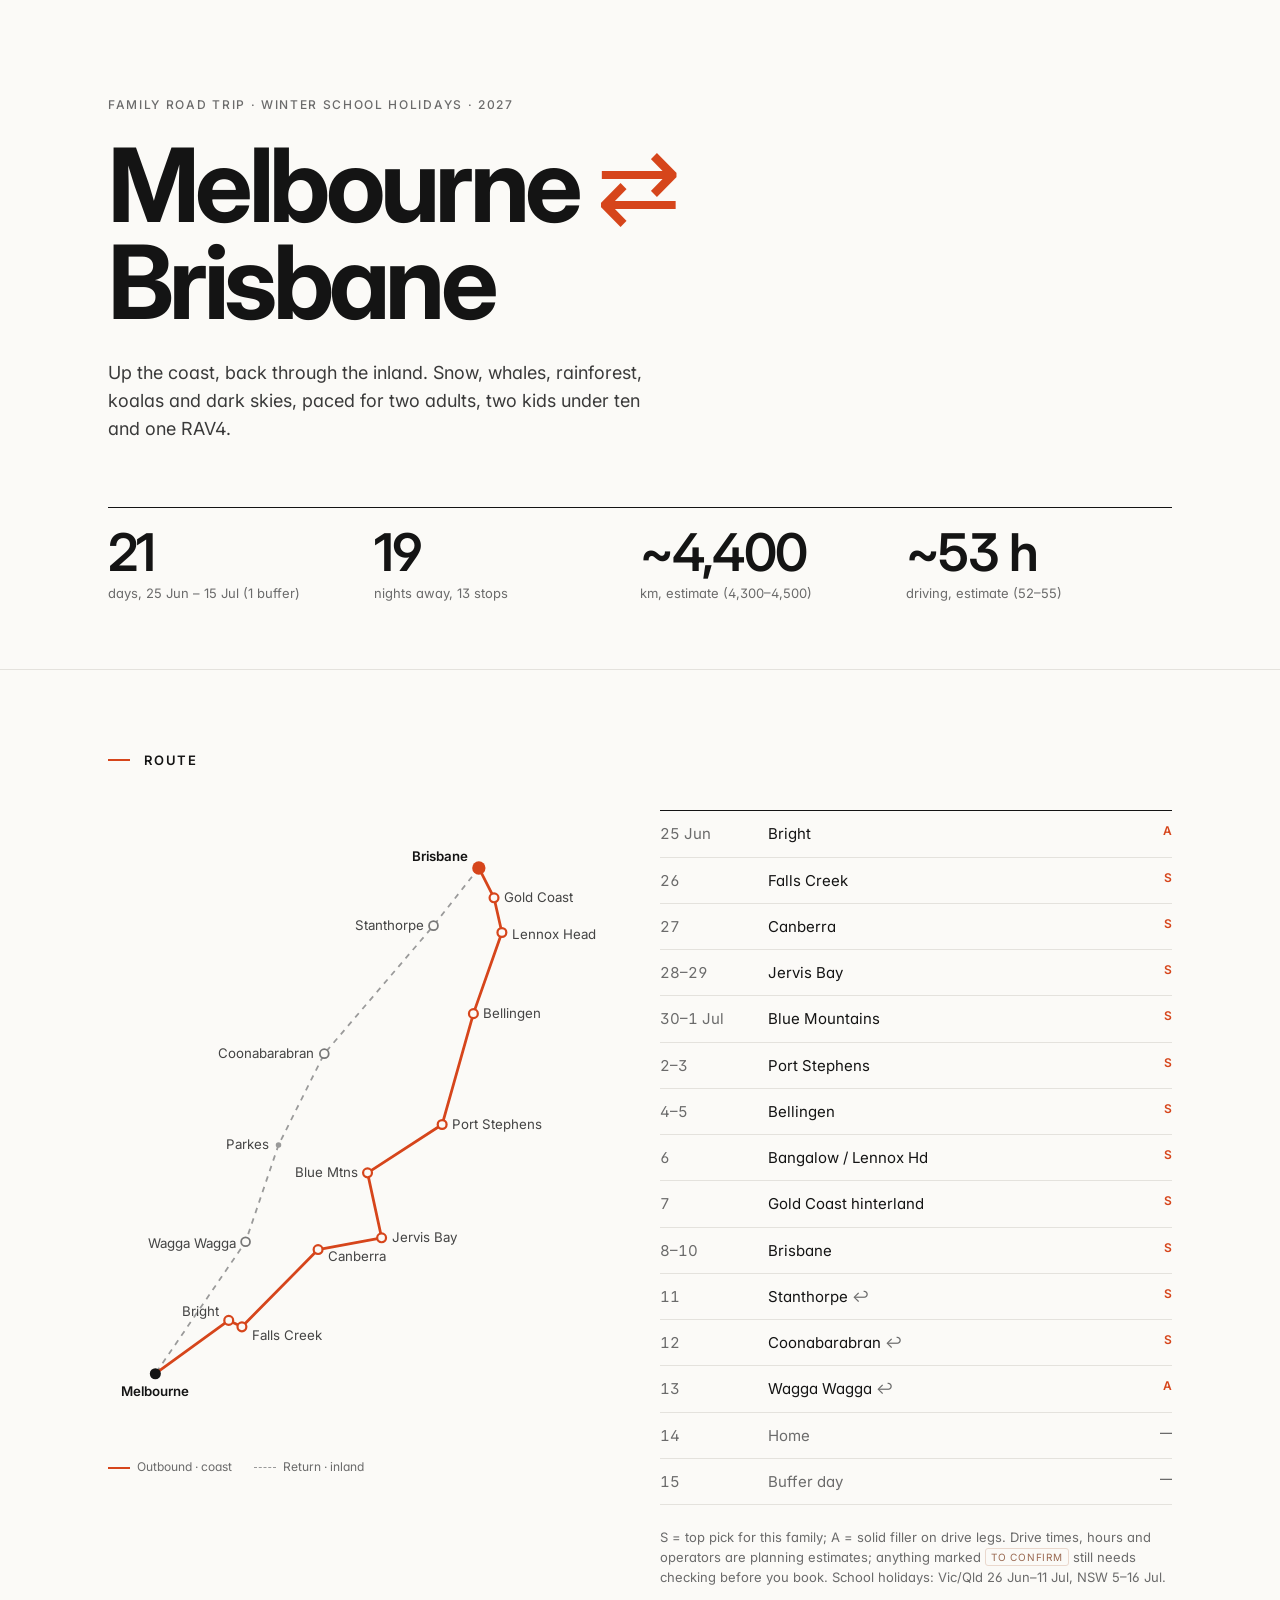
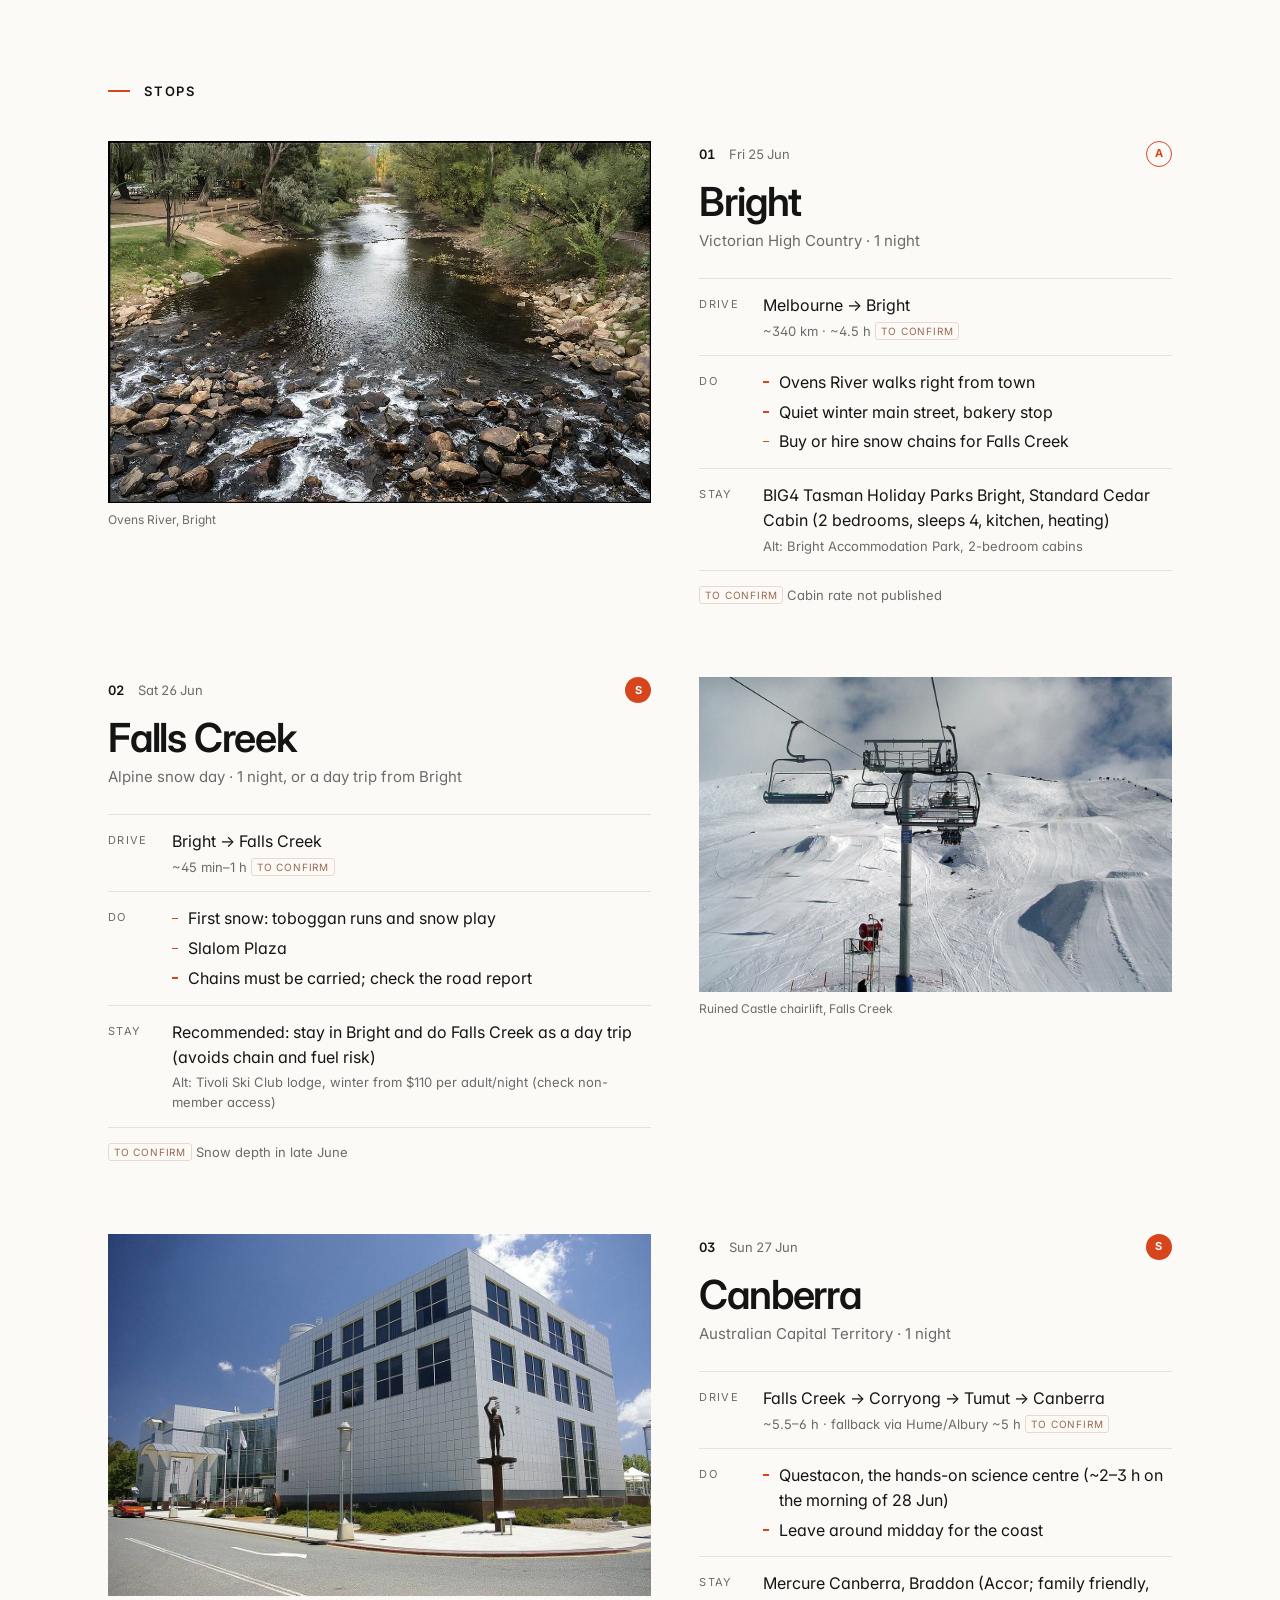
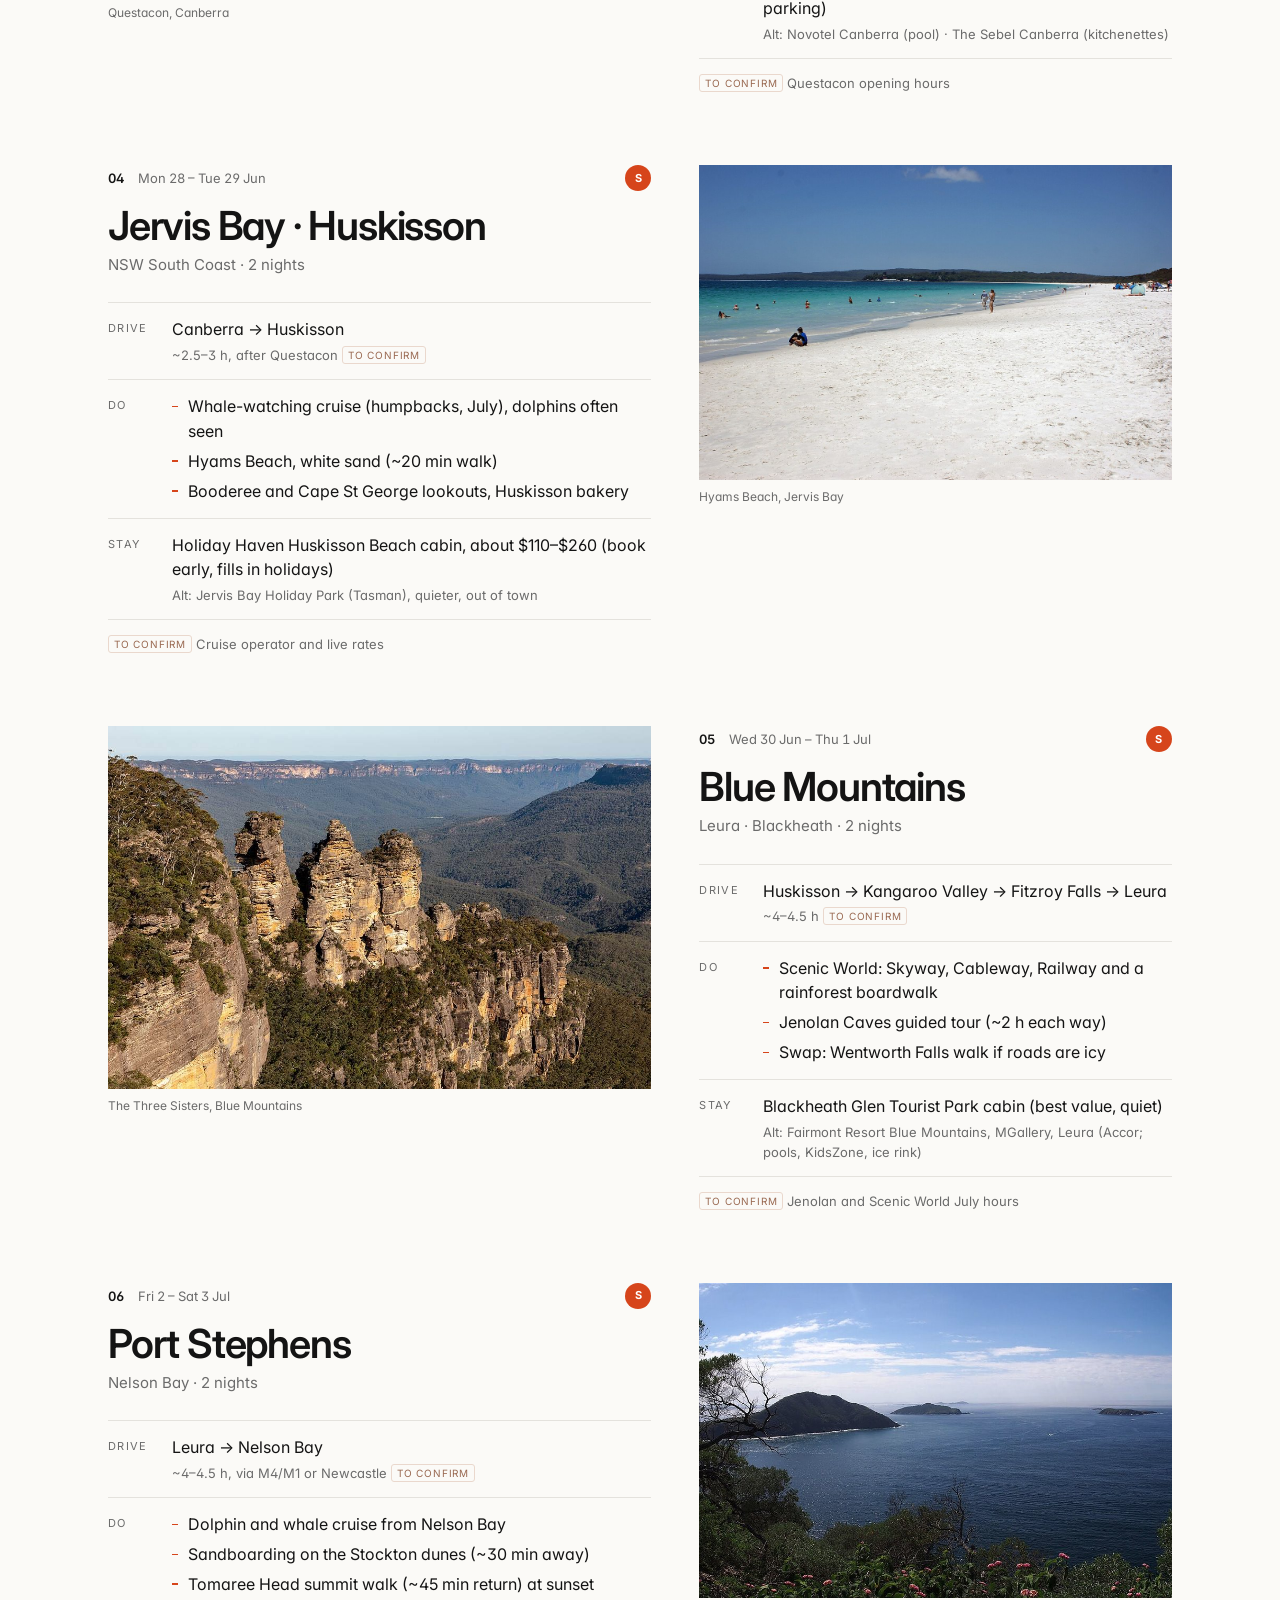
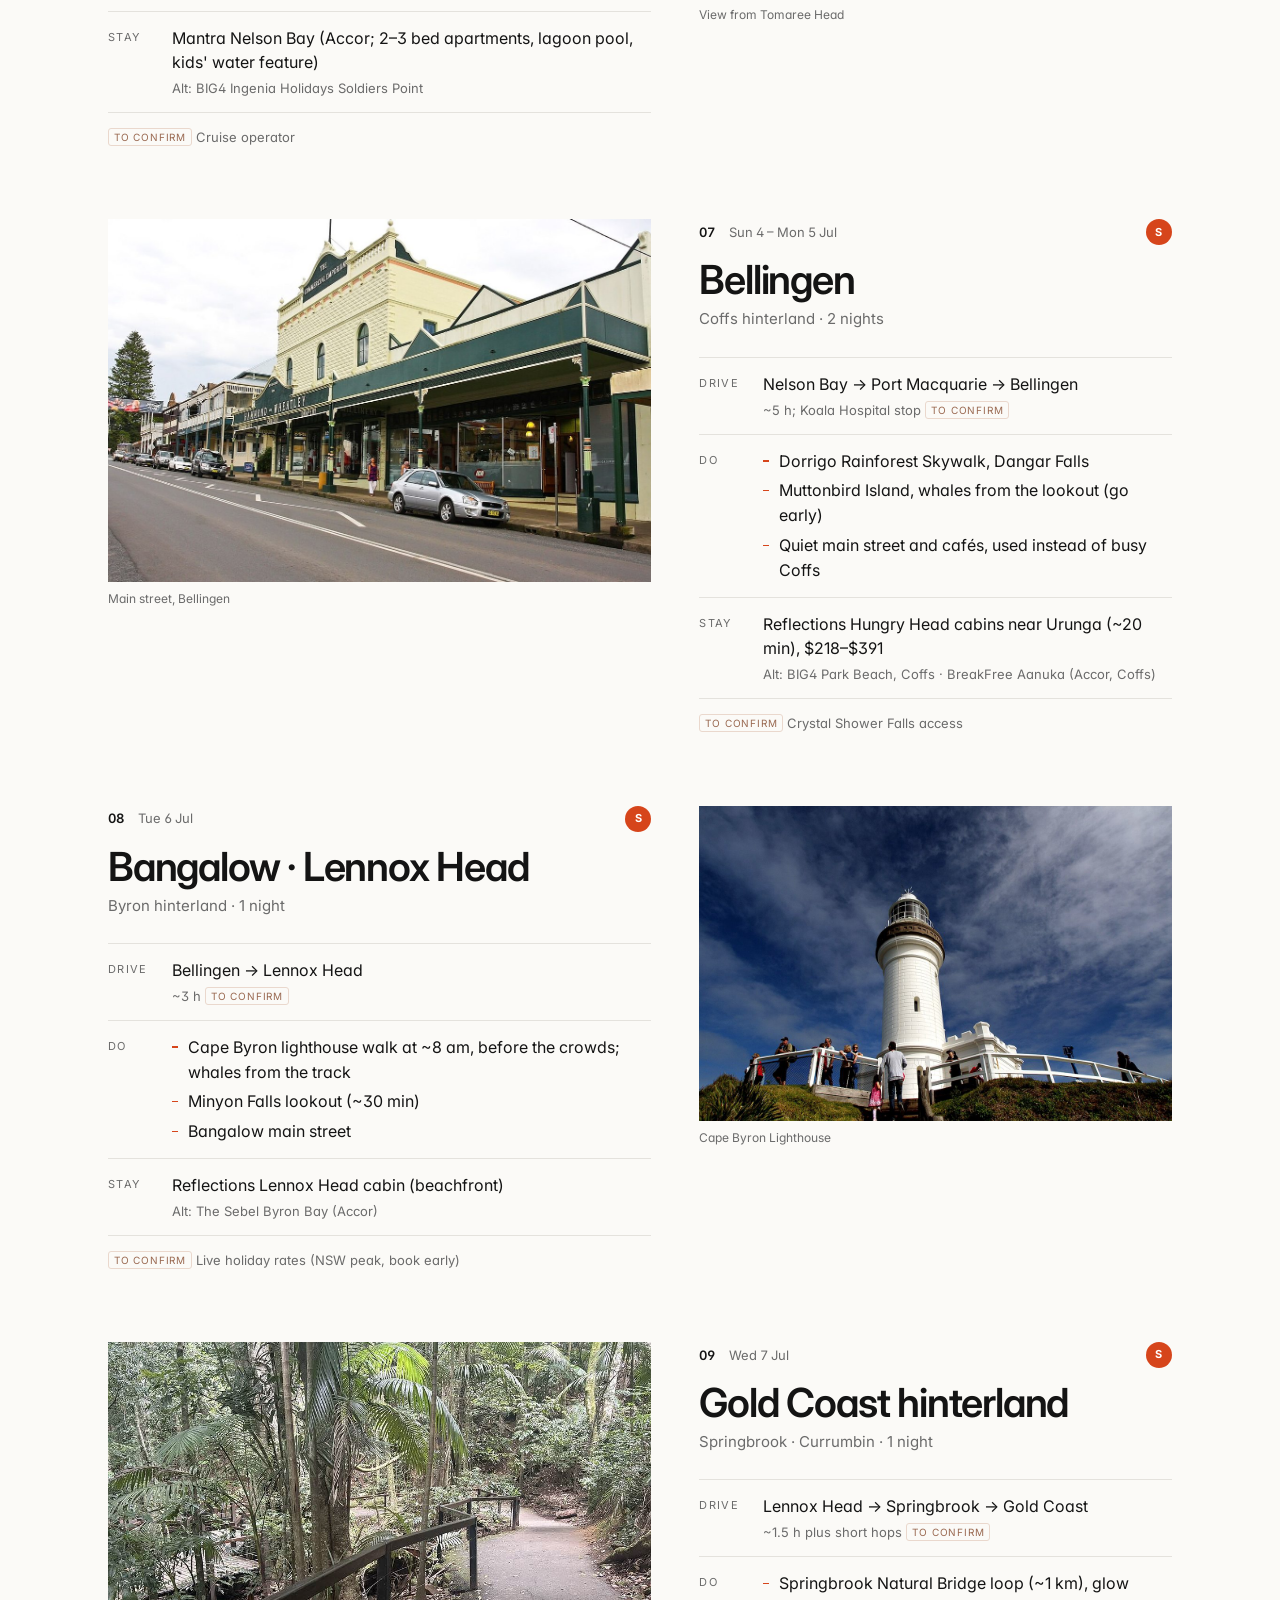
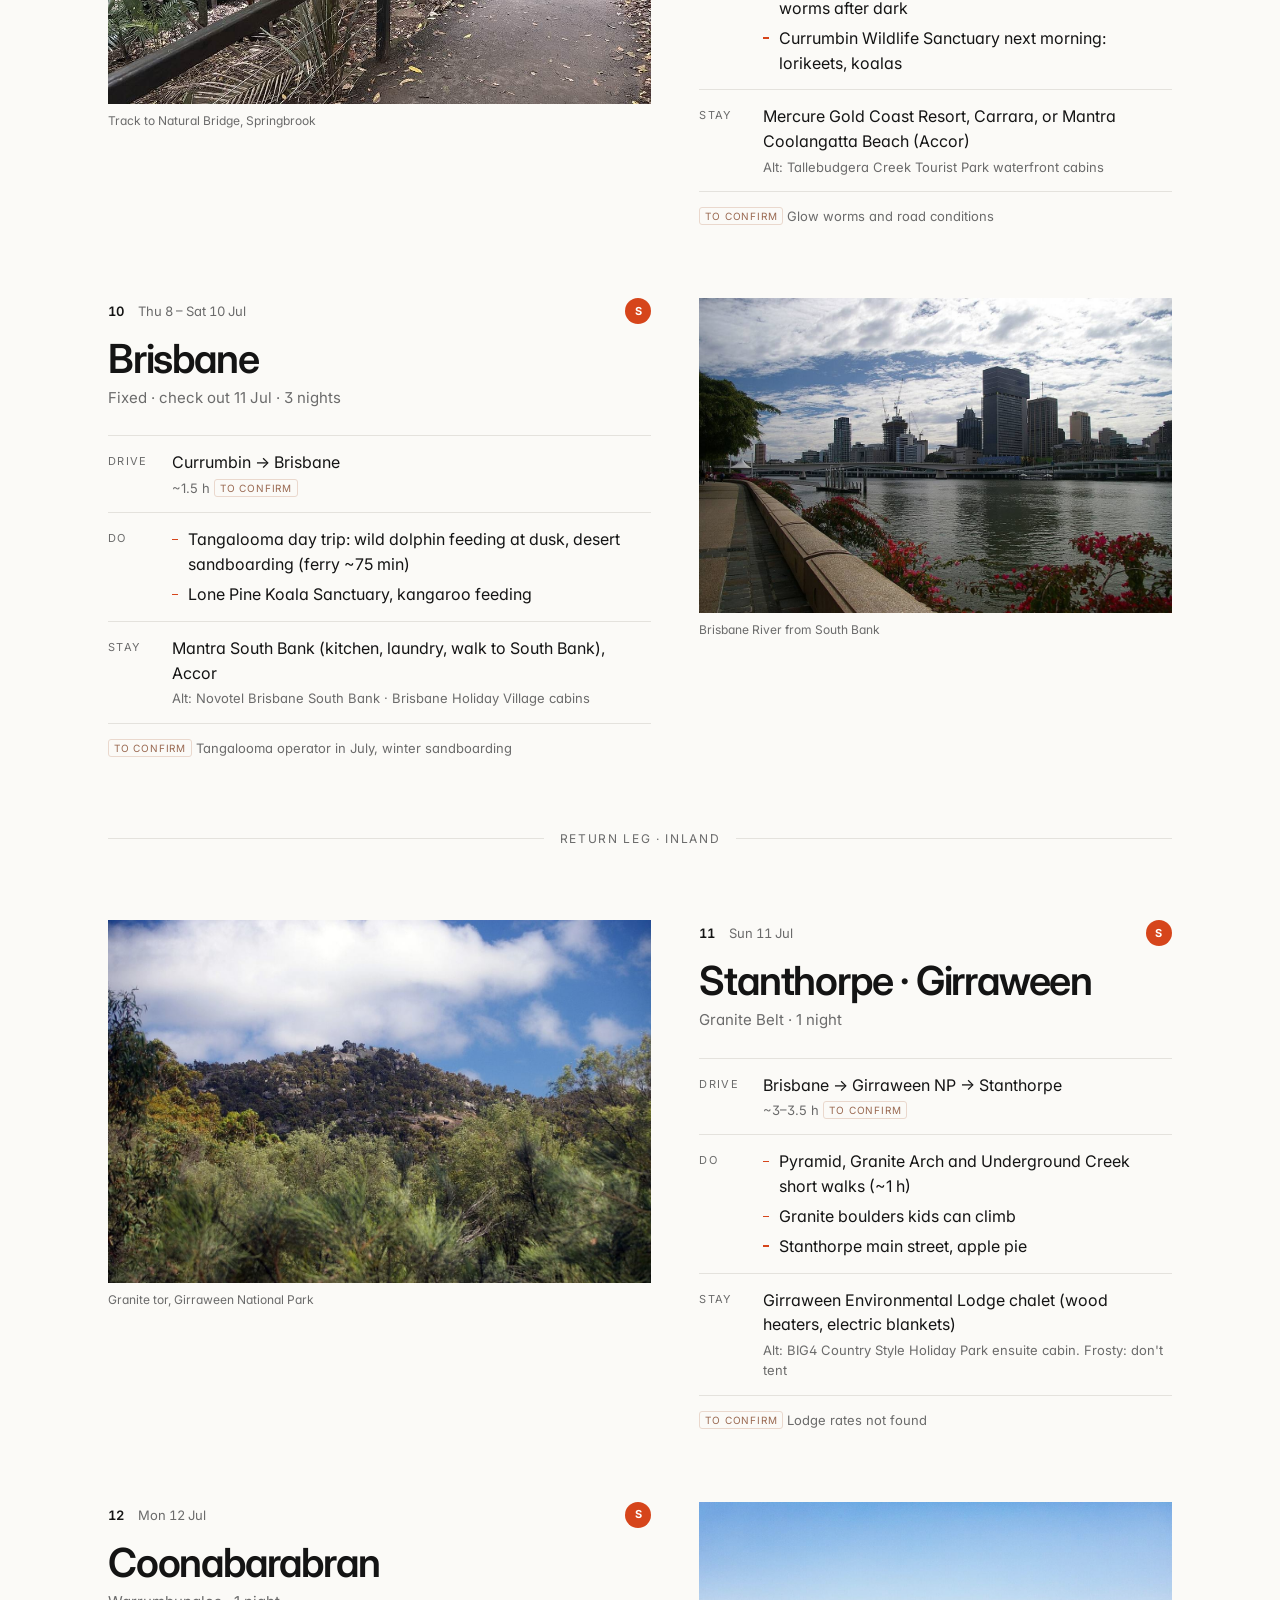
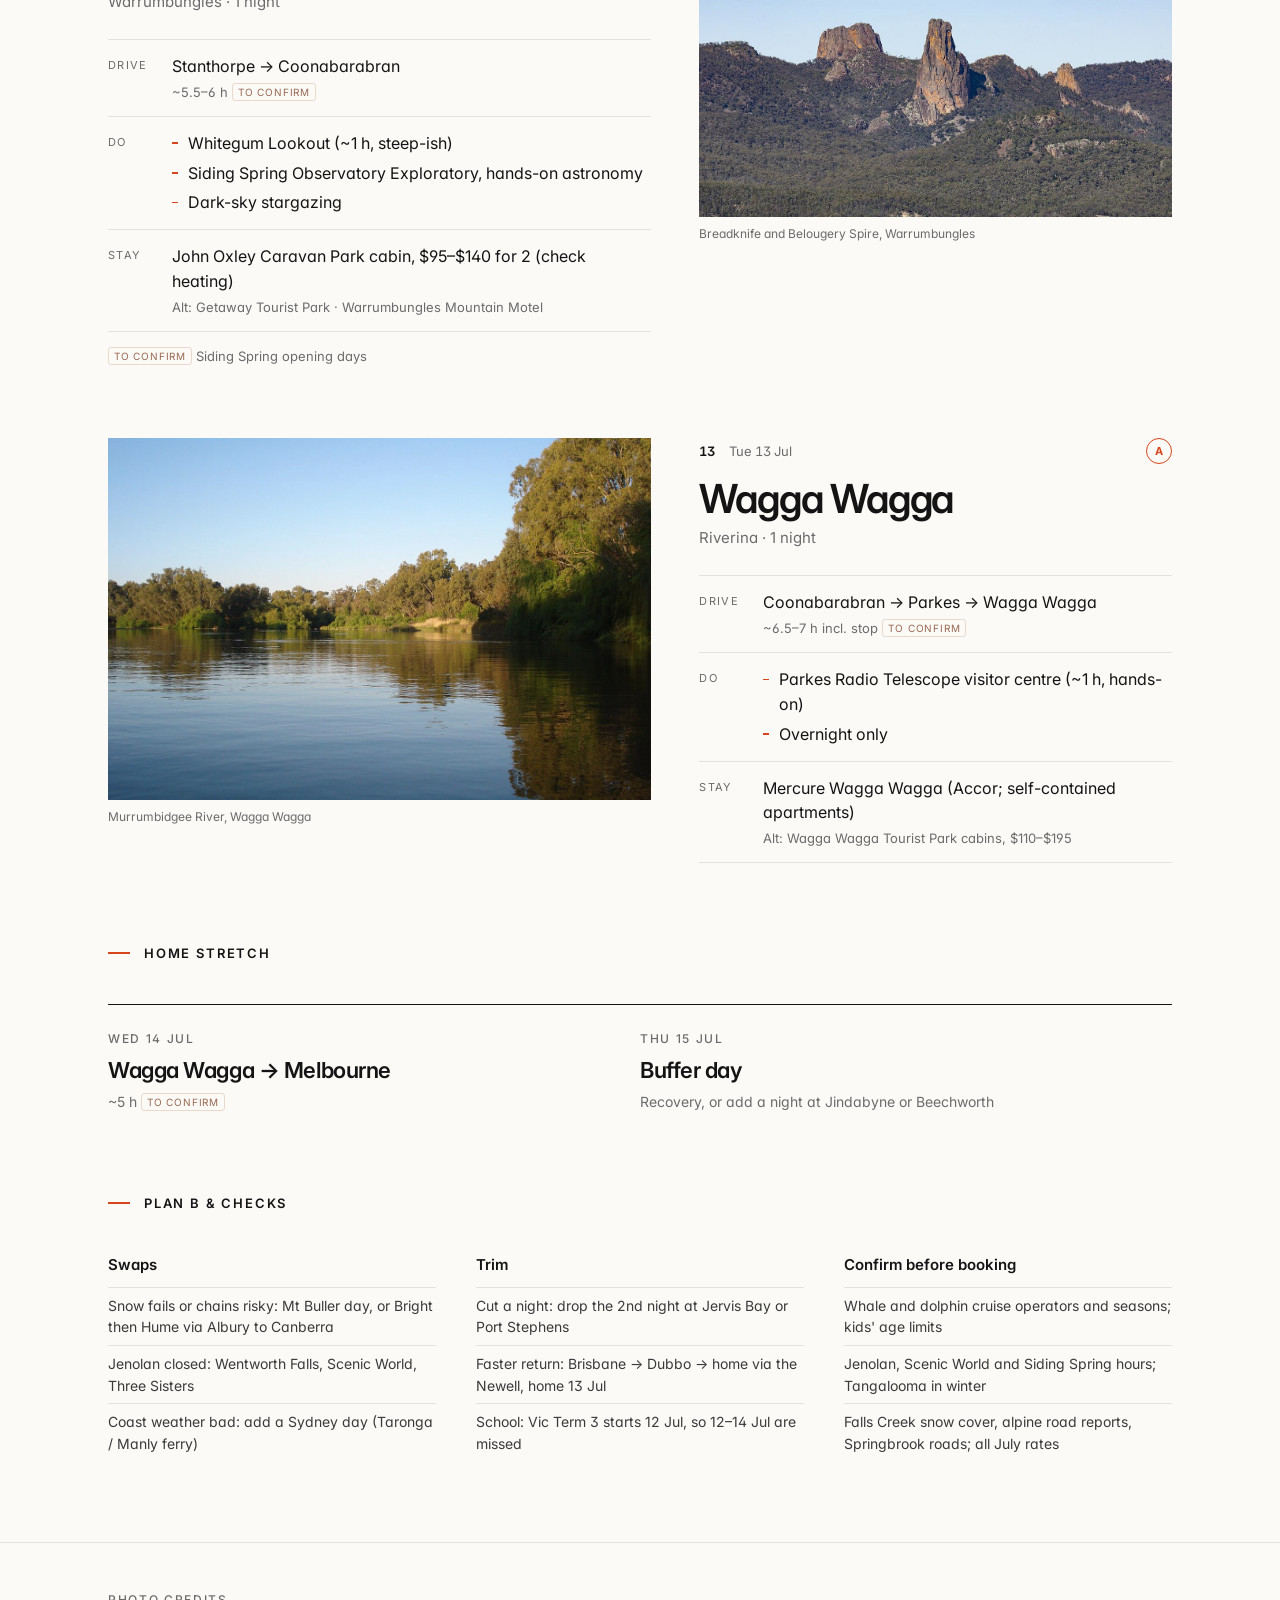
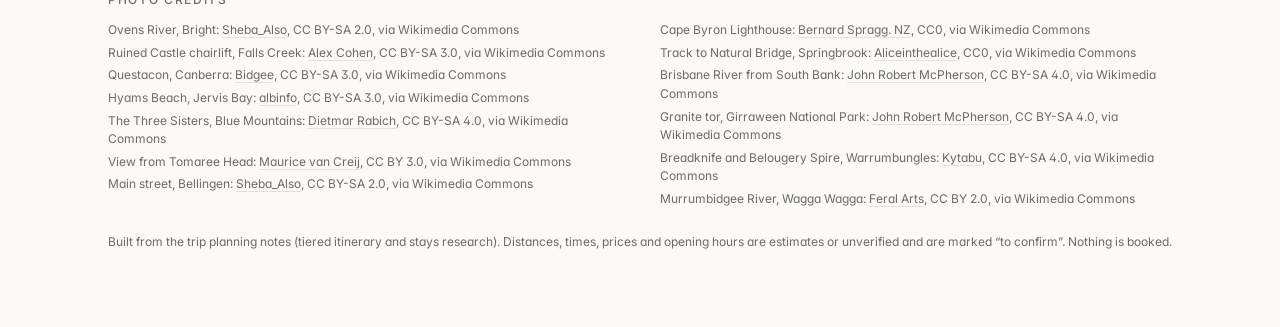
==== index.html @ 805a94ea "Family road trip itinerary page" ====
<!doctype html><html lang="en-AU"><head><meta charset="utf-8"><meta name="viewport" content="width=device-width,initial-scale=1">
<title>Melbourne ⇄ Brisbane · Family Road Trip · Winter 2027</title>
<meta name="description" content="Family road trip itinerary, Melbourne to Brisbane and back, 25 June to 15 July 2027.">
<link rel="preconnect" href="https://fonts.googleapis.com"><link rel="preconnect" href="https://fonts.gstatic.com" crossorigin>
<link href="https://fonts.googleapis.com/css2?family=Inter:wght@400;500;600;700&display=swap" rel="stylesheet">
<style>
:root{--ink:#141414;--mute:#6b6b6b;--line:#e4e2dd;--bg:#fbfaf7;--acc:#d6451b;--max:1120px}
*{box-sizing:border-box}html{-webkit-text-size-adjust:100%}
body{margin:0;background:var(--bg);color:var(--ink);font:16px/1.55 Inter,-apple-system,BlinkMacSystemFont,"Segoe UI",Helvetica,Arial,sans-serif;font-feature-settings:"ss01","cv11";-webkit-font-smoothing:antialiased}
a{color:inherit;text-decoration-color:var(--line);text-underline-offset:3px}a:hover{text-decoration-color:var(--acc)}
.wrap{max-width:var(--max);margin:0 auto;padding:0 28px}
.eyebrow{font-size:12px;letter-spacing:.14em;text-transform:uppercase;color:var(--mute);font-weight:500}
header.hero{padding:96px 0 64px;border-bottom:1px solid var(--line)}
.hero h1{font-size:clamp(44px,8vw,104px);line-height:.95;letter-spacing:-.045em;font-weight:700;margin:22px 0 28px}
.hero h1 .ar{color:var(--acc);font-weight:500}
.hero p.lede{max-width:560px;font-size:18px;color:#3a3a3a;margin:0}
.stats{display:grid;grid-template-columns:repeat(4,1fr);gap:0;margin-top:64px;border-top:1px solid var(--ink)}
.stat{padding:18px 18px 0 0}.stat b{display:block;font-size:clamp(30px,4.4vw,52px);font-weight:600;letter-spacing:-.03em;line-height:1.05}
.stat span{font-size:13px;color:var(--mute)}
section{padding:80px 0}
h2{font-size:13px;letter-spacing:.14em;text-transform:uppercase;font-weight:600;margin:0 0 40px;display:flex;gap:14px;align-items:center}
h2::before{content:"";width:22px;height:2px;background:var(--acc)}
.overview{display:grid;grid-template-columns:minmax(0,1fr) minmax(0,1.05fr);gap:64px;align-items:start}
.map{width:100%;height:auto;max-height:640px}
.r-out{fill:none;stroke:var(--acc);stroke-width:2.5;stroke-linejoin:round;stroke-linecap:round}
.r-ret{fill:none;stroke:#9a9a9a;stroke-width:1.6;stroke-dasharray:5 5;stroke-linejoin:round}
.d-out{fill:var(--bg);stroke:var(--acc);stroke-width:2}.d-ret{fill:var(--bg);stroke:#777;stroke-width:1.6}
.d-home{fill:var(--ink)}.d-bne{fill:var(--acc)}.d-via{fill:#999}
.lbl{font:12px Inter,system-ui,sans-serif;fill:#444}.lbl-b{font-weight:600;fill:var(--ink)}
.legend{display:flex;gap:22px;font-size:12px;color:var(--mute);margin-top:10px}
.legend i{display:inline-block;width:22px;height:0;border-top:2.5px solid var(--acc);vertical-align:middle;margin-right:7px}
.legend i.d{border-top:1.6px dashed #999}
ol.tl{list-style:none;margin:0;padding:0;border-top:1px solid var(--ink)}
ol.tl li{display:grid;grid-template-columns:96px 1fr 28px;gap:12px;padding:11px 0;border-bottom:1px solid var(--line);font-size:15px}
.tdate{color:var(--mute);font-variant-numeric:tabular-nums}.ttier{text-align:right;font-weight:600;font-size:12px;color:var(--acc)}
ol.tl li.ret .tname::after{content:" ↩";color:var(--mute)}ol.tl li.muted{color:var(--mute)}ol.tl li.muted .ttier{color:var(--mute)}
.note{font-size:13px;color:var(--mute);margin-top:22px;max-width:520px}
.stops{display:grid;gap:72px}
.stop{display:grid;grid-template-columns:minmax(0,1.15fr) minmax(0,1fr);gap:48px;align-items:start;break-inside:avoid;page-break-inside:avoid}
.stop:nth-of-type(even) .ph{order:2}
.ph{margin:0}.ph img{display:block;width:100%;aspect-ratio:3/2;object-fit:cover;background:#eee;filter:saturate(.92)}
.ph figcaption{font-size:12px;color:var(--mute);margin-top:8px}
.meta{display:flex;align-items:center;gap:14px;font-size:13px;color:var(--mute);font-variant-numeric:tabular-nums}
.num{font-weight:600;color:var(--ink)}
.tier{margin-left:auto;font-size:11px;font-weight:700;width:26px;height:26px;display:inline-grid;place-items:center;border-radius:50%}
.tS{background:var(--acc);color:#fff}.tA{border:1.5px solid var(--acc);color:var(--acc)}
.stop h3{font-size:clamp(28px,3.4vw,40px);letter-spacing:-.03em;line-height:1.05;margin:14px 0 6px;font-weight:600}
.reg{margin:0 0 26px;color:var(--mute);font-size:15px}
dl{margin:0;display:grid;grid-template-columns:64px 1fr;border-top:1px solid var(--line)}
dt,dd{padding:14px 0;border-bottom:1px solid var(--line);margin:0}
dt{font-size:11px;letter-spacing:.12em;text-transform:uppercase;color:var(--mute);padding-top:17px}
dd ul{margin:0;padding:0;list-style:none}dd li{padding-left:16px;position:relative}dd li+li{margin-top:5px}
dd li::before{content:"";position:absolute;left:0;top:.72em;width:6px;height:1.5px;background:var(--acc)}
.sub{display:block;font-size:13px;color:var(--mute);margin-top:3px}
.tc{display:inline-block;font-size:10px;letter-spacing:.08em;text-transform:uppercase;color:#9a6a52;border:1px solid #ead8cd;border-radius:3px;padding:0 5px;line-height:16px;vertical-align:1px;white-space:nowrap}
.flag{font-size:13px;color:var(--mute);margin:14px 0 0}
.divider{display:flex;align-items:center;gap:16px;font-size:12px;letter-spacing:.14em;text-transform:uppercase;color:var(--mute)}
.divider::before,.divider::after{content:"";flex:1;height:1px;background:var(--line)}
.home{display:grid;grid-template-columns:repeat(2,1fr);gap:0;border-top:1px solid var(--ink)}
.home div{padding:20px 24px 0 0}.home b{display:block;font-size:22px;letter-spacing:-.02em;font-weight:600;margin:4px 0}.home p{margin:0;color:var(--mute);font-size:14px}
.grid3{display:grid;grid-template-columns:repeat(3,1fr);gap:40px}
.grid3 h4{font-size:15px;margin:0 0 10px;font-weight:600}.grid3 ul{margin:0;padding:0 0 0 0;list-style:none;font-size:14px;color:#3a3a3a}.grid3 li{padding:7px 0;border-top:1px solid var(--line)}
footer{border-top:1px solid var(--line);padding:48px 0 64px;font-size:12px;color:var(--mute)}
footer ul{columns:2;column-gap:40px;padding:0;list-style:none;margin:12px 0 24px}footer li{break-inside:avoid;margin-bottom:4px}
@media (max-width:860px){
 .wrap{padding:0 20px}header.hero{padding:64px 0 48px}.stats{grid-template-columns:repeat(2,1fr);margin-top:44px}.stat{padding-bottom:16px}
 section{padding:56px 0}.overview{grid-template-columns:1fr;gap:40px}.map{max-height:520px}
 .stop{grid-template-columns:1fr;gap:22px}.stop:nth-of-type(even) .ph{order:0}.stops{gap:56px}
 .grid3{grid-template-columns:1fr;gap:28px}footer ul{columns:1}.home{grid-template-columns:1fr}
}
@media print{
 :root{--bg:#fff}body{font-size:11pt}header.hero{padding:0 0 24px}section{padding:28px 0}
 .stop{grid-template-columns:38% 1fr;gap:24px}.stop:nth-of-type(even) .ph{order:0}.stops{gap:28px}
 .ph img{filter:none}a{text-decoration:none}.overview{break-inside:avoid}h2{margin-bottom:20px}
 @page{margin:14mm}
}
</style></head><body>
<header class="hero"><div class="wrap">
<div class="eyebrow">Family road trip · Winter school holidays · 2027</div>
<h1>Melbourne <span class="ar">⇄</span><br>Brisbane</h1>
<p class="lede">Up the coast, back through the inland. Snow, whales, rainforest, koalas and dark skies, paced for two adults, two kids under ten and one RAV4.</p>
<div class="stats">
<div class="stat"><b>21</b><span>days, 25 Jun – 15 Jul (1 buffer)</span></div>
<div class="stat"><b>19</b><span>nights away, 13 stops</span></div>
<div class="stat"><b>~4,400</b><span>km, estimate (4,300–4,500)</span></div>
<div class="stat"><b>~53 h</b><span>driving, estimate (52–55)</span></div>
</div></div></header>

<section><div class="wrap">
<h2>Route</h2>
<div class="overview">
<div><svg class="map" viewBox="-10 -14 440 569" role="img" aria-label="Schematic route map: Melbourne up the coast to Brisbane, returning inland"><polyline points="324.5,38.3 283.6,90.3 185.1,205.8 143.8,288.2 114.1,375.5 32.7,494.5" class="r-ret"/><polyline points="32.7,494.5 98.9,446.4 110.8,452.2 179.5,382.5 236.8,371.9 224.1,313.3 291.4,269.7 319.6,169.7 345.3,96.5 338.2,65.2 324.5,38.3" class="r-out"/><circle cx="32.7" cy="494.5" r="5" class="d-home"/><text x="32.7" y="514.5" text-anchor="middle" class="lbl lbl-b">Melbourne</text><circle cx="98.9" cy="446.4" r="4" class="d-out"/><text x="89.9" y="442.4" text-anchor="end" class="lbl">Bright</text><circle cx="110.8" cy="452.2" r="4" class="d-out"/><text x="119.8" y="464.2" text-anchor="start" class="lbl">Falls Creek</text><circle cx="179.5" cy="382.5" r="4" class="d-out"/><text x="188.5" y="392.5" text-anchor="start" class="lbl">Canberra</text><circle cx="236.8" cy="371.9" r="4" class="d-out"/><text x="245.8" y="375.9" text-anchor="start" class="lbl">Jervis Bay</text><circle cx="224.1" cy="313.3" r="4" class="d-out"/><text x="215.1" y="317.3" text-anchor="end" class="lbl">Blue Mtns</text><circle cx="291.4" cy="269.7" r="4" class="d-out"/><text x="300.4" y="273.7" text-anchor="start" class="lbl">Port Stephens</text><circle cx="319.6" cy="169.7" r="4" class="d-out"/><text x="328.6" y="173.7" text-anchor="start" class="lbl">Bellingen</text><circle cx="345.3" cy="96.5" r="4" class="d-out"/><text x="354.3" y="102.5" text-anchor="start" class="lbl">Lennox Head</text><circle cx="338.2" cy="65.2" r="4" class="d-out"/><text x="347.2" y="69.2" text-anchor="start" class="lbl">Gold Coast</text><circle cx="324.5" cy="38.3" r="6" class="d-bne"/><text x="314.5" y="32.3" text-anchor="end" class="lbl lbl-b">Brisbane</text><circle cx="283.6" cy="90.3" r="4" class="d-ret"/><text x="274.6" y="94.3" text-anchor="end" class="lbl">Stanthorpe</text><circle cx="185.1" cy="205.8" r="4" class="d-ret"/><text x="176.1" y="209.8" text-anchor="end" class="lbl">Coonabarabran</text><circle cx="143.8" cy="288.2" r="2.5" class="d-via"/><text x="134.8" y="292.2" text-anchor="end" class="lbl">Parkes</text><circle cx="114.1" cy="375.5" r="4" class="d-ret"/><text x="105.1" y="381.5" text-anchor="end" class="lbl">Wagga Wagga</text></svg><div class="legend"><span><i></i>Outbound · coast</span><span><i class="d"></i>Return · inland</span></div></div>
<div><ol class="tl"><li class=""><span class="tdate">25 Jun</span><span class="tname">Bright</span><span class="ttier">A</span></li><li class=""><span class="tdate">26</span><span class="tname">Falls Creek</span><span class="ttier">S</span></li><li class=""><span class="tdate">27</span><span class="tname">Canberra</span><span class="ttier">S</span></li><li class=""><span class="tdate">28–29</span><span class="tname">Jervis Bay</span><span class="ttier">S</span></li><li class=""><span class="tdate">30–1 Jul</span><span class="tname">Blue Mountains</span><span class="ttier">S</span></li><li class=""><span class="tdate">2–3</span><span class="tname">Port Stephens</span><span class="ttier">S</span></li><li class=""><span class="tdate">4–5</span><span class="tname">Bellingen</span><span class="ttier">S</span></li><li class=""><span class="tdate">6</span><span class="tname">Bangalow / Lennox Hd</span><span class="ttier">S</span></li><li class=""><span class="tdate">7</span><span class="tname">Gold Coast hinterland</span><span class="ttier">S</span></li><li class=""><span class="tdate">8–10</span><span class="tname">Brisbane</span><span class="ttier">S</span></li><li class="ret"><span class="tdate">11</span><span class="tname">Stanthorpe</span><span class="ttier">S</span></li><li class="ret"><span class="tdate">12</span><span class="tname">Coonabarabran</span><span class="ttier">S</span></li><li class="ret"><span class="tdate">13</span><span class="tname">Wagga Wagga</span><span class="ttier">A</span></li><li class=" muted"><span class="tdate">14</span><span class="tname">Home</span><span class="ttier">—</span></li><li class=" muted"><span class="tdate">15</span><span class="tname">Buffer day</span><span class="ttier">—</span></li></ol>
<p class="note">S = top pick for this family; A = solid filler on drive legs. Drive times, hours and operators are planning estimates; anything marked <span class="tc" title="To confirm before booking">to confirm</span> still needs checking before you book. School holidays: Vic/Qld 26 Jun–11 Jul, NSW 5–16 Jul.</p></div>
</div></div></section>

<section style="padding-top:0"><div class="wrap">
<h2>Stops</h2>
<div class="stops"><article class="stop" id="bright">
<figure class="ph"><img src="[data-uri]" alt="Ovens River, Bright" loading="lazy"><figcaption>Ovens River, Bright</figcaption></figure>
<div class="body">
<div class="meta"><span class="num">01</span><span class="date">Fri 25 Jun</span><span class="tier tA" title="A-tier">A</span></div>
<h3>Bright</h3><p class="reg">Victorian High Country · 1 night</p>
<dl><dt>Drive</dt><dd>Melbourne → Bright<span class="sub">~340 km · ~4.5 h <span class="tc" title="To confirm before booking">to confirm</span></span></dd>
<dt>Do</dt><dd><ul><li>Ovens River walks right from town</li><li>Quiet winter main street, bakery stop</li><li>Buy or hire snow chains for Falls Creek</li></ul></dd>
<dt>Stay</dt><dd>BIG4 Tasman Holiday Parks Bright, Standard Cedar Cabin (2 bedrooms, sleeps 4, kitchen, heating)<span class="sub">Alt: Bright Accommodation Park, 2-bedroom cabins</span></dd></dl>
<p class="flag"><span class="tc" title="To confirm before booking">to confirm</span> Cabin rate not published</p></div></article><article class="stop" id="falls">
<figure class="ph"><img src="[data-uri]" alt="Ruined Castle chairlift, Falls Creek" loading="lazy"><figcaption>Ruined Castle chairlift, Falls Creek</figcaption></figure>
<div class="body">
<div class="meta"><span class="num">02</span><span class="date">Sat 26 Jun</span><span class="tier tS" title="S-tier">S</span></div>
<h3>Falls Creek</h3><p class="reg">Alpine snow day · 1 night, or a day trip from Bright</p>
<dl><dt>Drive</dt><dd>Bright → Falls Creek<span class="sub">~45 min–1 h <span class="tc" title="To confirm before booking">to confirm</span></span></dd>
<dt>Do</dt><dd><ul><li>First snow: toboggan runs and snow play</li><li>Slalom Plaza</li><li>Chains must be carried; check the road report</li></ul></dd>
<dt>Stay</dt><dd>Recommended: stay in Bright and do Falls Creek as a day trip (avoids chain and fuel risk)<span class="sub">Alt: Tivoli Ski Club lodge, winter from $110 per adult/night (check non-member access)</span></dd></dl>
<p class="flag"><span class="tc" title="To confirm before booking">to confirm</span> Snow depth in late June</p></div></article><article class="stop" id="canberra">
<figure class="ph"><img src="[data-uri]" alt="Questacon, Canberra" loading="lazy"><figcaption>Questacon, Canberra</figcaption></figure>
<div class="body">
<div class="meta"><span class="num">03</span><span class="date">Sun 27 Jun</span><span class="tier tS" title="S-tier">S</span></div>
<h3>Canberra</h3><p class="reg">Australian Capital Territory · 1 night</p>
<dl><dt>Drive</dt><dd>Falls Creek → Corryong → Tumut → Canberra<span class="sub">~5.5–6 h · fallback via Hume/Albury ~5 h <span class="tc" title="To confirm before booking">to confirm</span></span></dd>
<dt>Do</dt><dd><ul><li>Questacon, the hands-on science centre (~2–3 h on the morning of 28 Jun)</li><li>Leave around midday for the coast</li></ul></dd>
<dt>Stay</dt><dd>Mercure Canberra, Braddon (Accor; family friendly, parking)<span class="sub">Alt: Novotel Canberra (pool) · The Sebel Canberra (kitchenettes)</span></dd></dl>
<p class="flag"><span class="tc" title="To confirm before booking">to confirm</span> Questacon opening hours</p></div></article><article class="stop" id="jervis">
<figure class="ph"><img src="[data-uri]" alt="Hyams Beach, Jervis Bay" loading="lazy"><figcaption>Hyams Beach, Jervis Bay</figcaption></figure>
<div class="body">
<div class="meta"><span class="num">04</span><span class="date">Mon 28 – Tue 29 Jun</span><span class="tier tS" title="S-tier">S</span></div>
<h3>Jervis Bay · Huskisson</h3><p class="reg">NSW South Coast · 2 nights</p>
<dl><dt>Drive</dt><dd>Canberra → Huskisson<span class="sub">~2.5–3 h, after Questacon <span class="tc" title="To confirm before booking">to confirm</span></span></dd>
<dt>Do</dt><dd><ul><li>Whale-watching cruise (humpbacks, July), dolphins often seen</li><li>Hyams Beach, white sand (~20 min walk)</li><li>Booderee and Cape St George lookouts, Huskisson bakery</li></ul></dd>
<dt>Stay</dt><dd>Holiday Haven Huskisson Beach cabin, about $110–$260 (book early, fills in holidays)<span class="sub">Alt: Jervis Bay Holiday Park (Tasman), quieter, out of town</span></dd></dl>
<p class="flag"><span class="tc" title="To confirm before booking">to confirm</span> Cruise operator and live rates</p></div></article><article class="stop" id="bluemtns">
<figure class="ph"><img src="[data-uri]" alt="The Three Sisters, Blue Mountains" loading="lazy"><figcaption>The Three Sisters, Blue Mountains</figcaption></figure>
<div class="body">
<div class="meta"><span class="num">05</span><span class="date">Wed 30 Jun – Thu 1 Jul</span><span class="tier tS" title="S-tier">S</span></div>
<h3>Blue Mountains</h3><p class="reg">Leura · Blackheath · 2 nights</p>
<dl><dt>Drive</dt><dd>Huskisson → Kangaroo Valley → Fitzroy Falls → Leura<span class="sub">~4–4.5 h <span class="tc" title="To confirm before booking">to confirm</span></span></dd>
<dt>Do</dt><dd><ul><li>Scenic World: Skyway, Cableway, Railway and a rainforest boardwalk</li><li>Jenolan Caves guided tour (~2 h each way)</li><li>Swap: Wentworth Falls walk if roads are icy</li></ul></dd>
<dt>Stay</dt><dd>Blackheath Glen Tourist Park cabin (best value, quiet)<span class="sub">Alt: Fairmont Resort Blue Mountains, MGallery, Leura (Accor; pools, KidsZone, ice rink)</span></dd></dl>
<p class="flag"><span class="tc" title="To confirm before booking">to confirm</span> Jenolan and Scenic World July hours</p></div></article><article class="stop" id="portstephens">
<figure class="ph"><img src="[data-uri]" alt="View from Tomaree Head" loading="lazy"><figcaption>View from Tomaree Head</figcaption></figure>
<div class="body">
<div class="meta"><span class="num">06</span><span class="date">Fri 2 – Sat 3 Jul</span><span class="tier tS" title="S-tier">S</span></div>
<h3>Port Stephens</h3><p class="reg">Nelson Bay · 2 nights</p>
<dl><dt>Drive</dt><dd>Leura → Nelson Bay<span class="sub">~4–4.5 h, via M4/M1 or Newcastle <span class="tc" title="To confirm before booking">to confirm</span></span></dd>
<dt>Do</dt><dd><ul><li>Dolphin and whale cruise from Nelson Bay</li><li>Sandboarding on the Stockton dunes (~30 min away)</li><li>Tomaree Head summit walk (~45 min return) at sunset</li></ul></dd>
<dt>Stay</dt><dd>Mantra Nelson Bay (Accor; 2–3 bed apartments, lagoon pool, kids&#x27; water feature)<span class="sub">Alt: BIG4 Ingenia Holidays Soldiers Point</span></dd></dl>
<p class="flag"><span class="tc" title="To confirm before booking">to confirm</span> Cruise operator</p></div></article><article class="stop" id="bellingen">
<figure class="ph"><img src="[data-uri]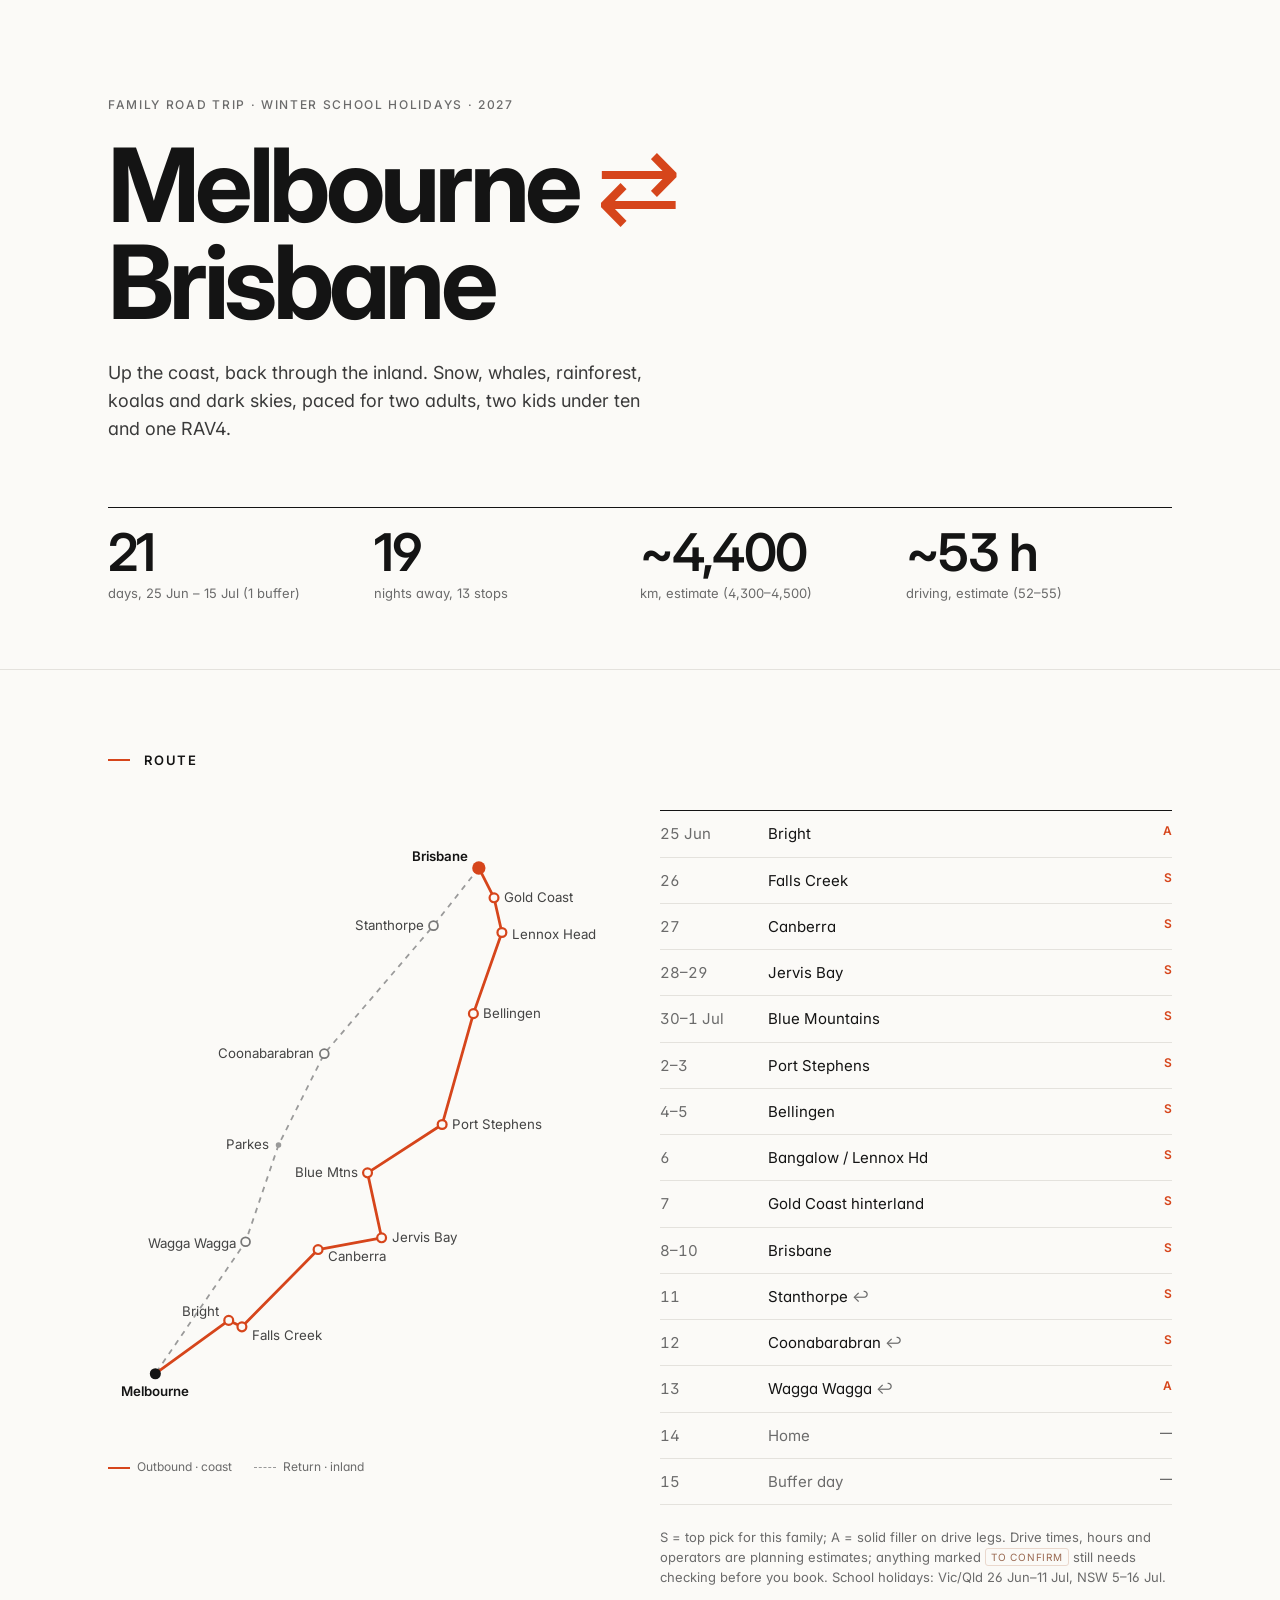
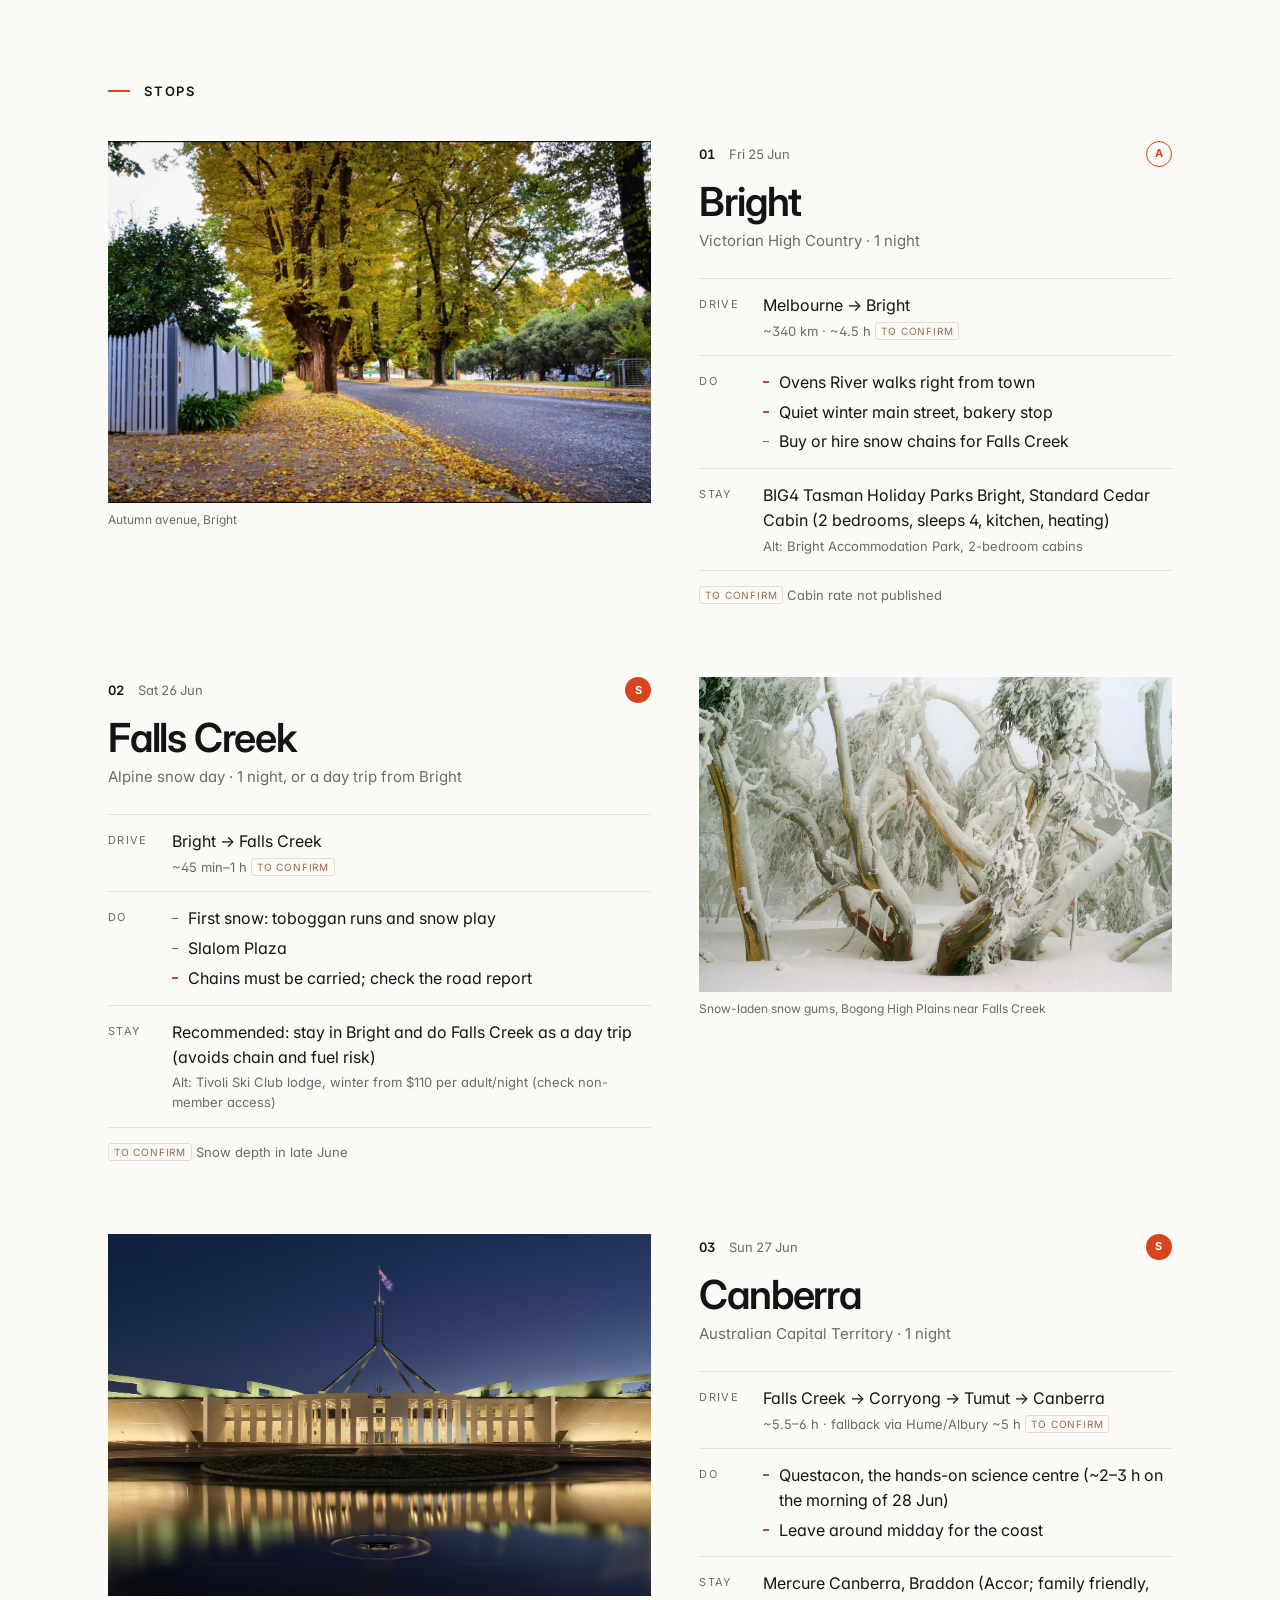
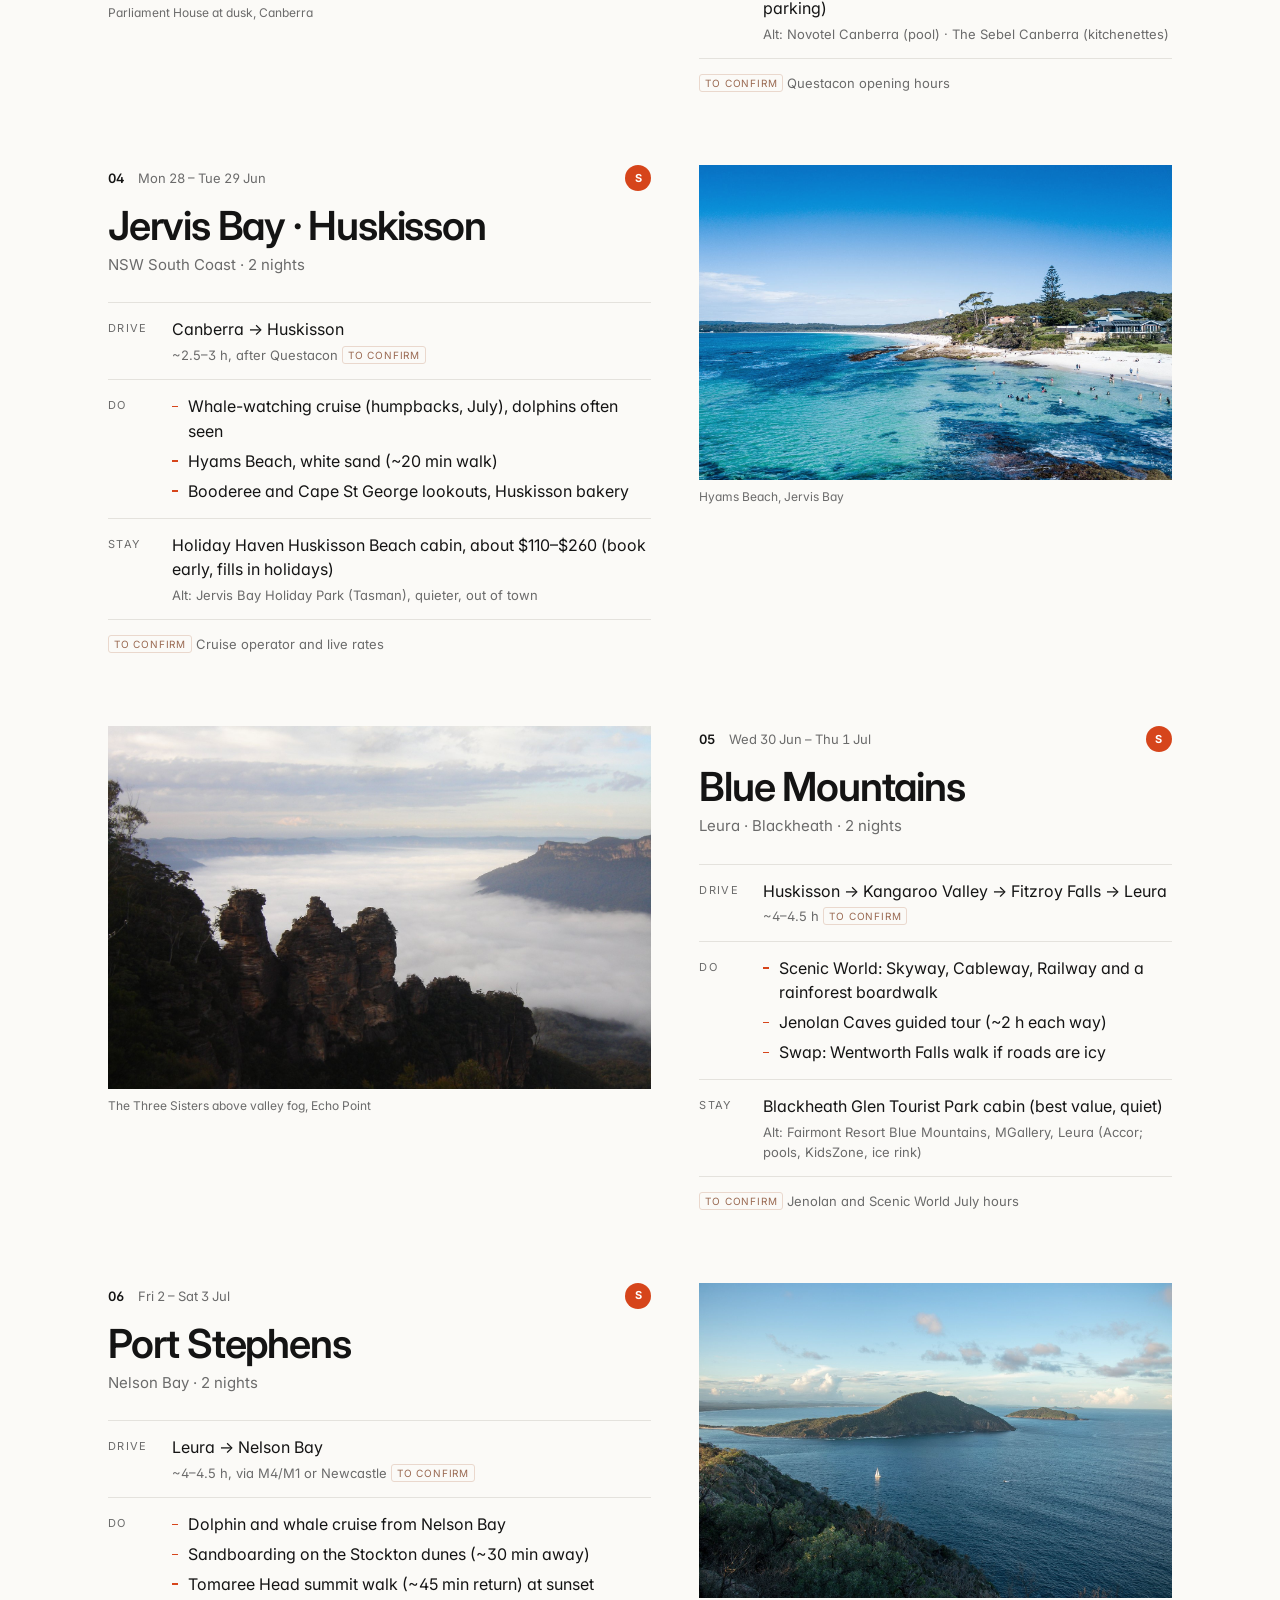
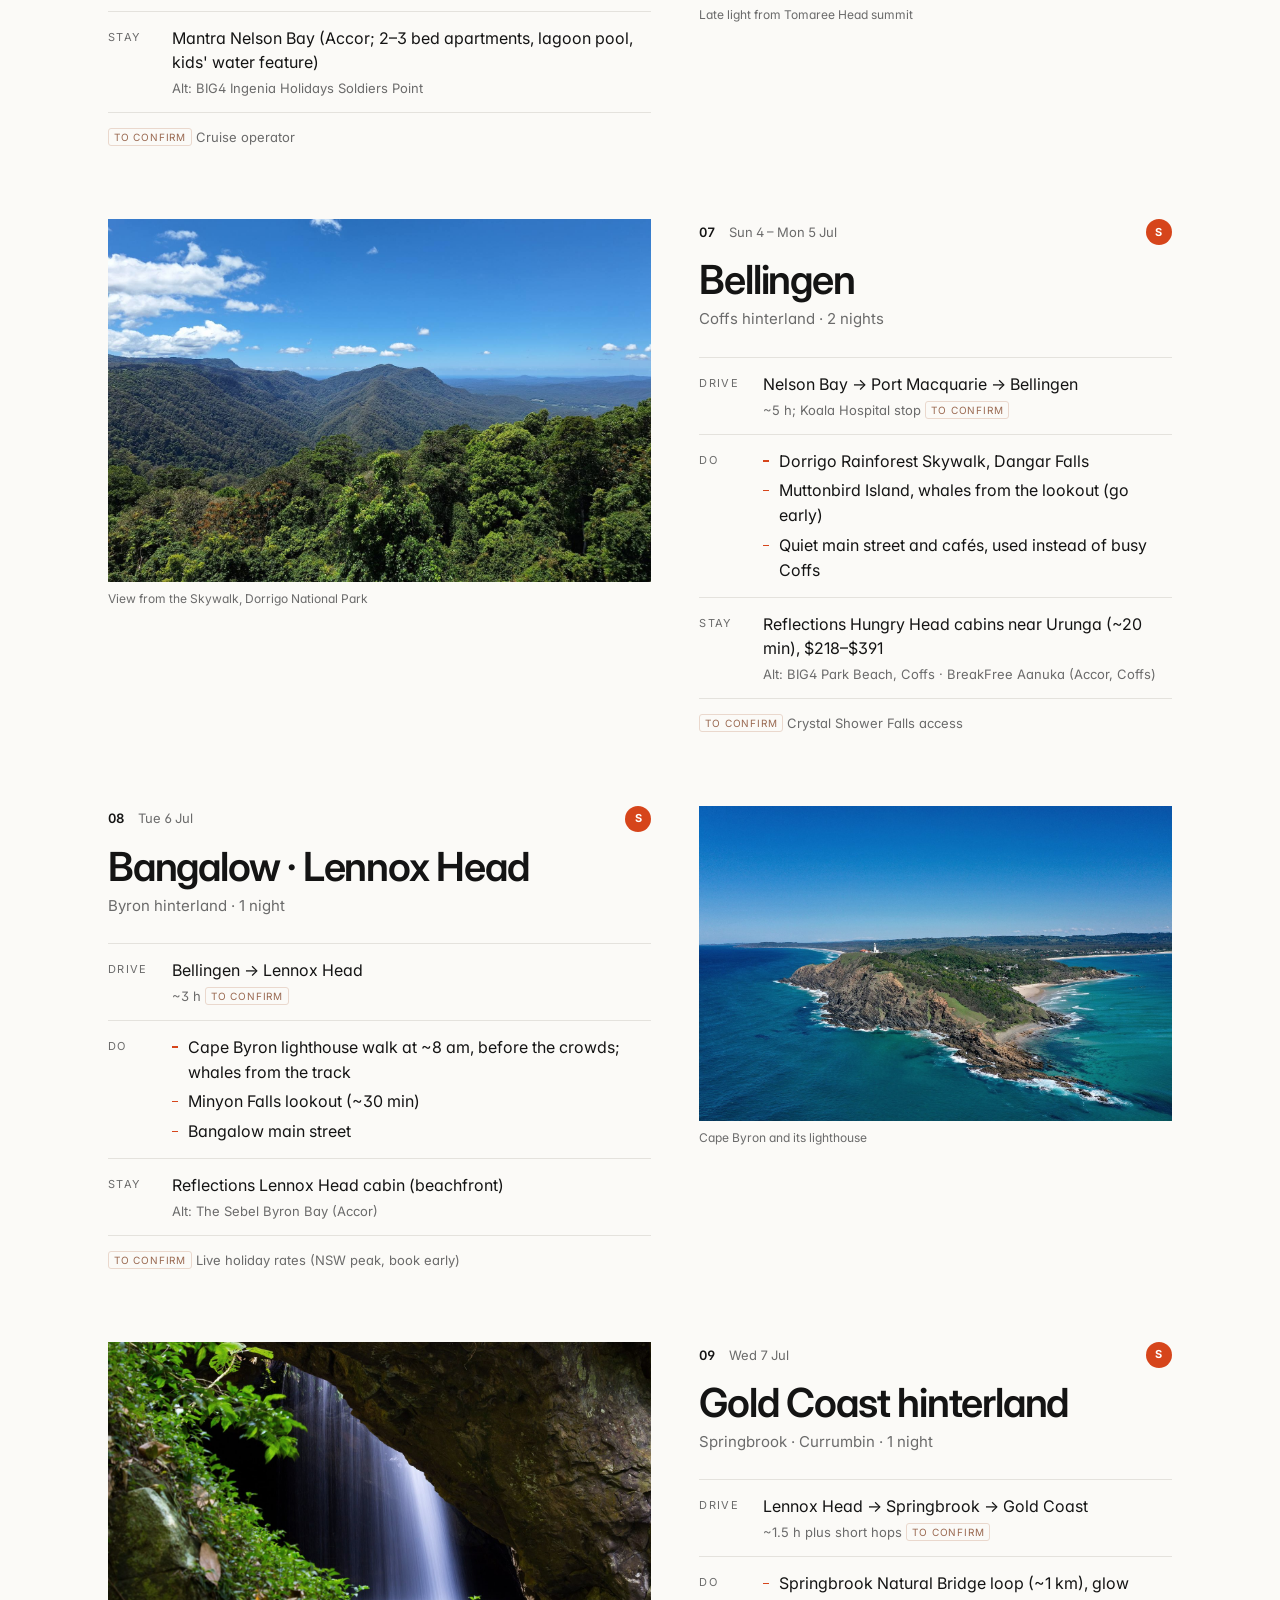
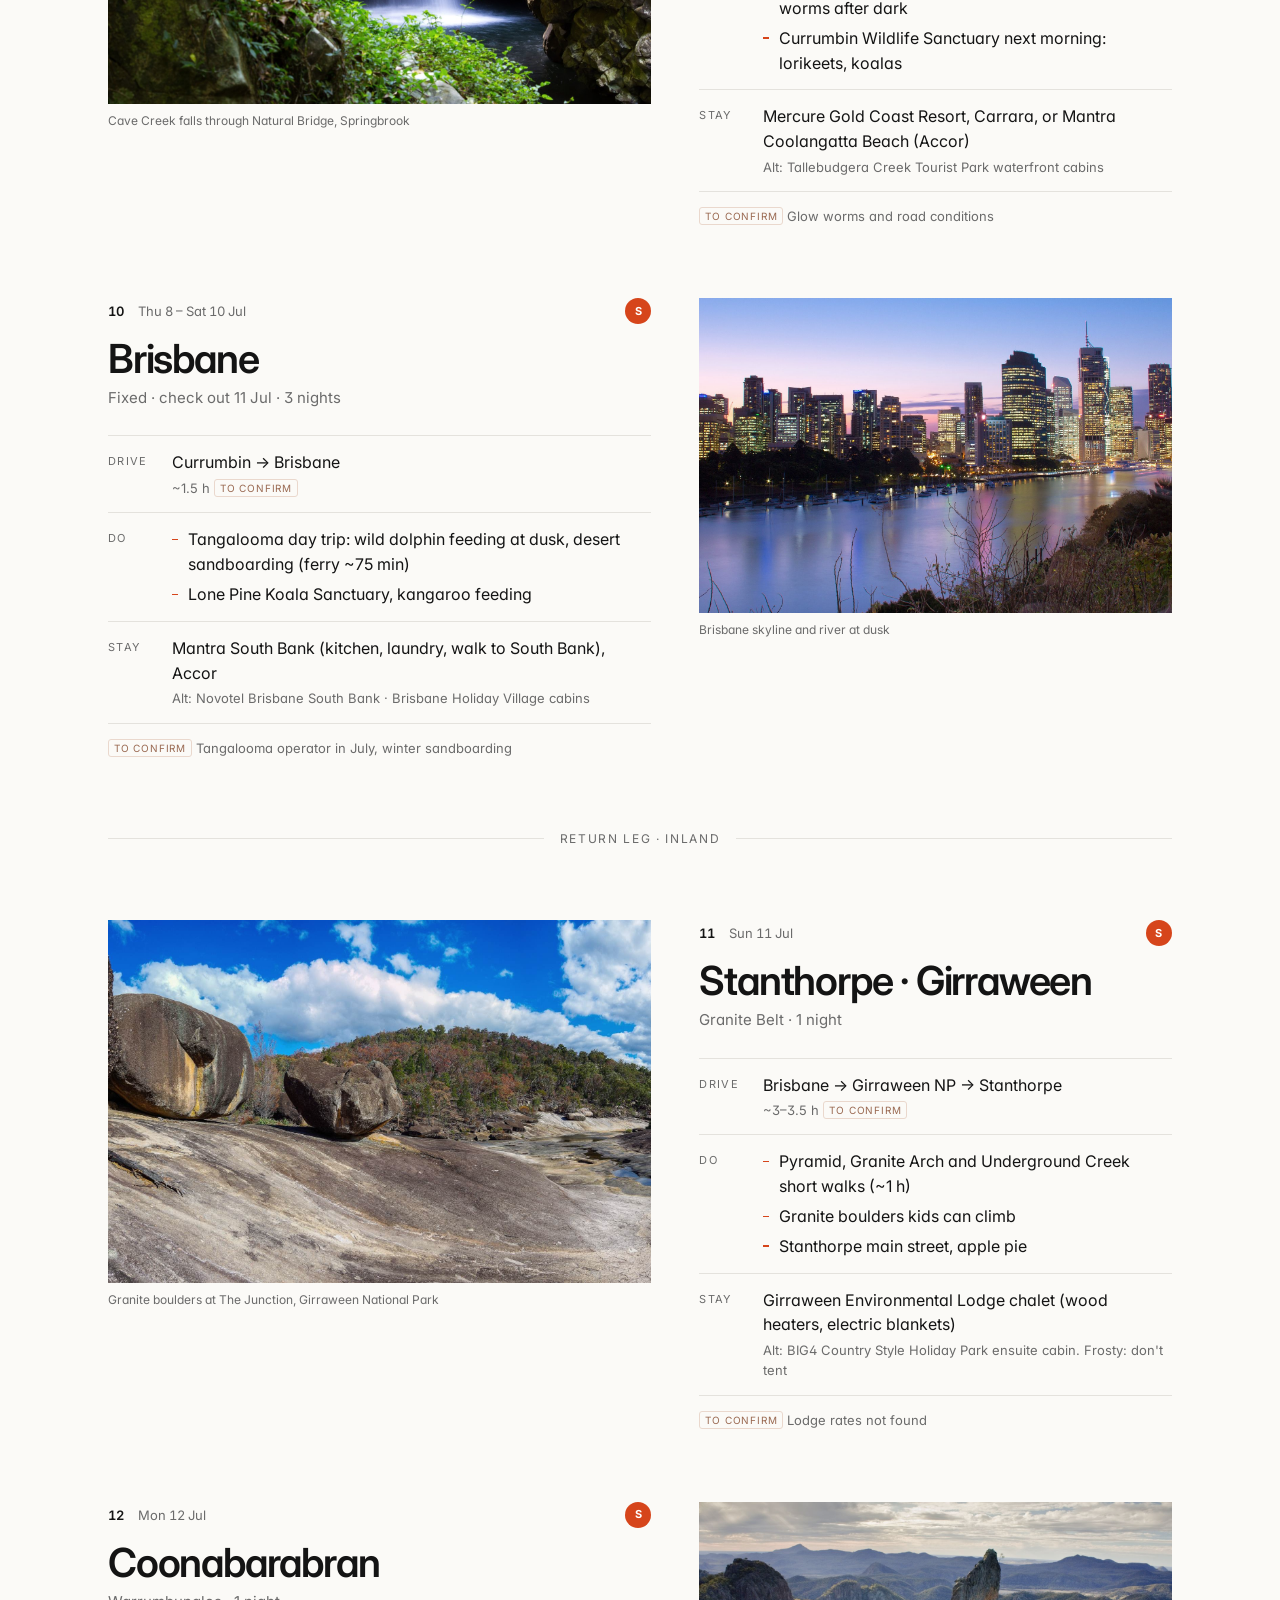
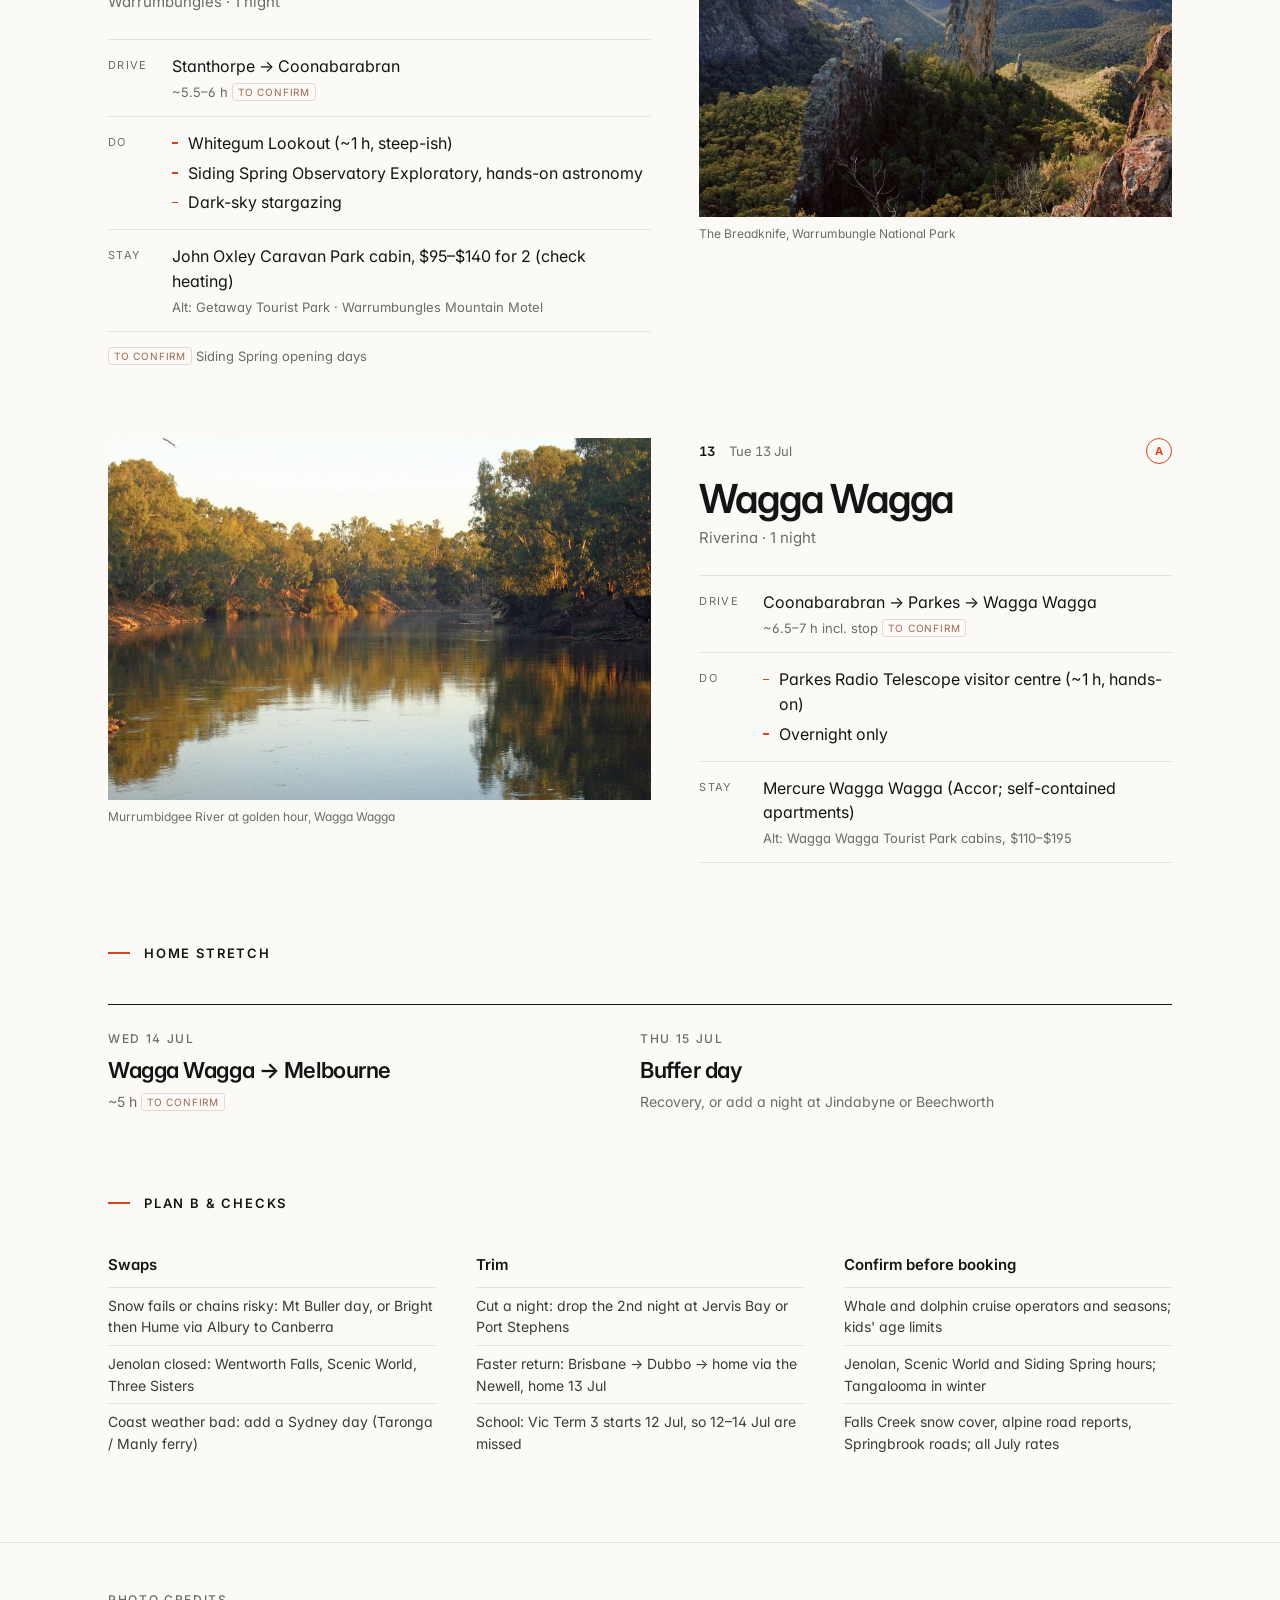
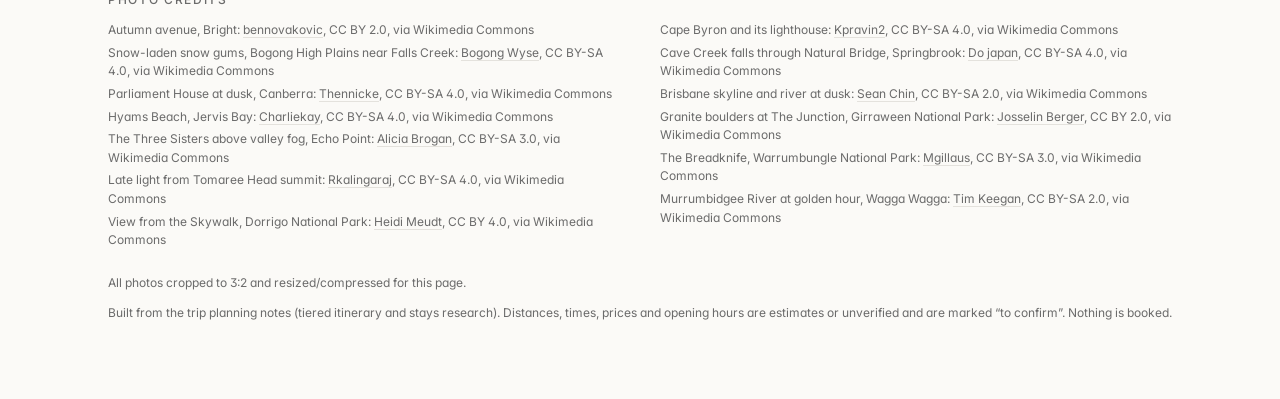
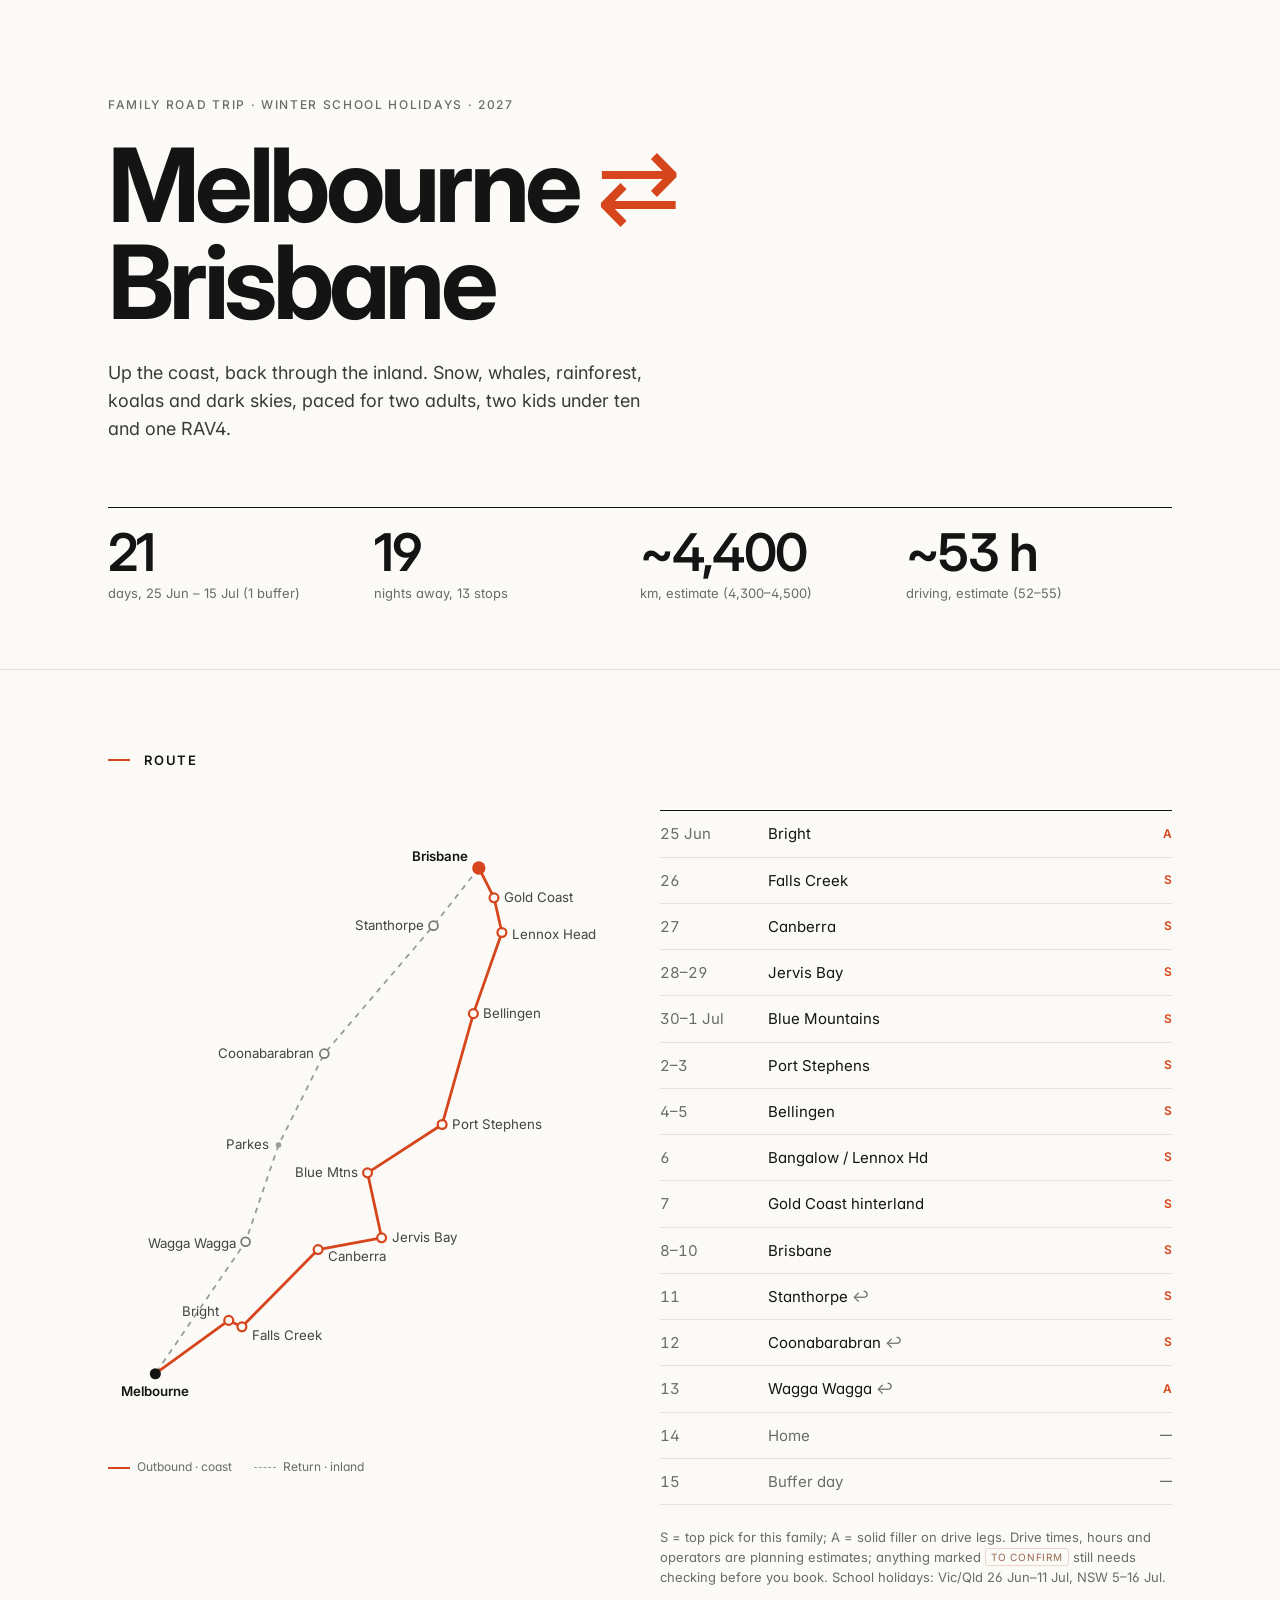
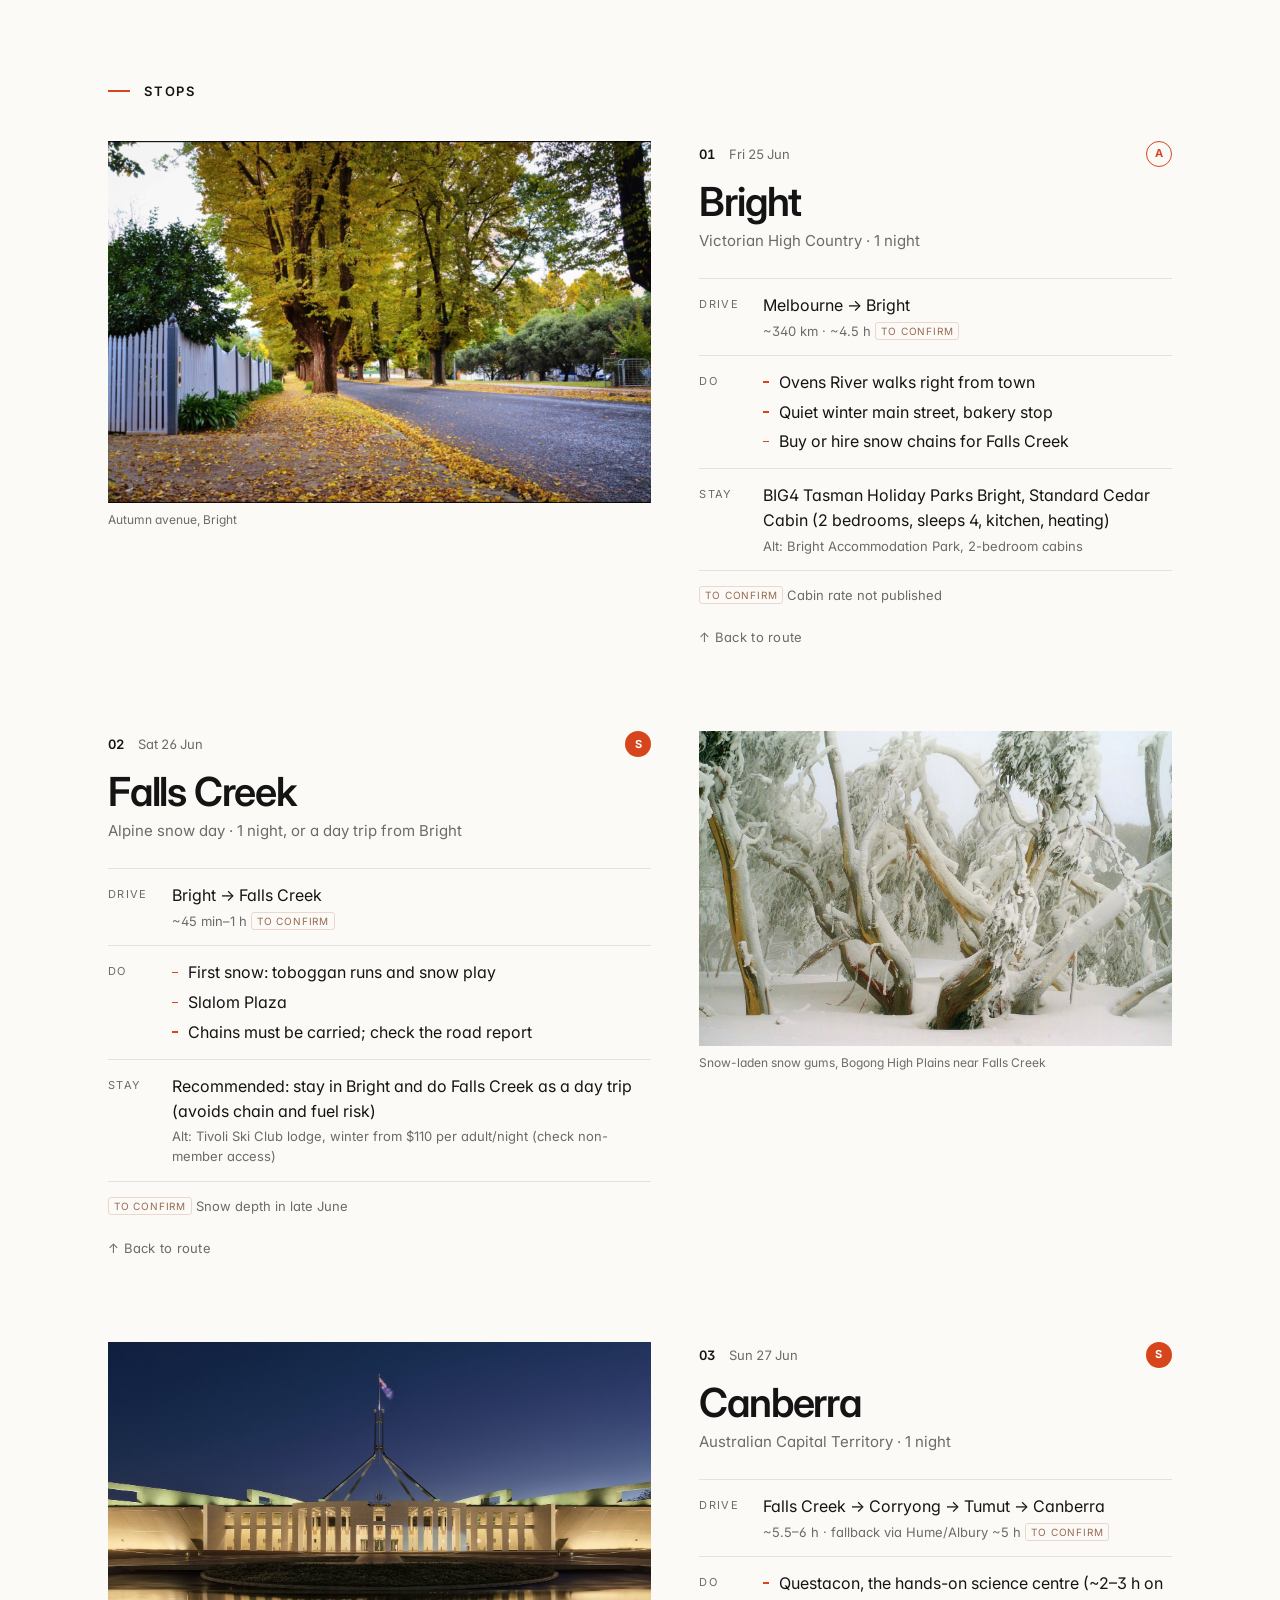
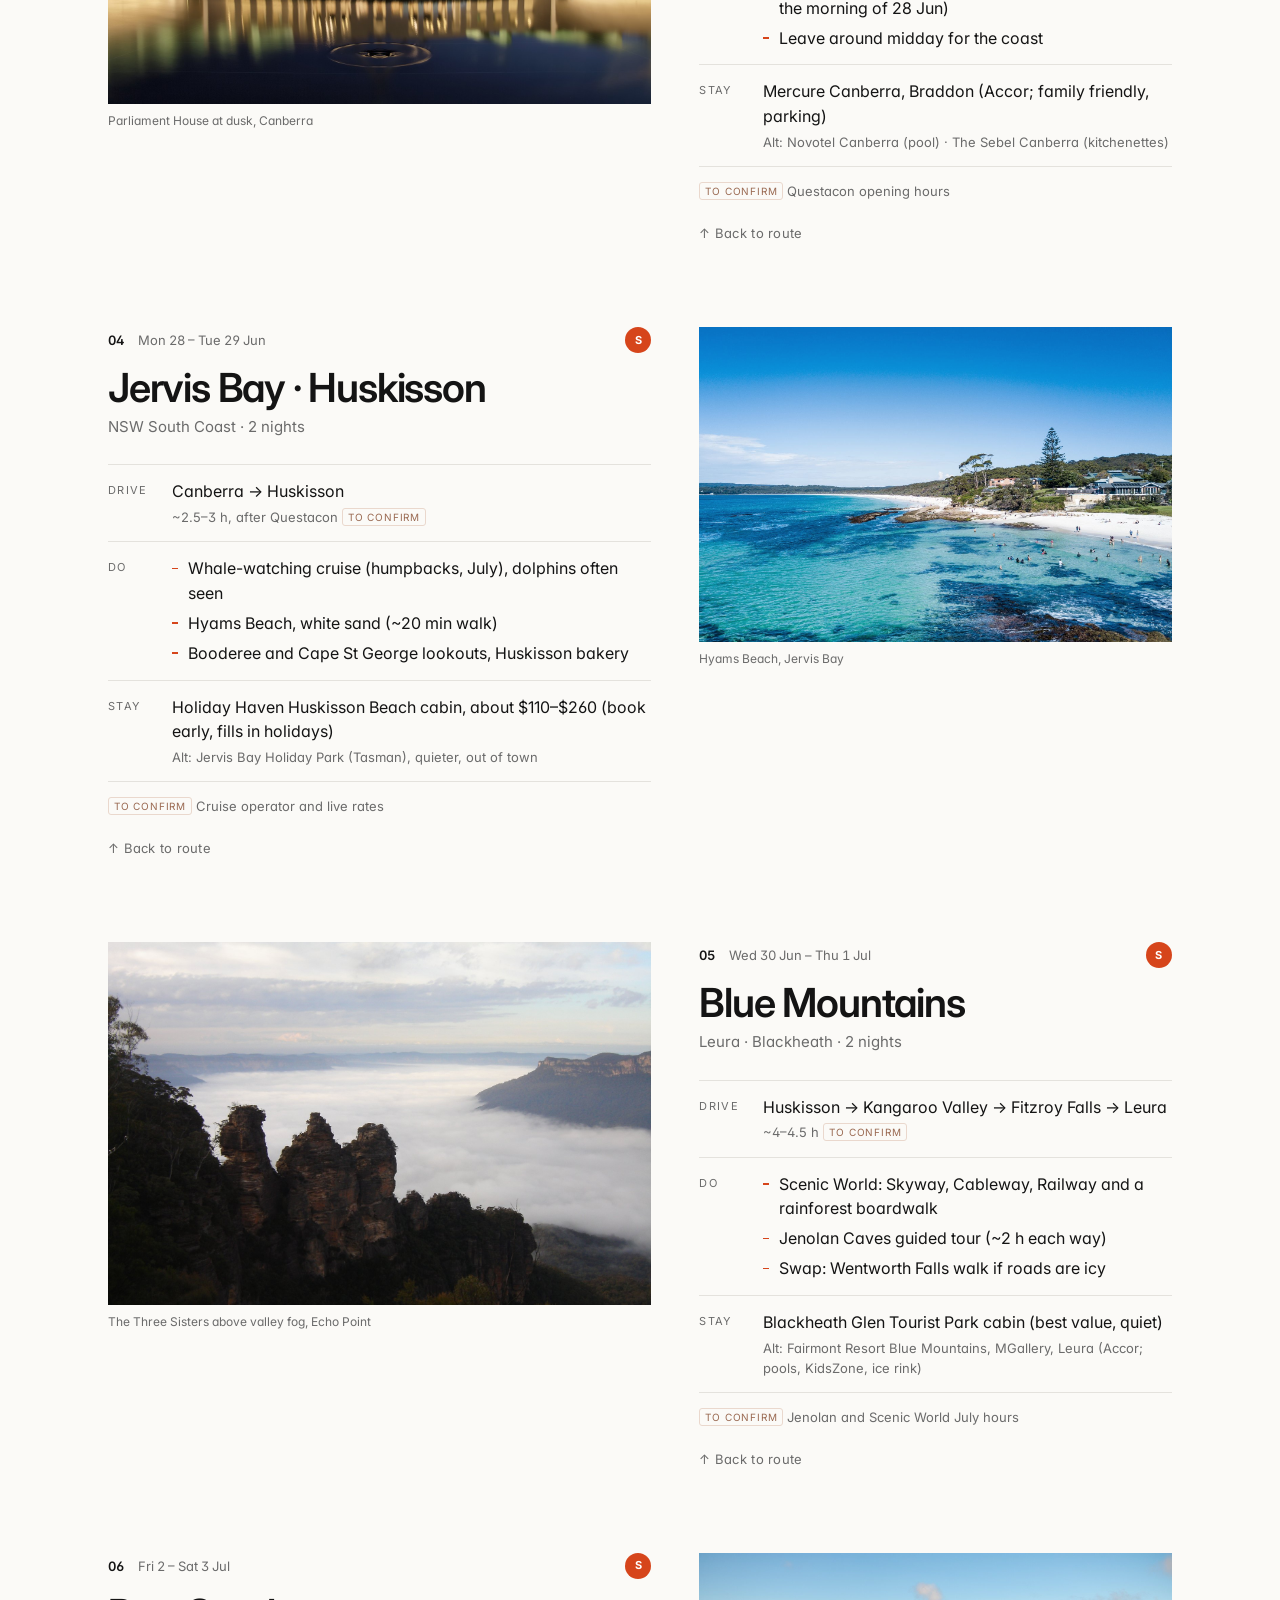
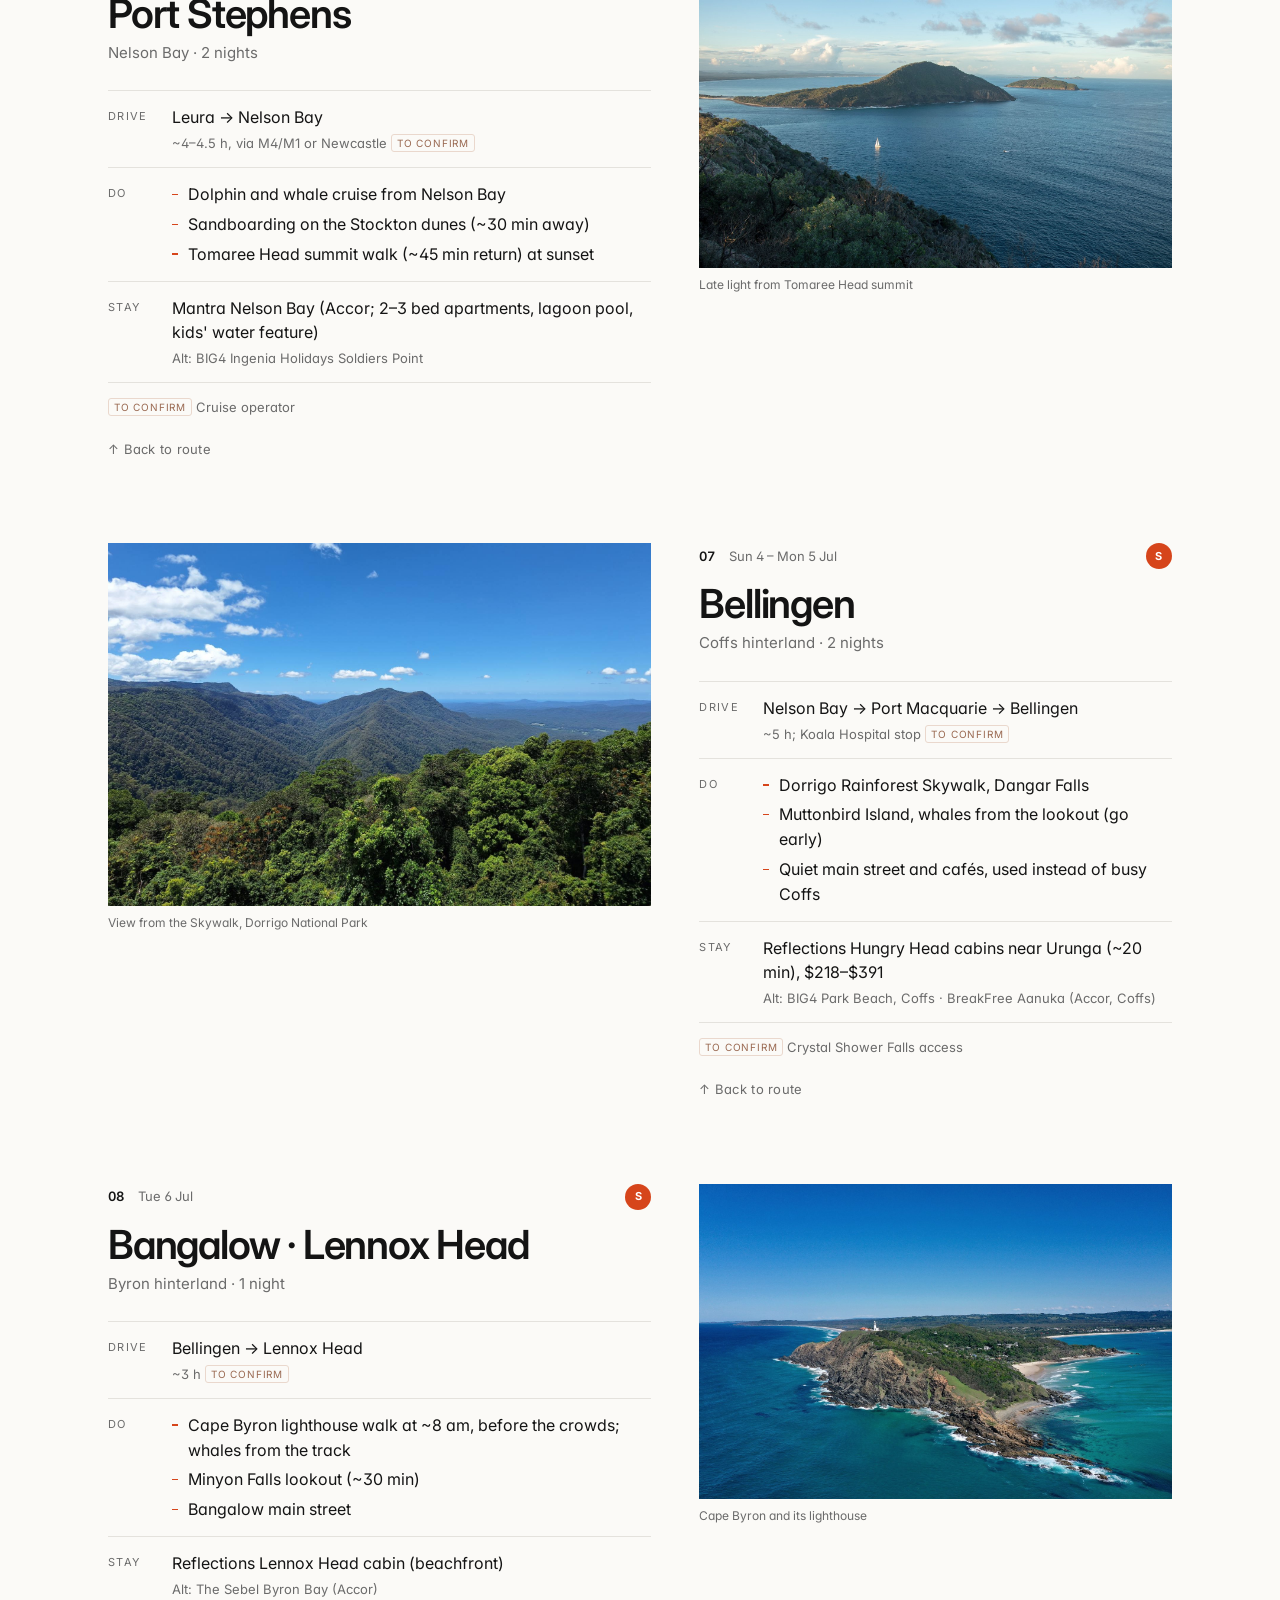
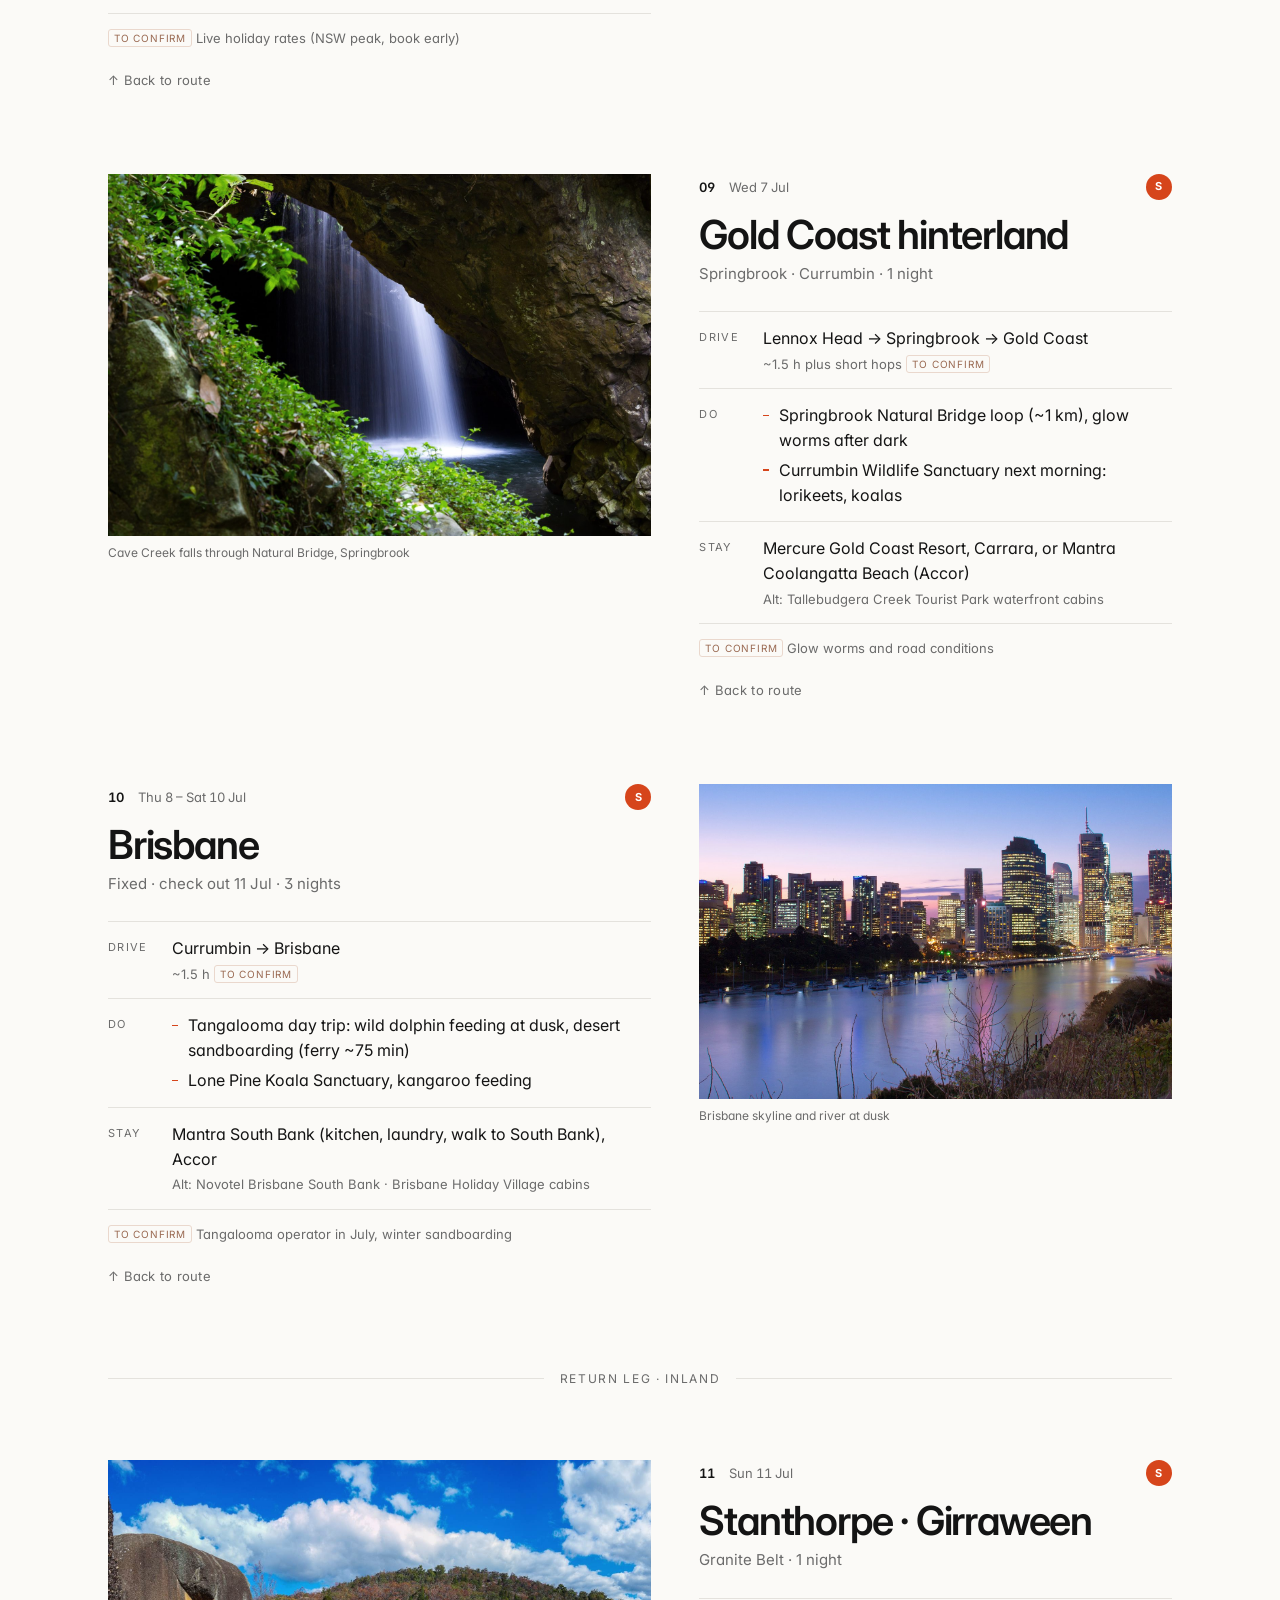
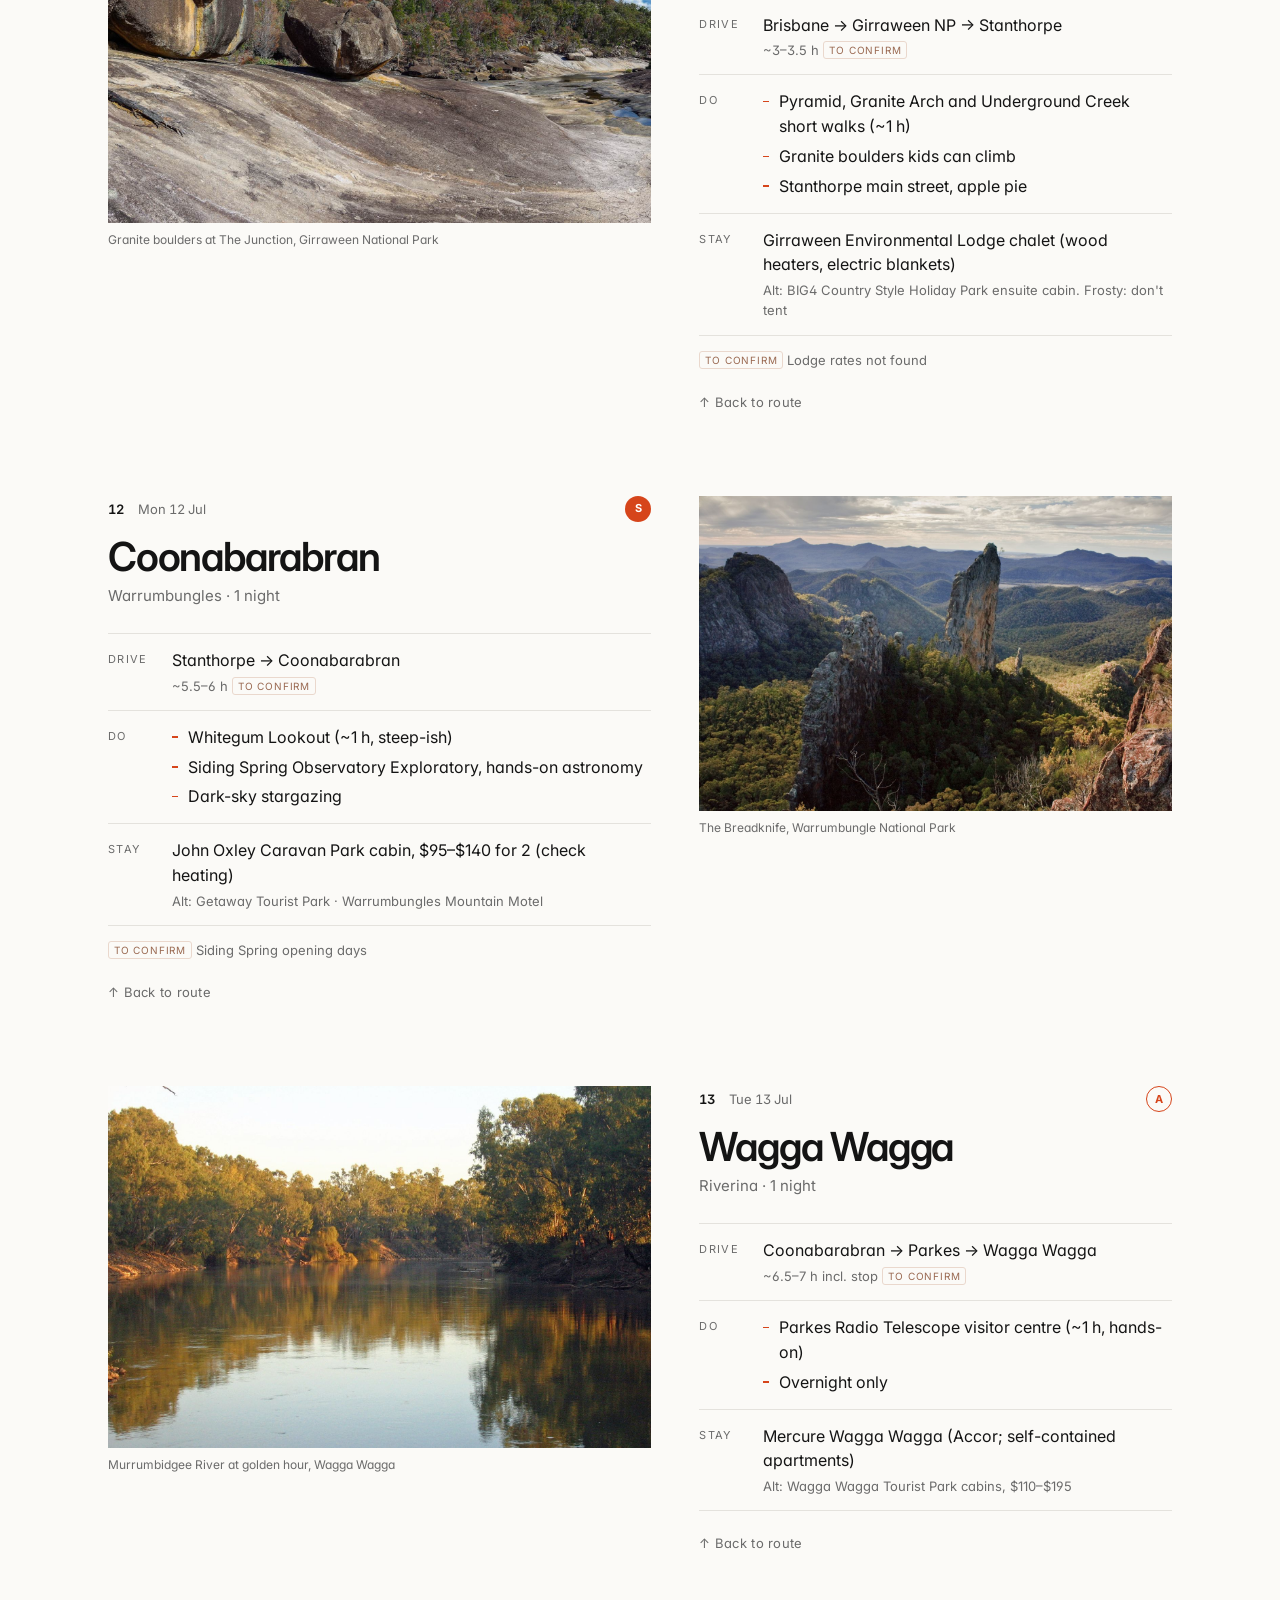
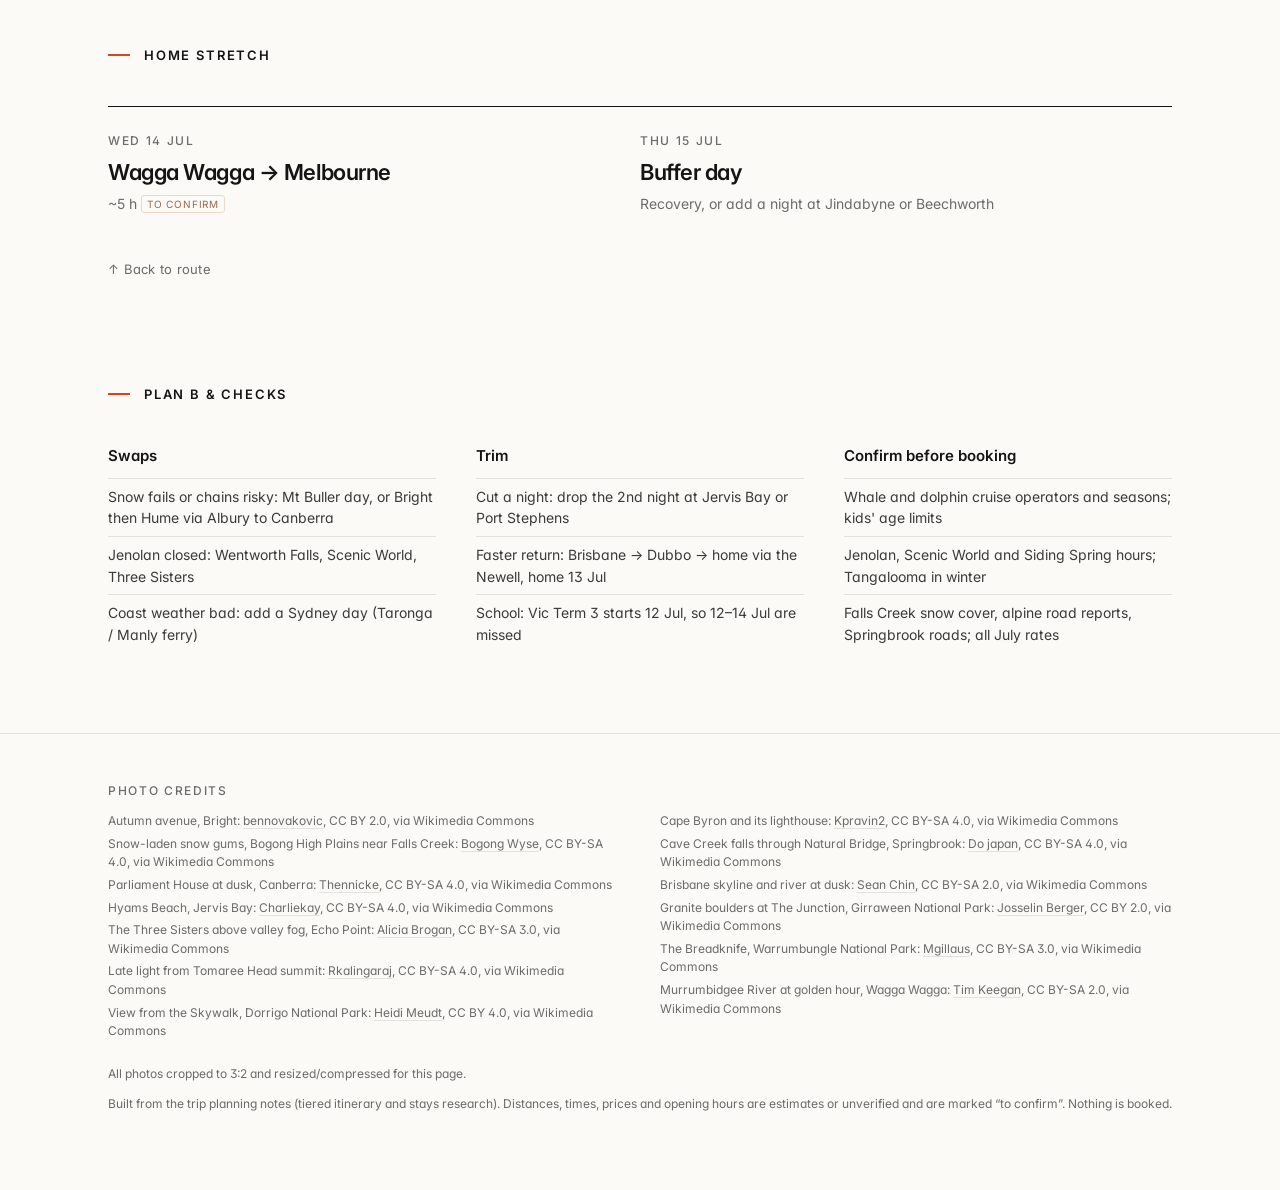
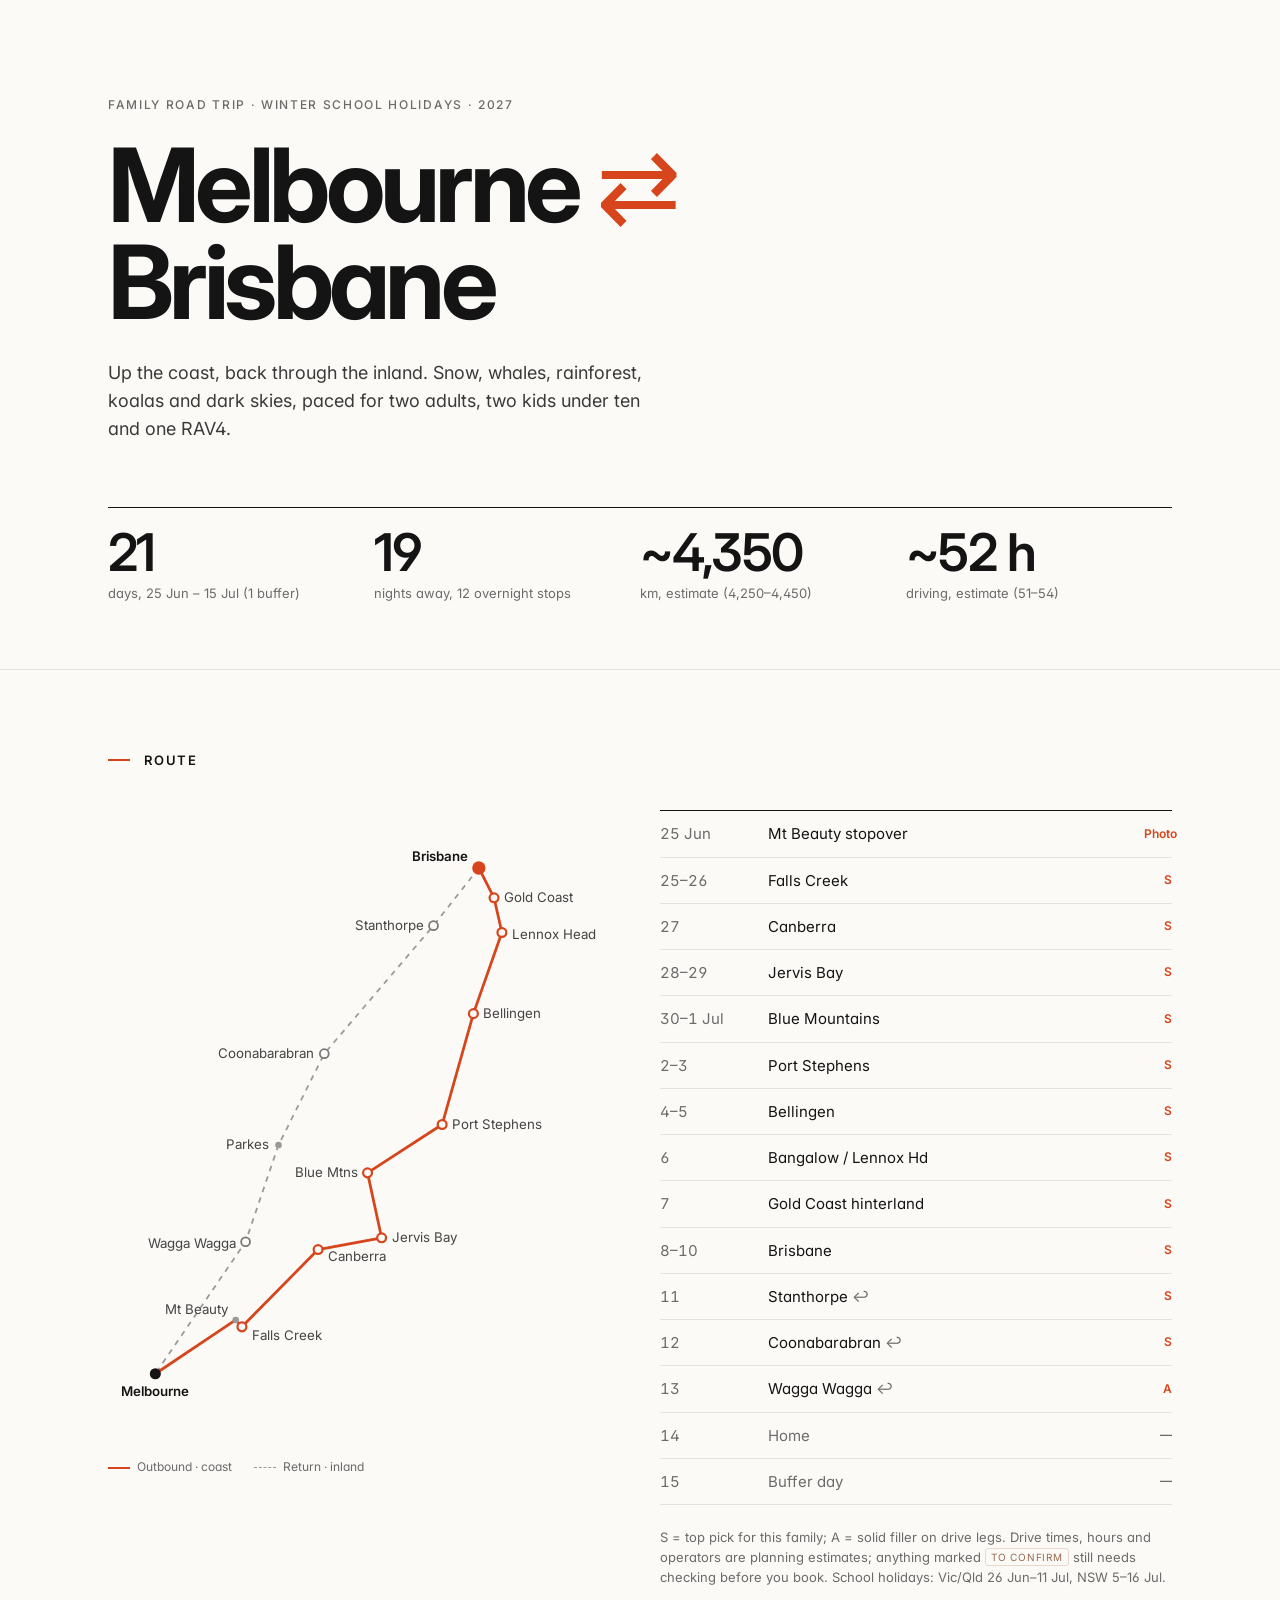
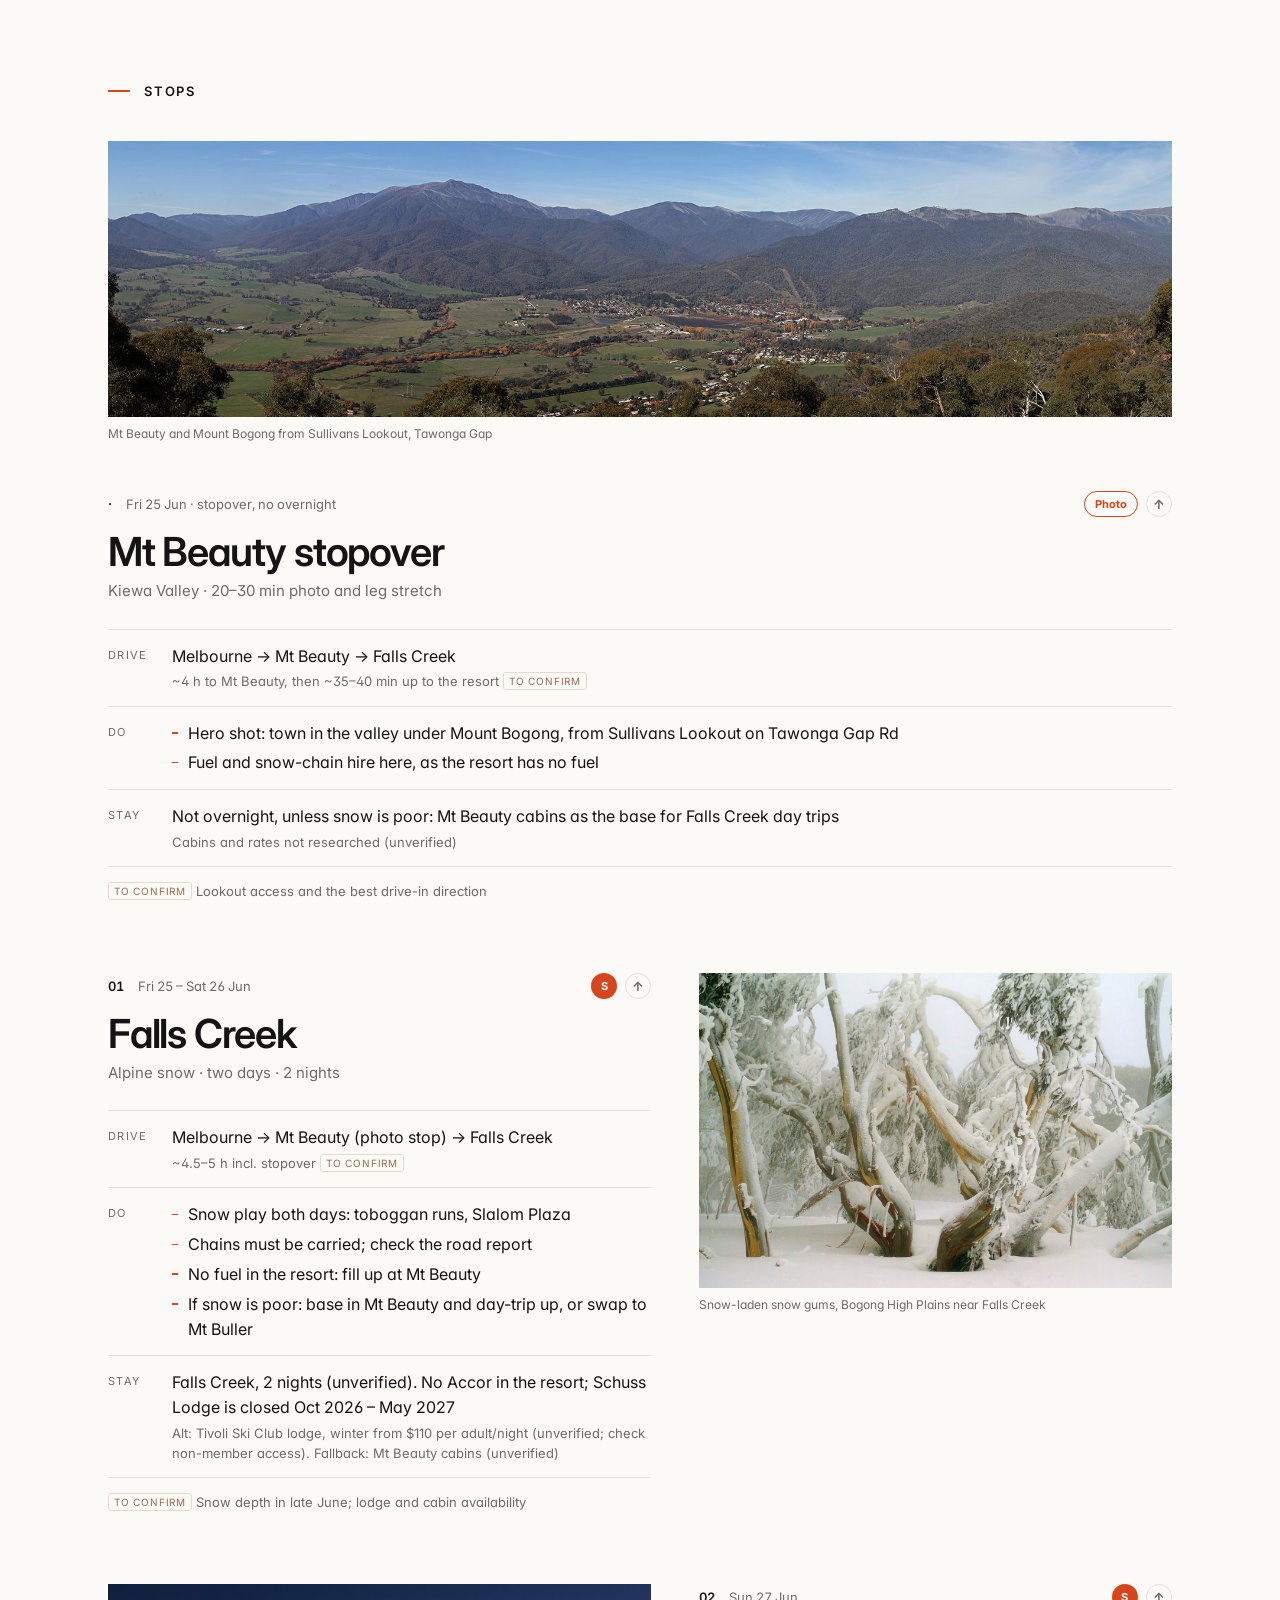
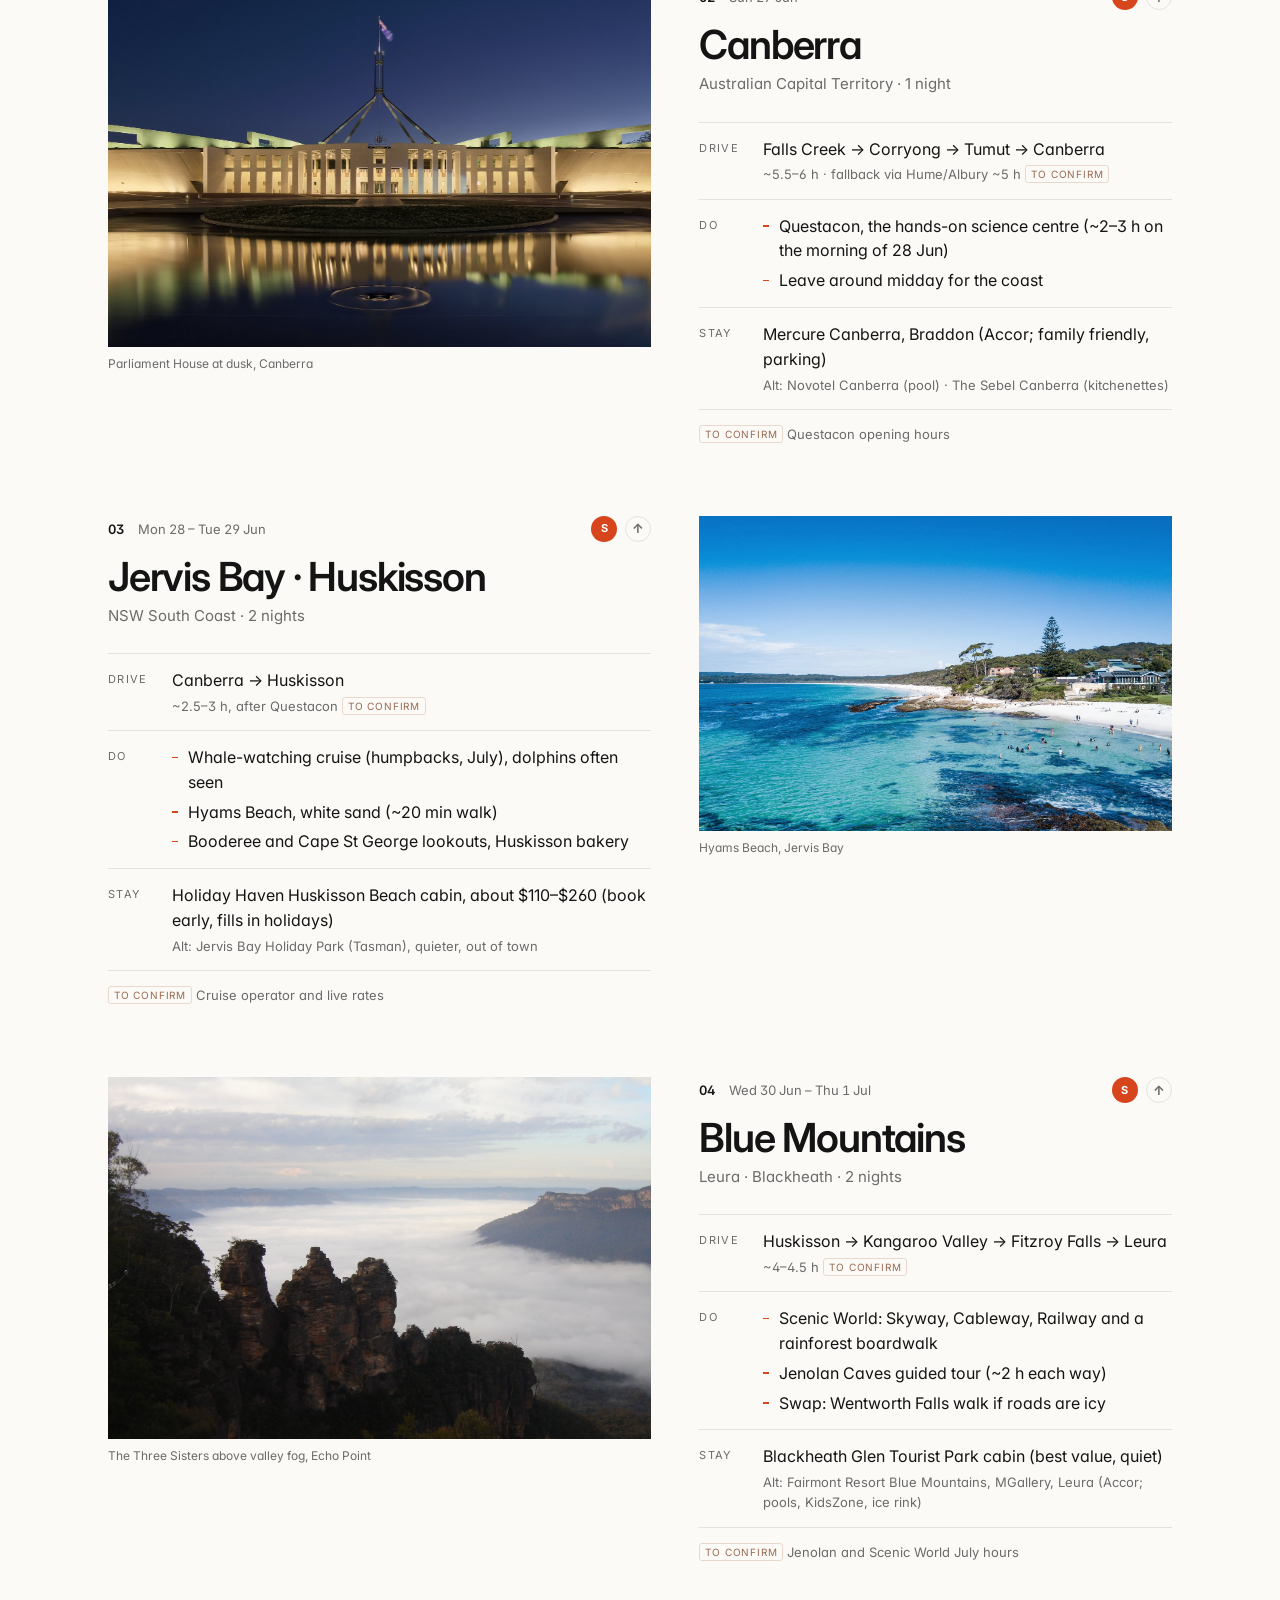
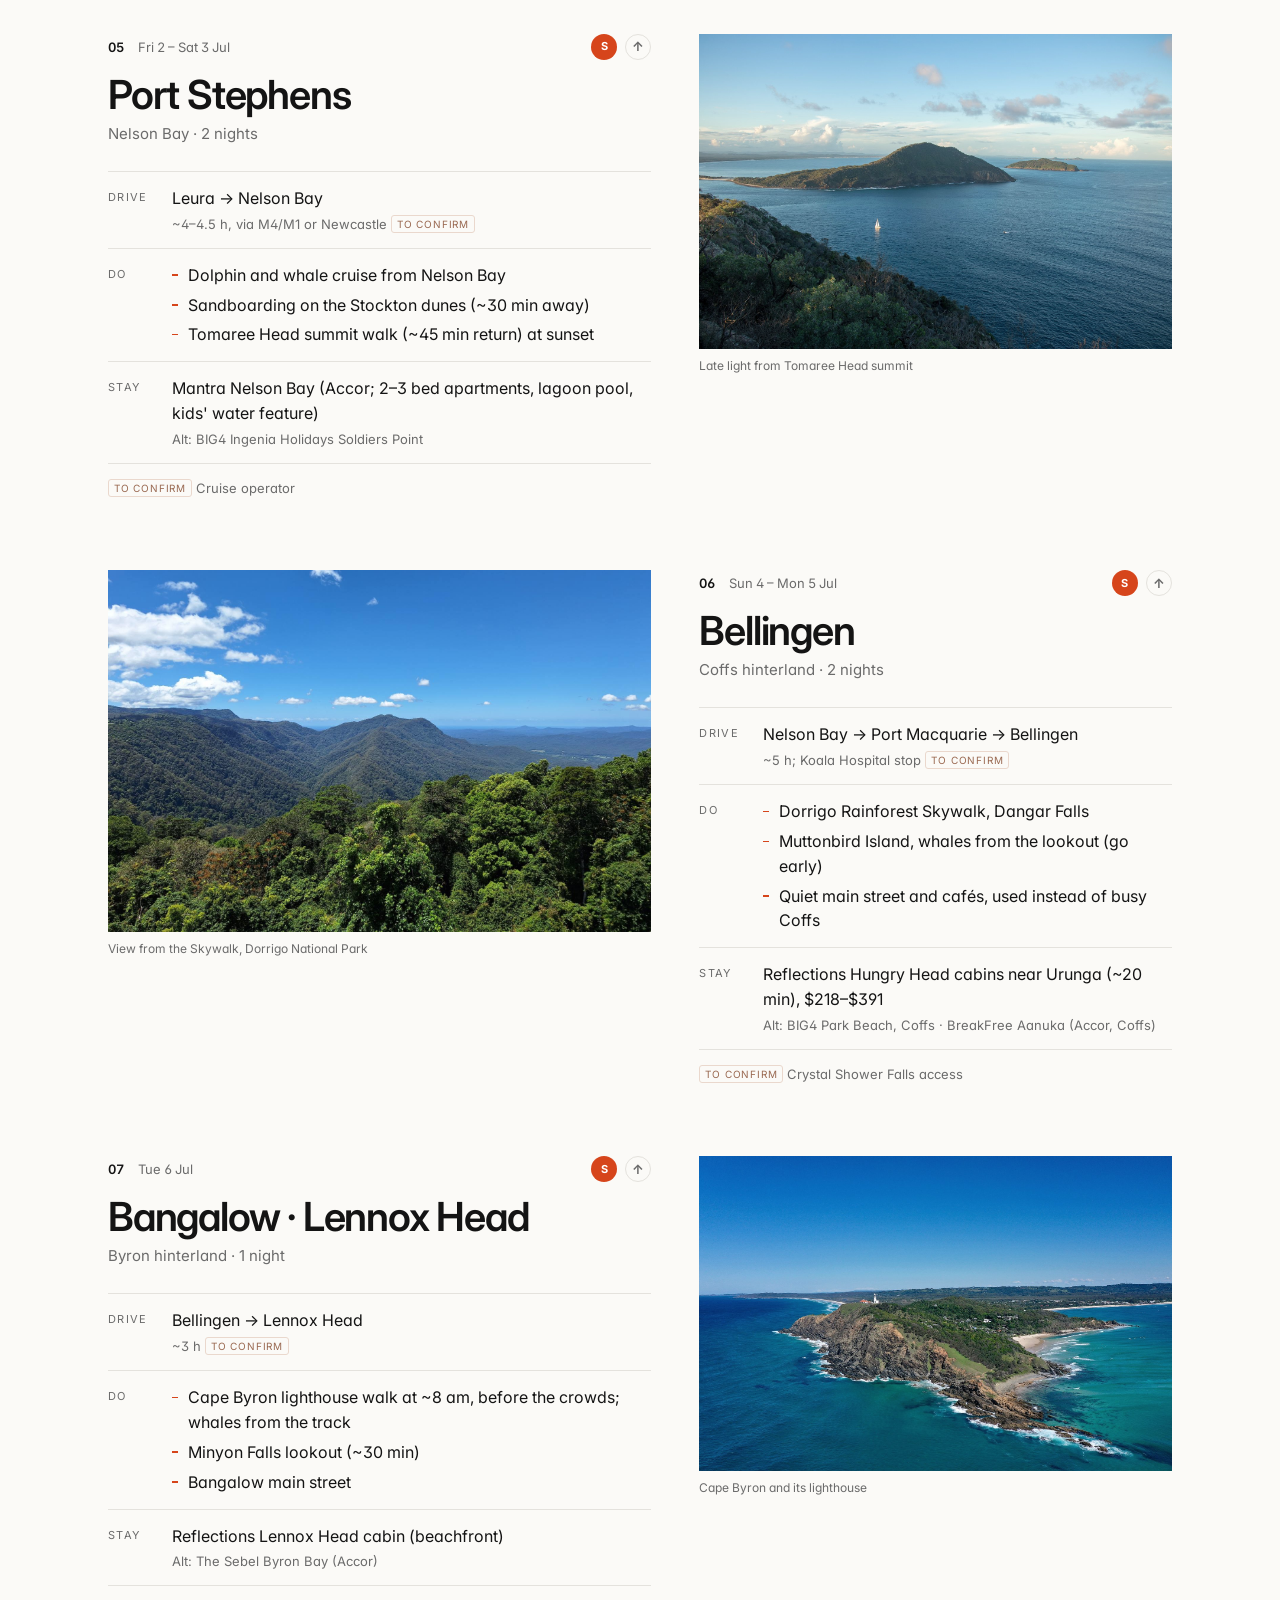
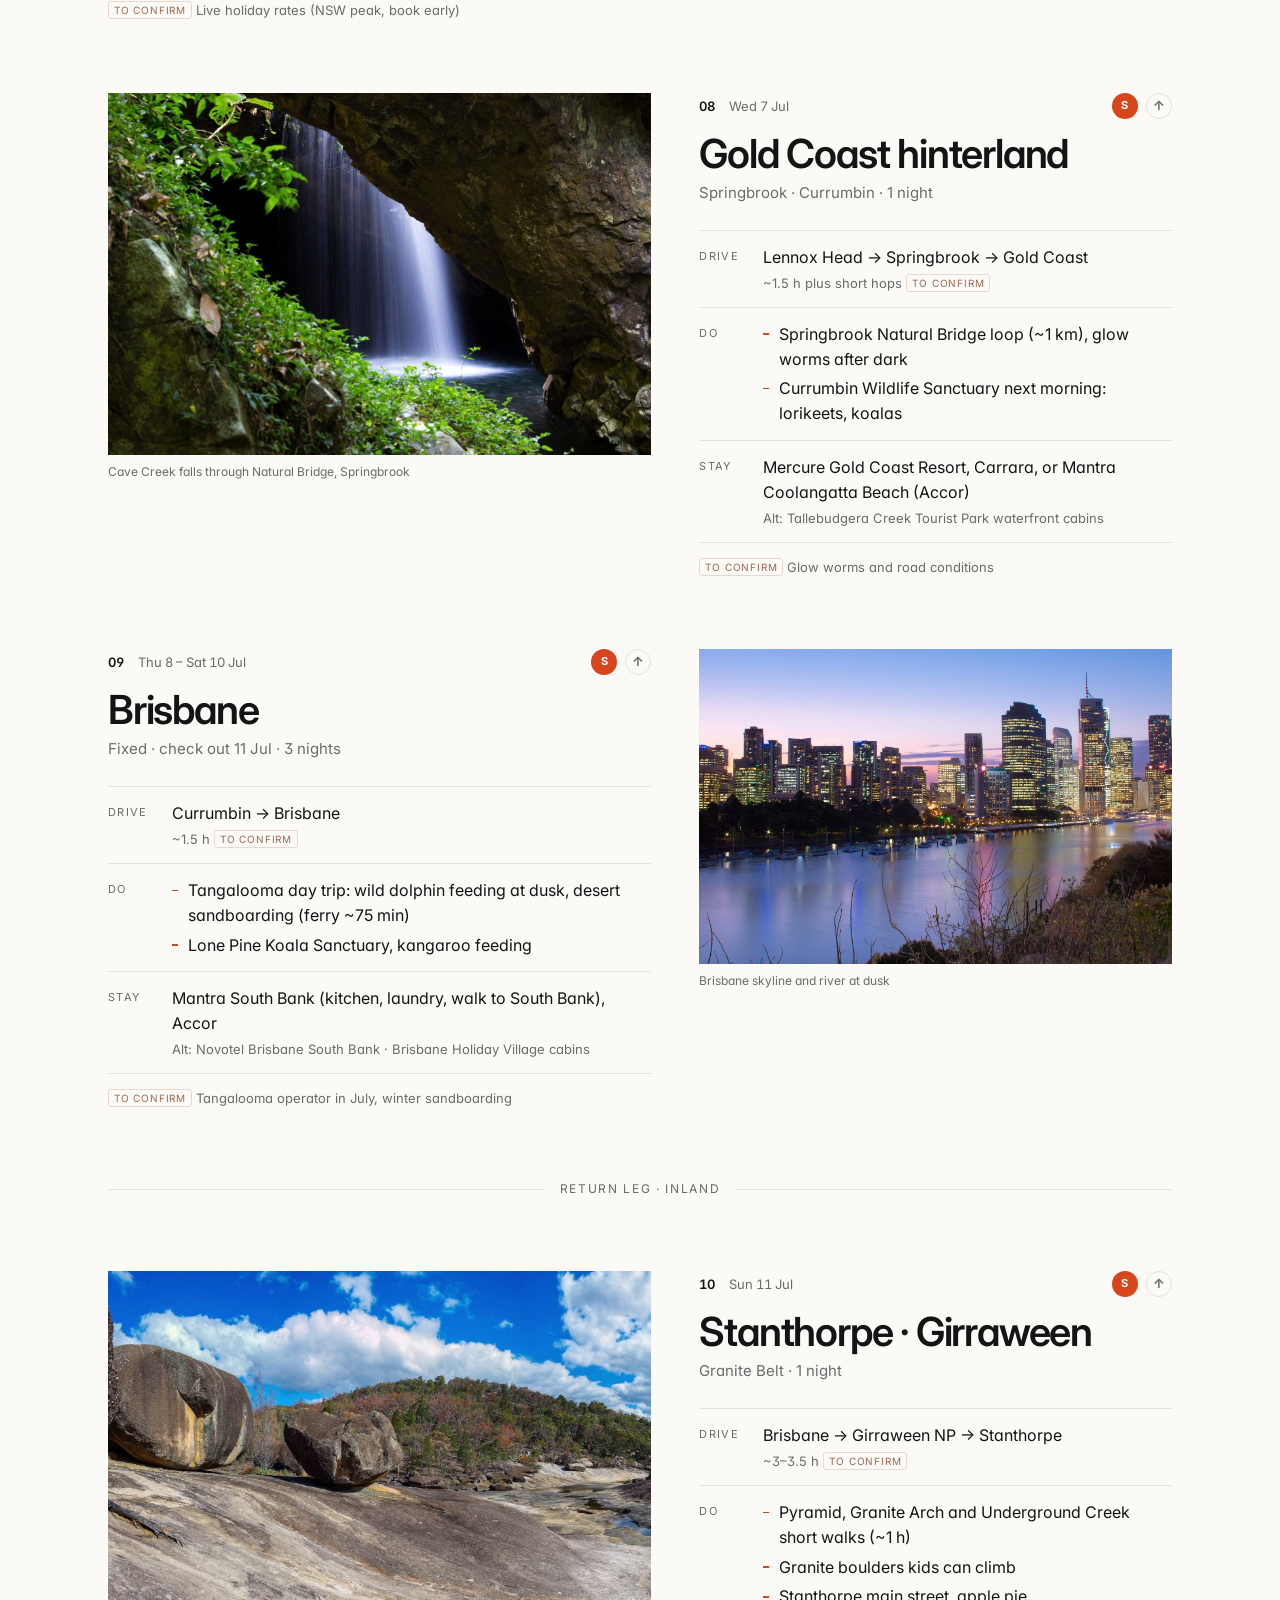
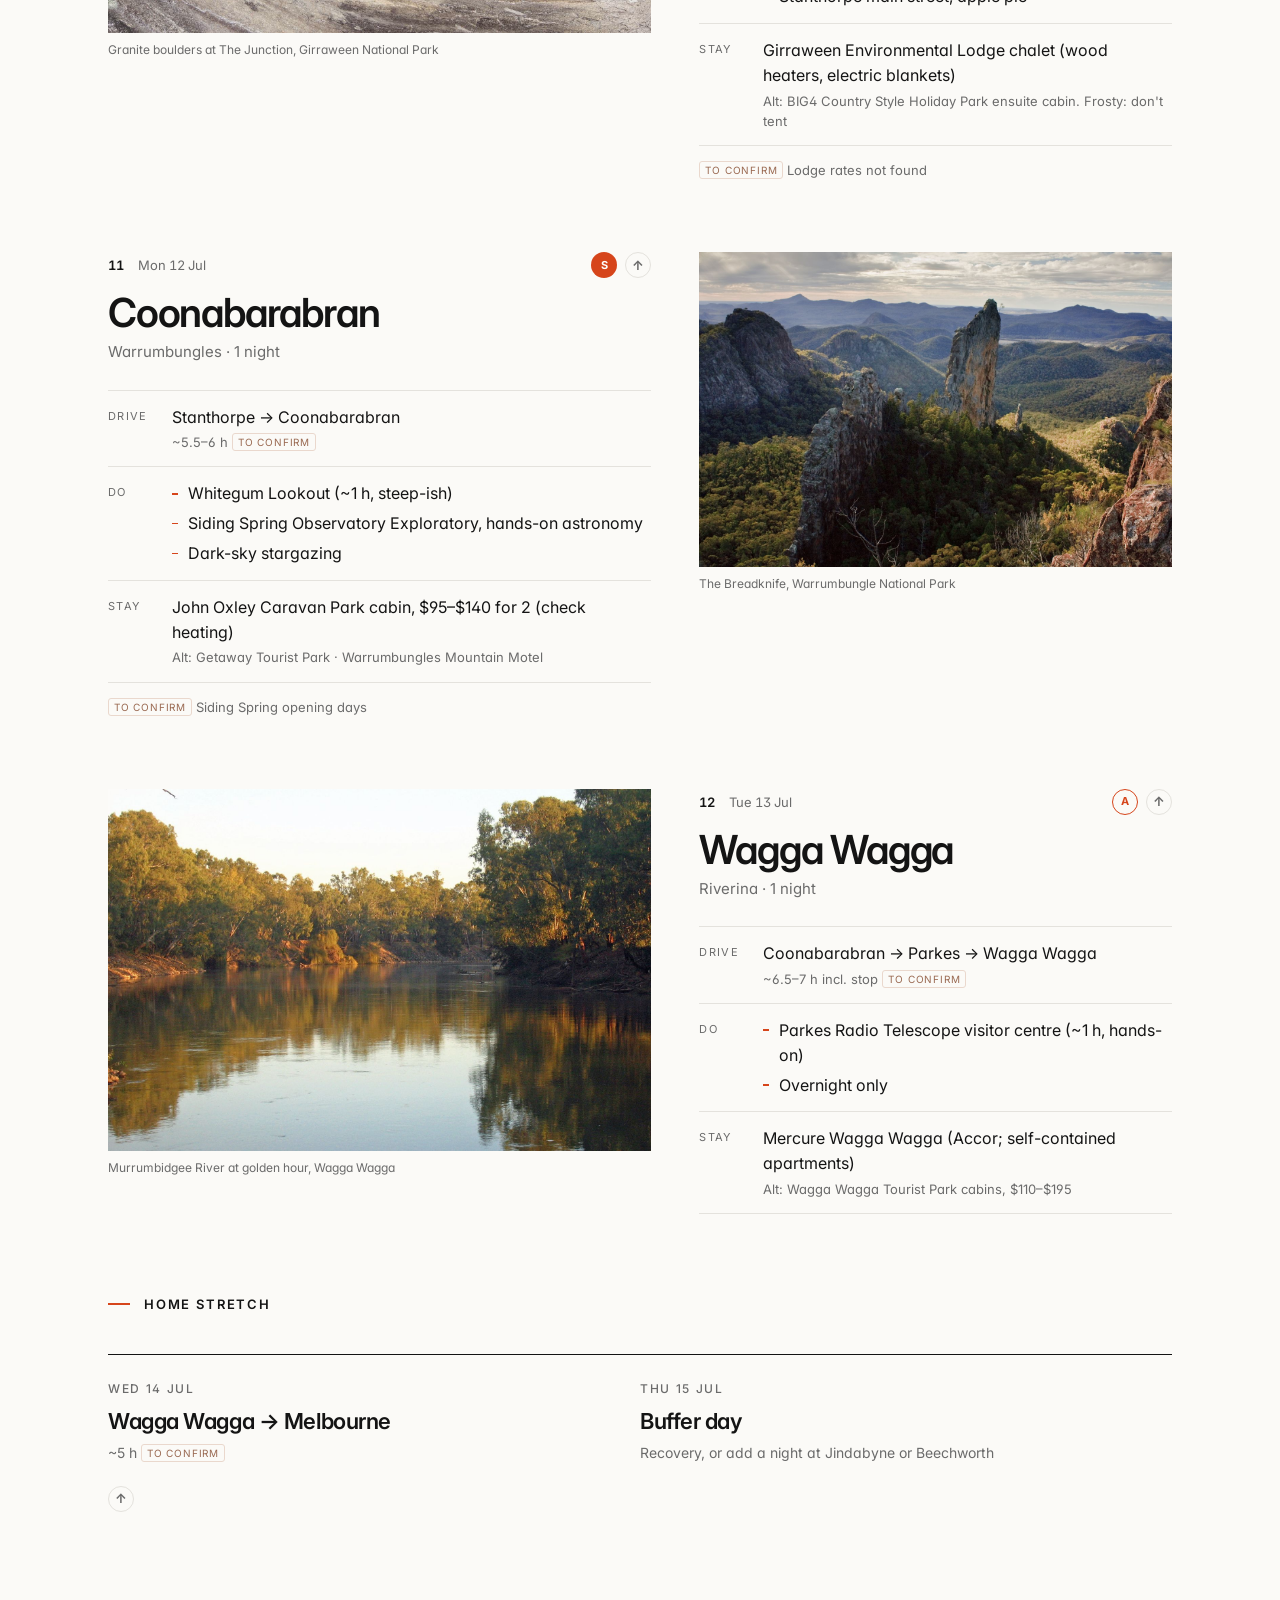
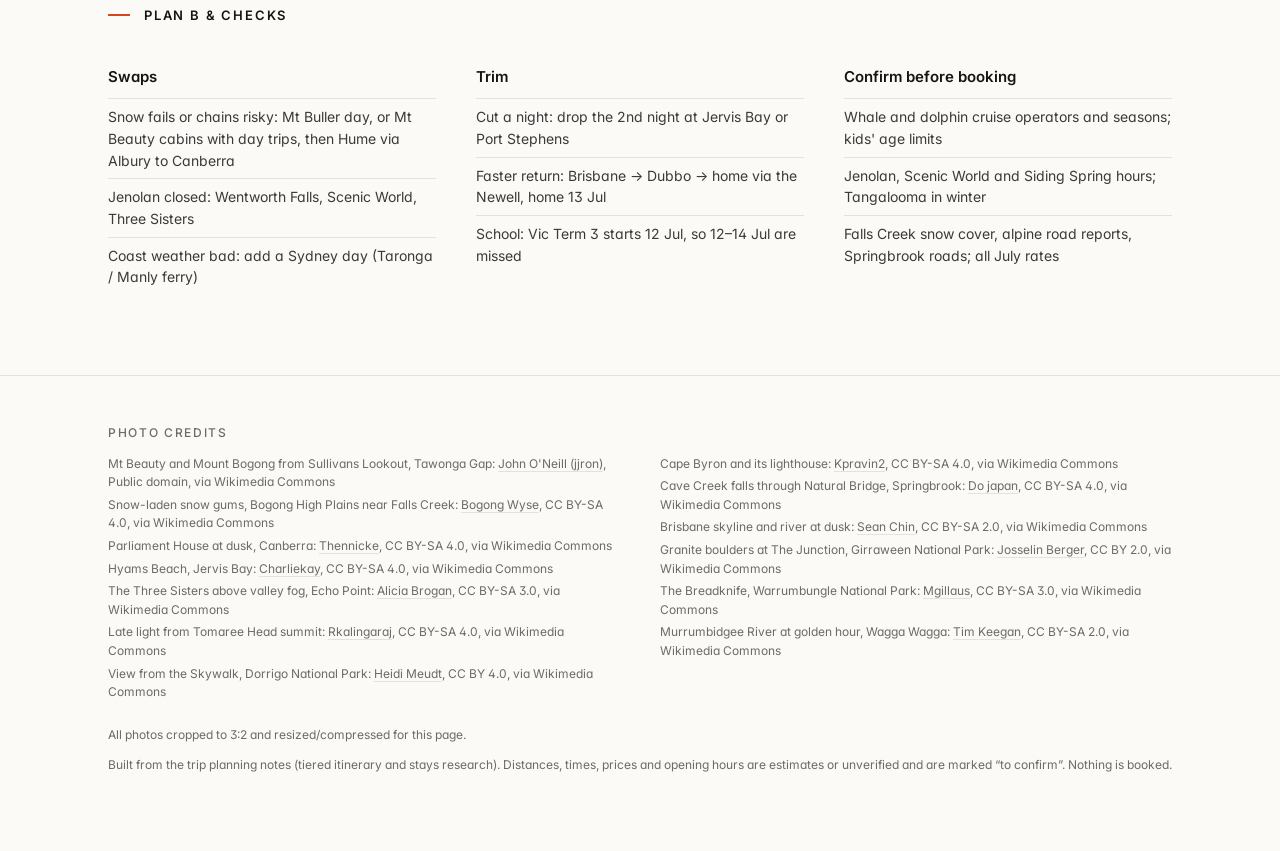
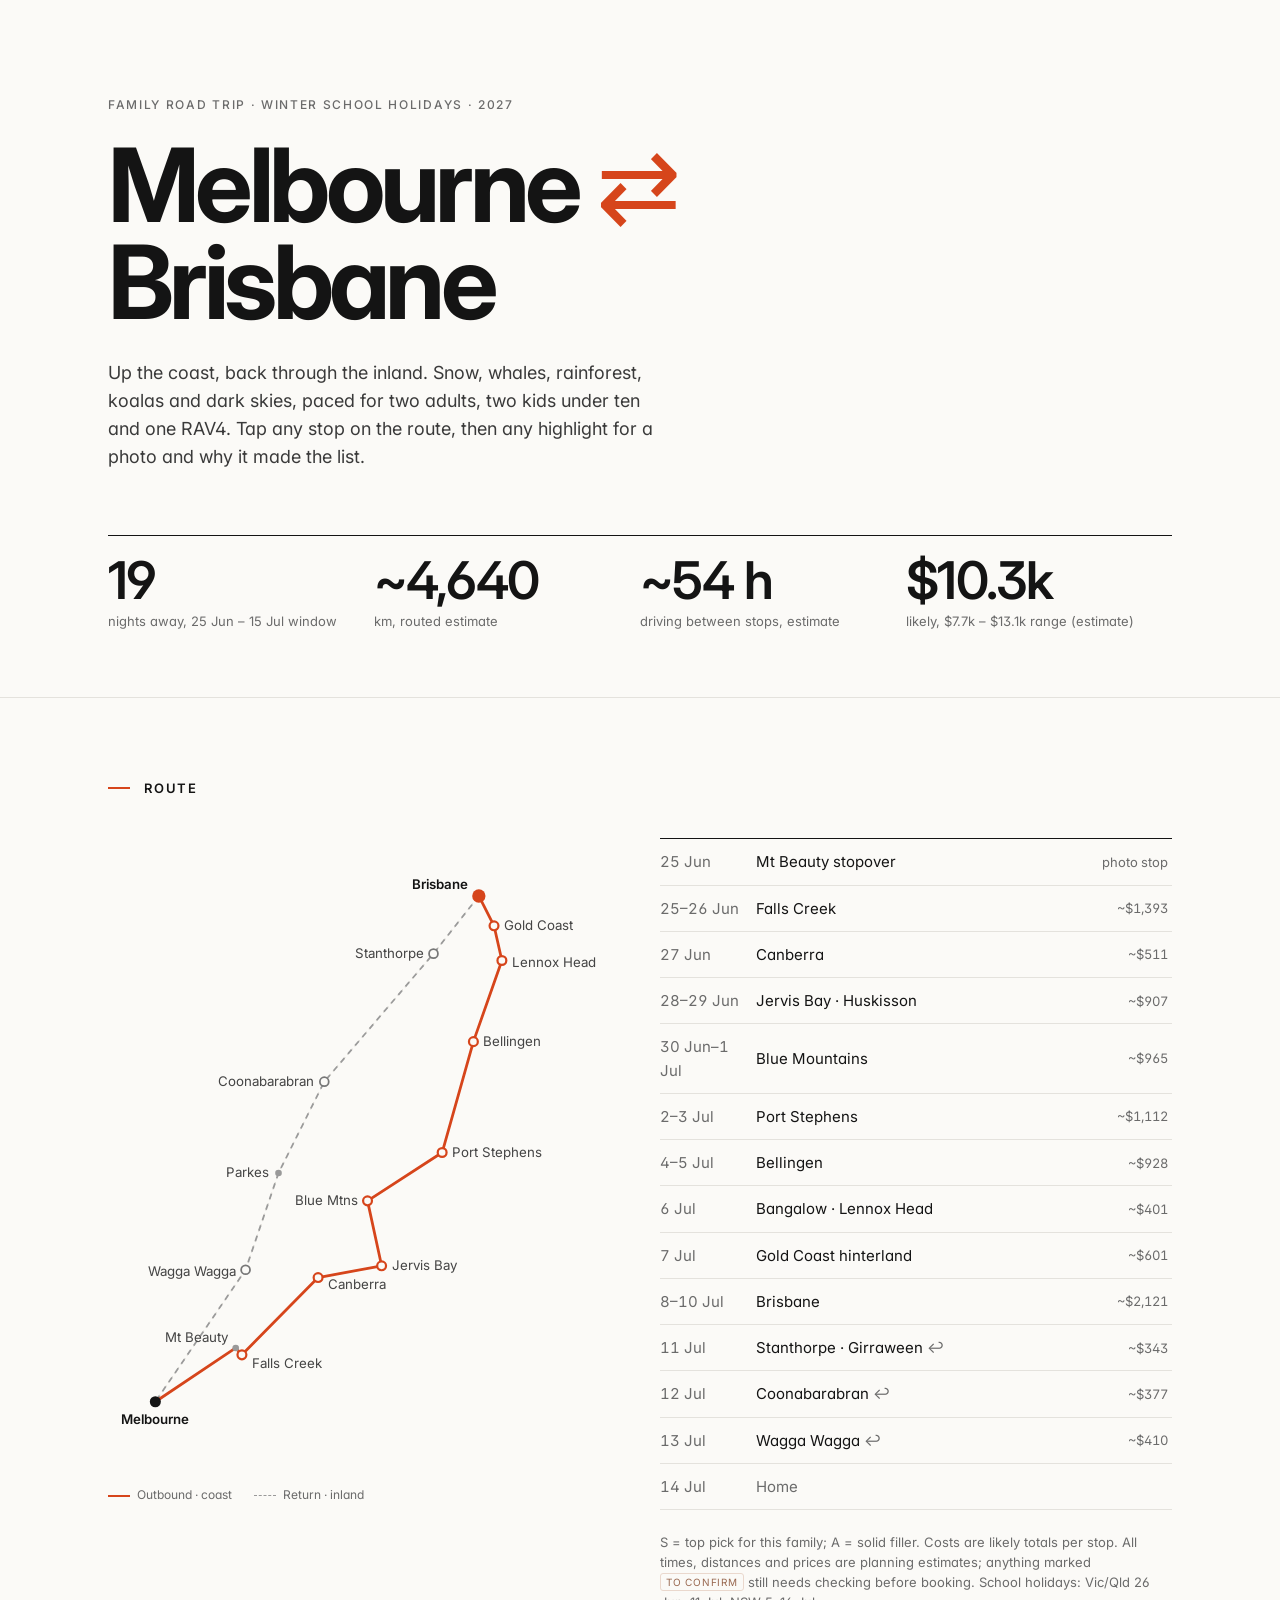
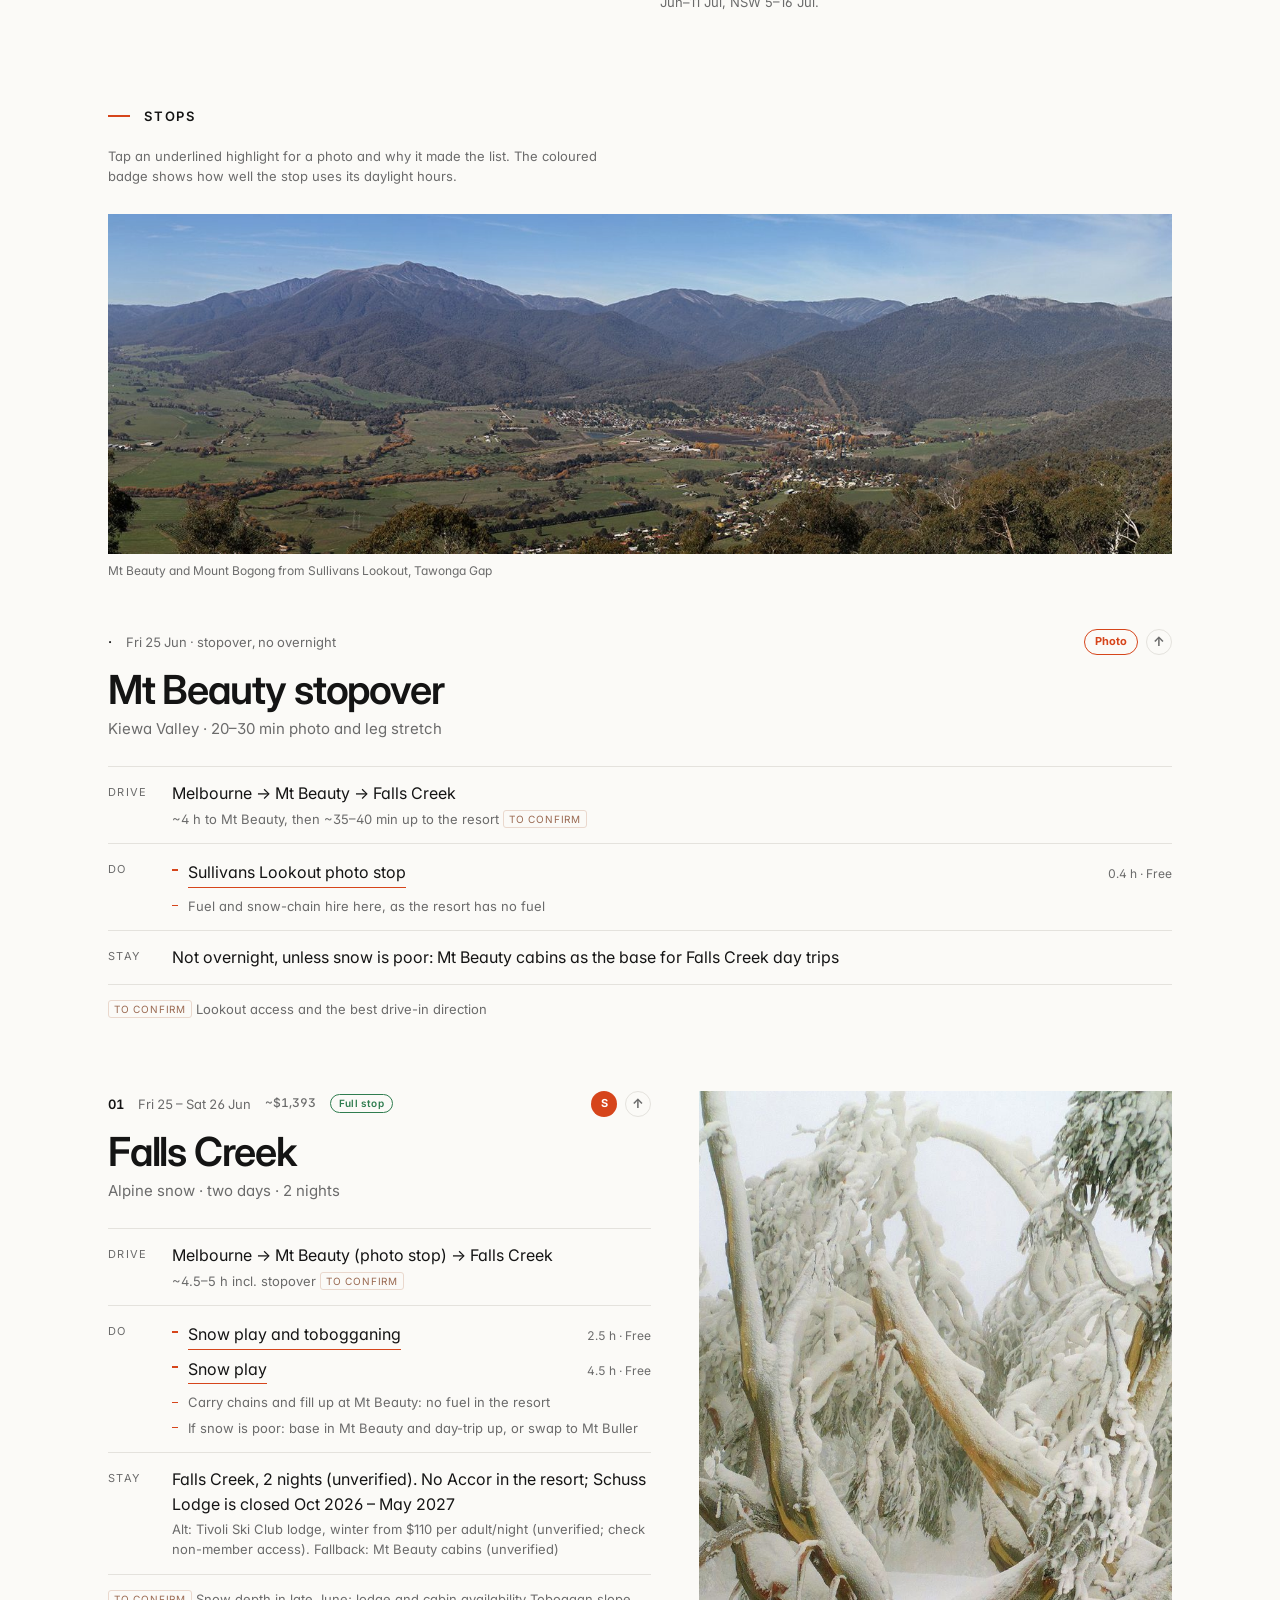
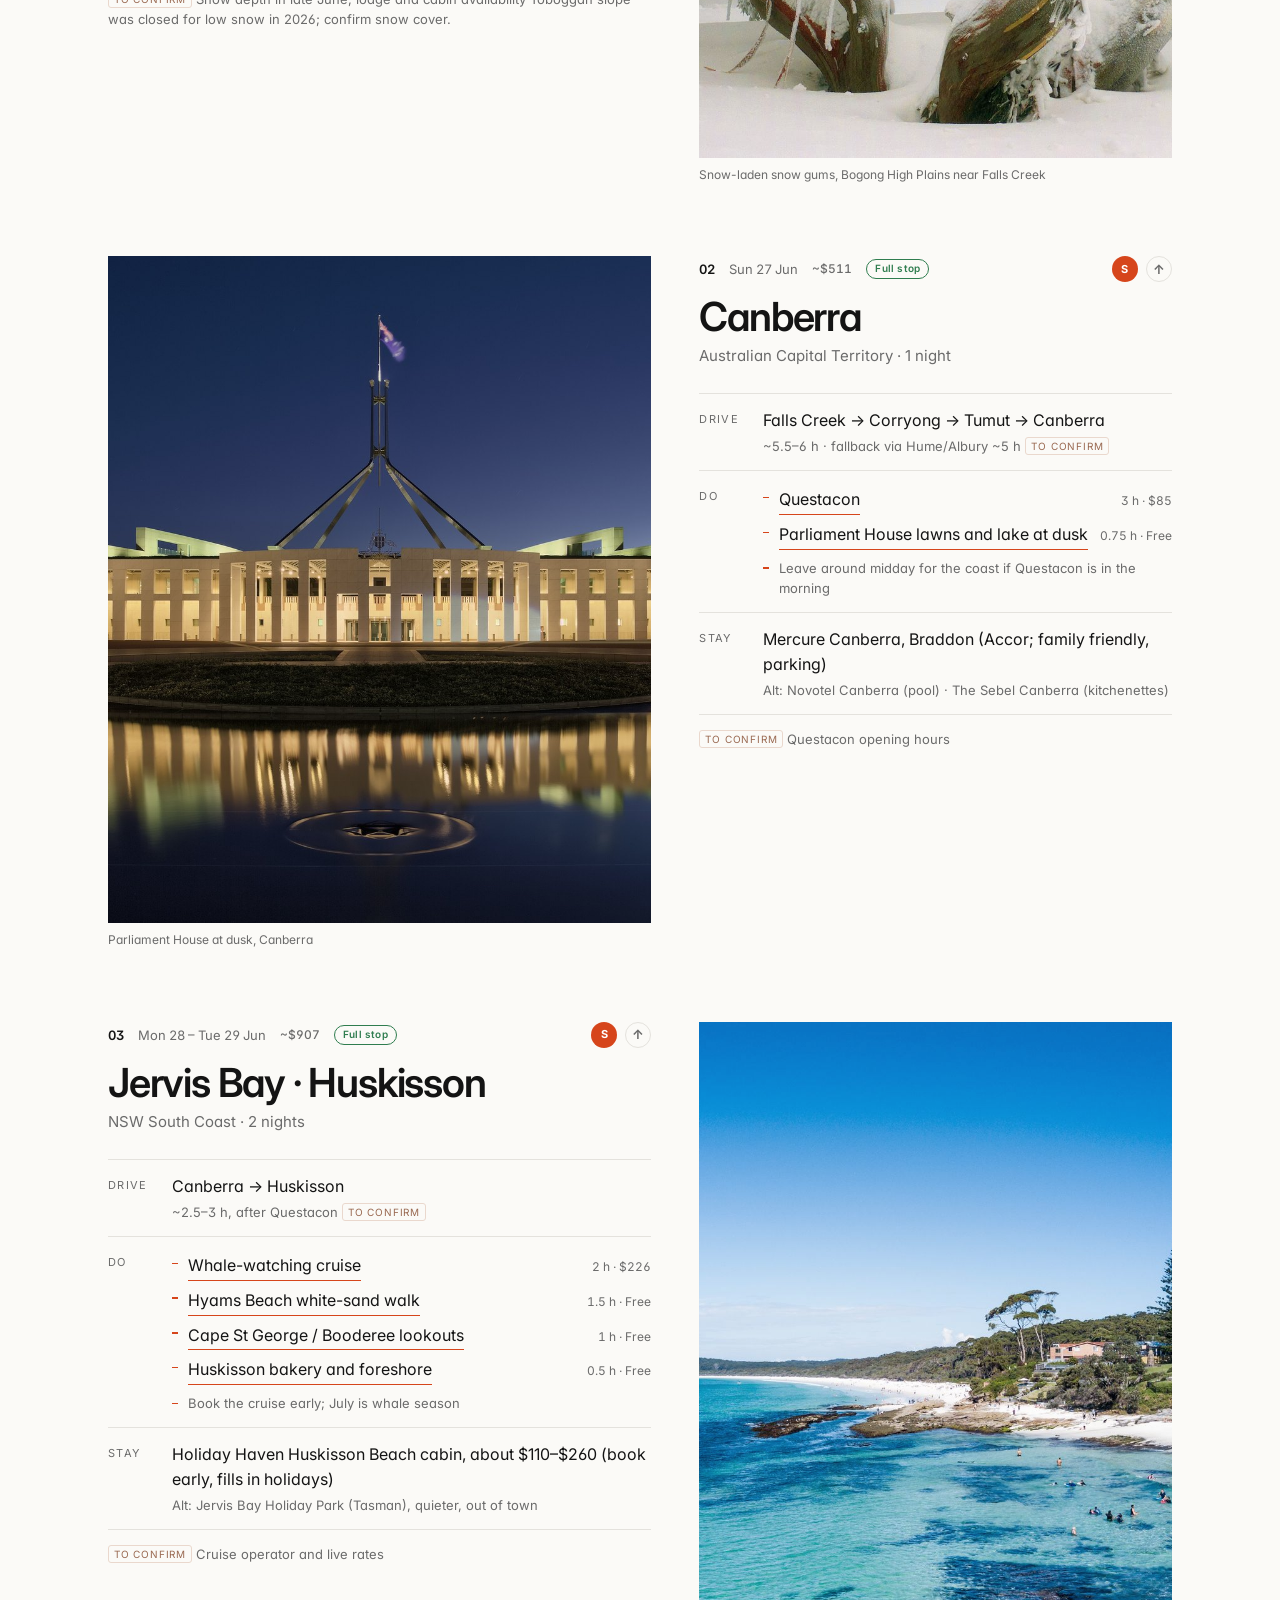
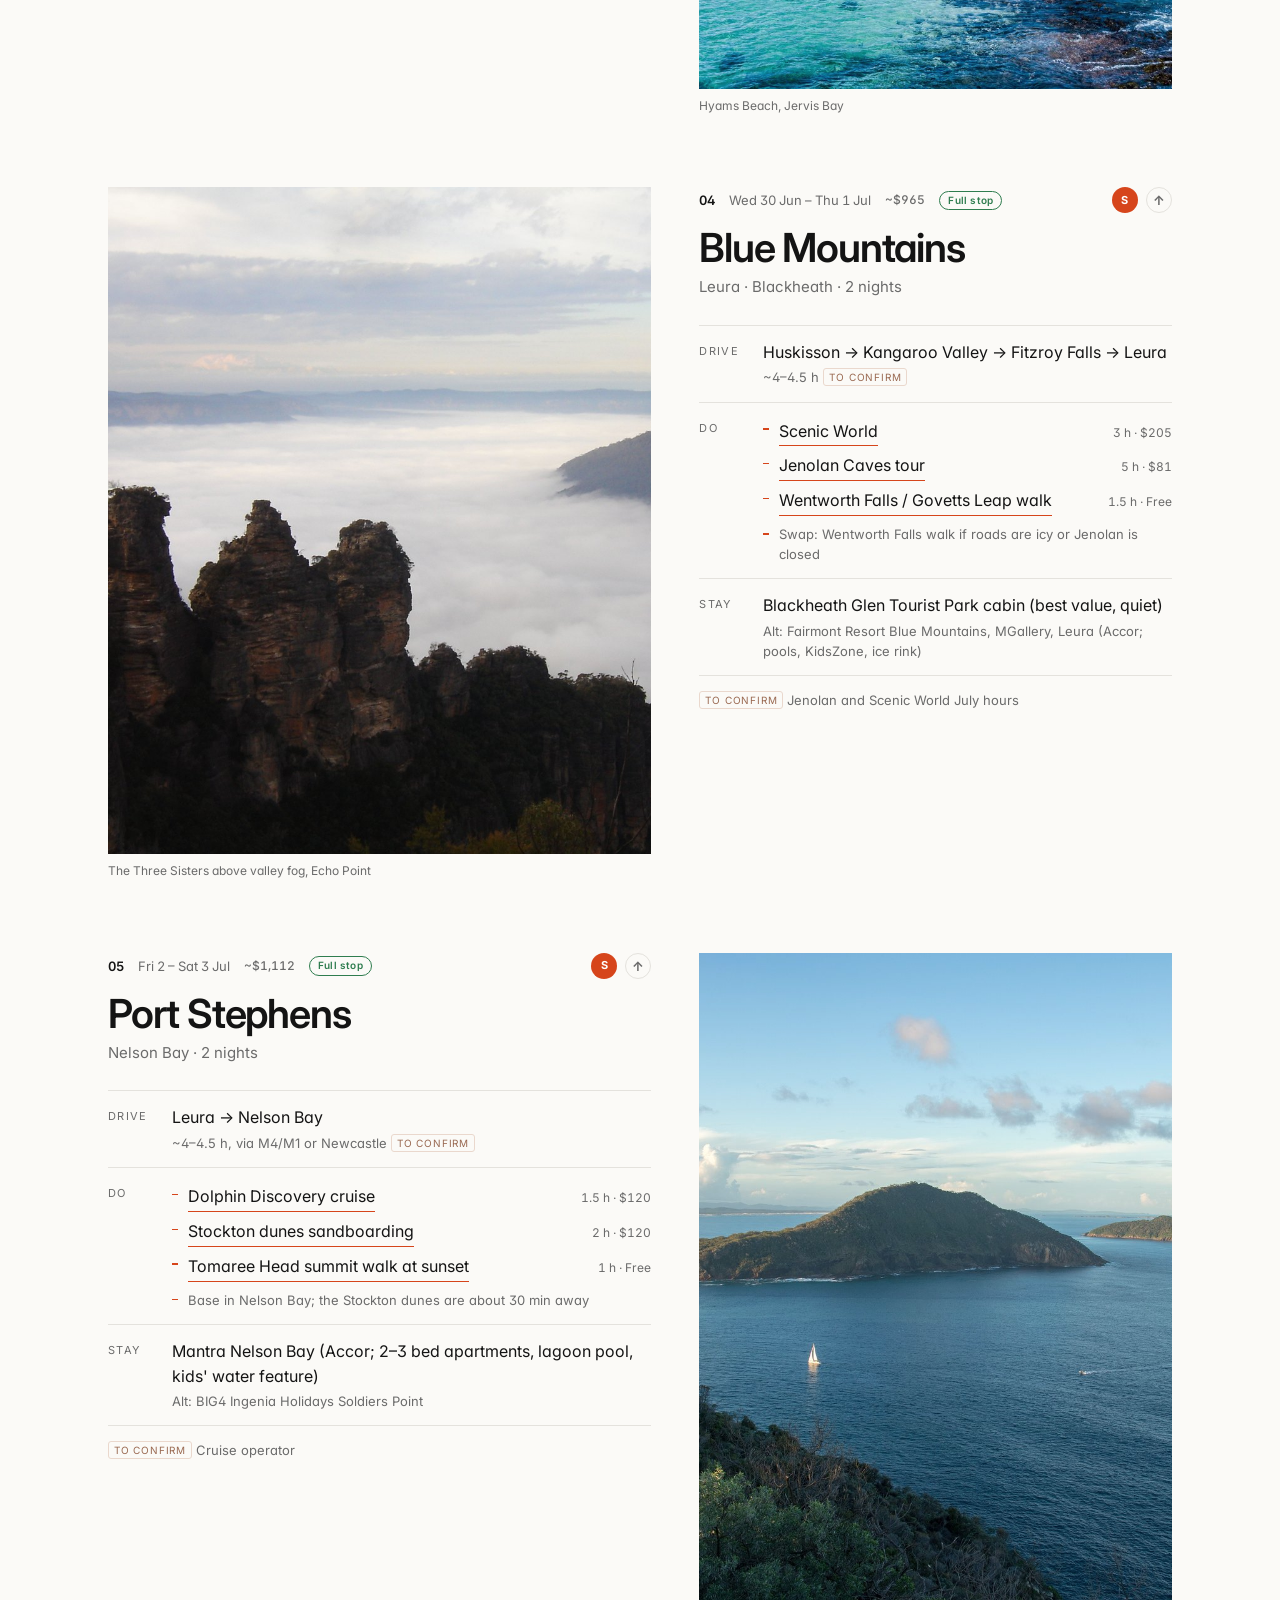
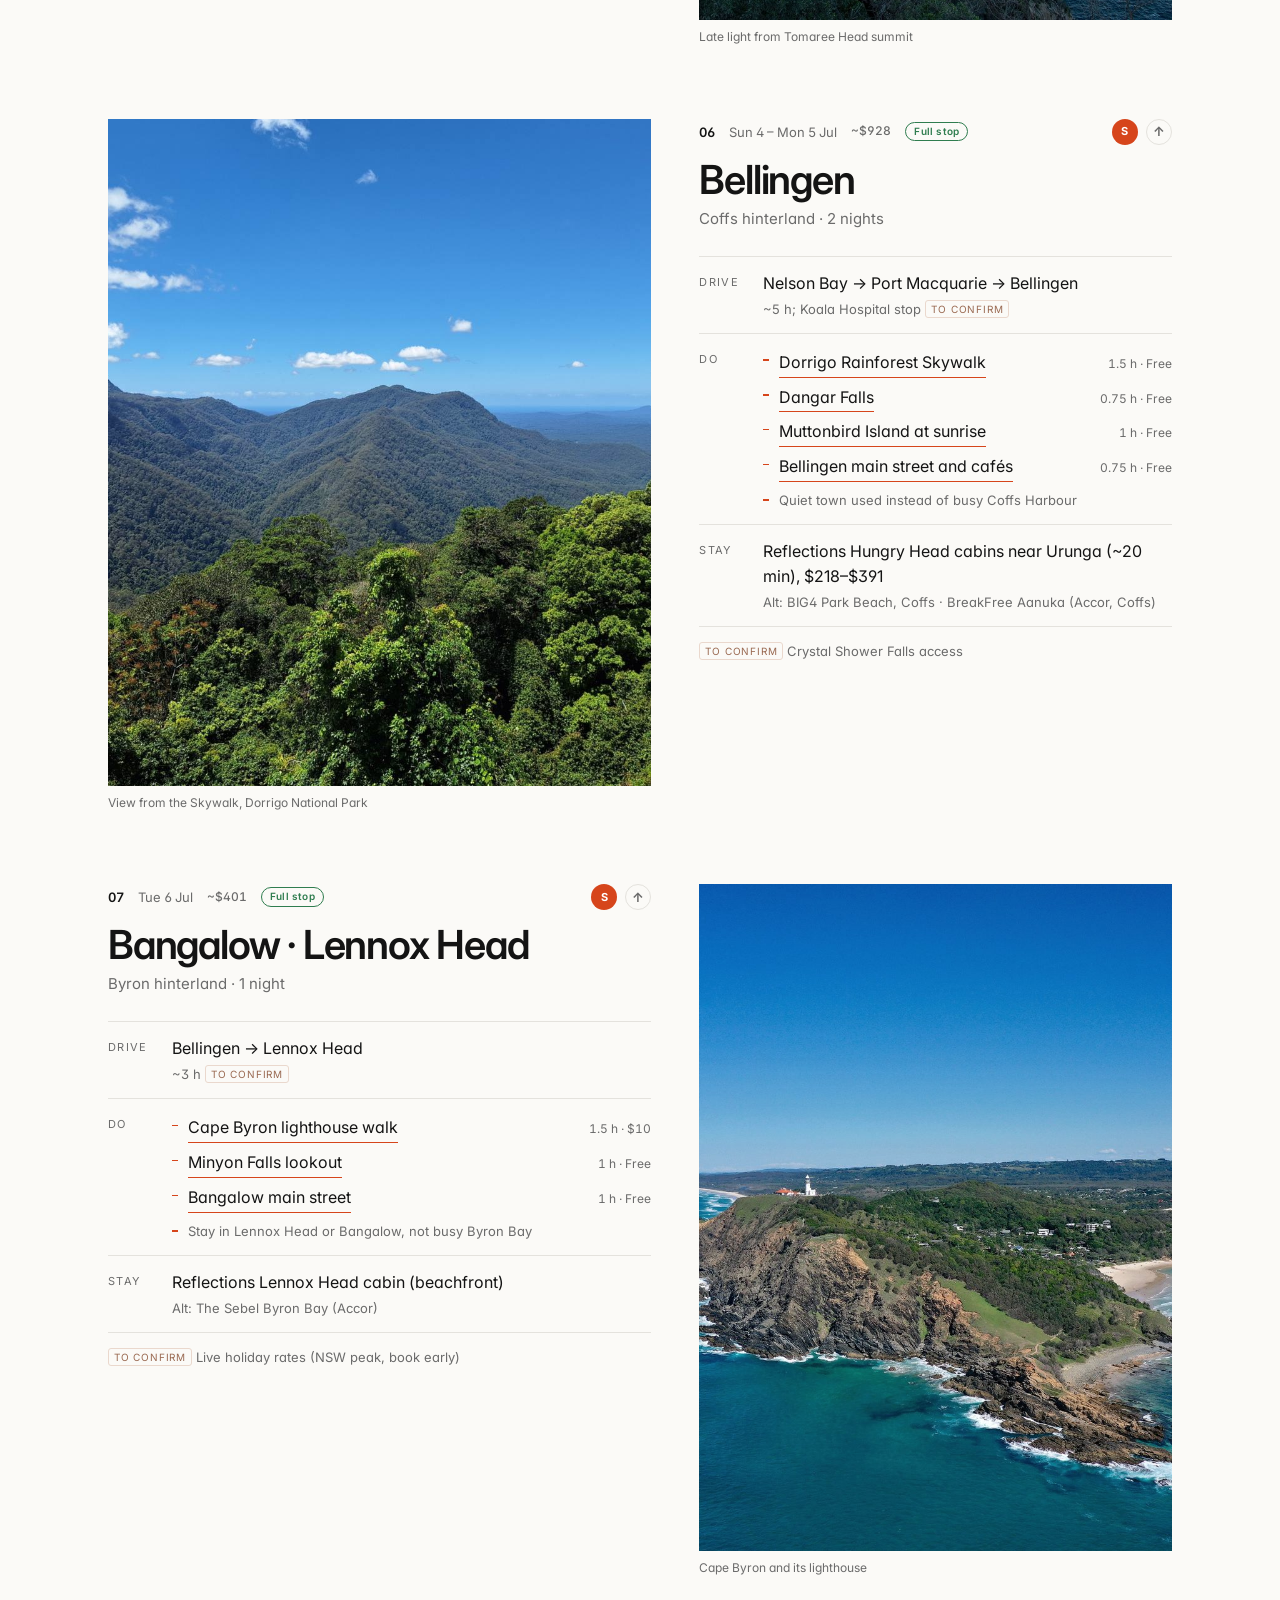
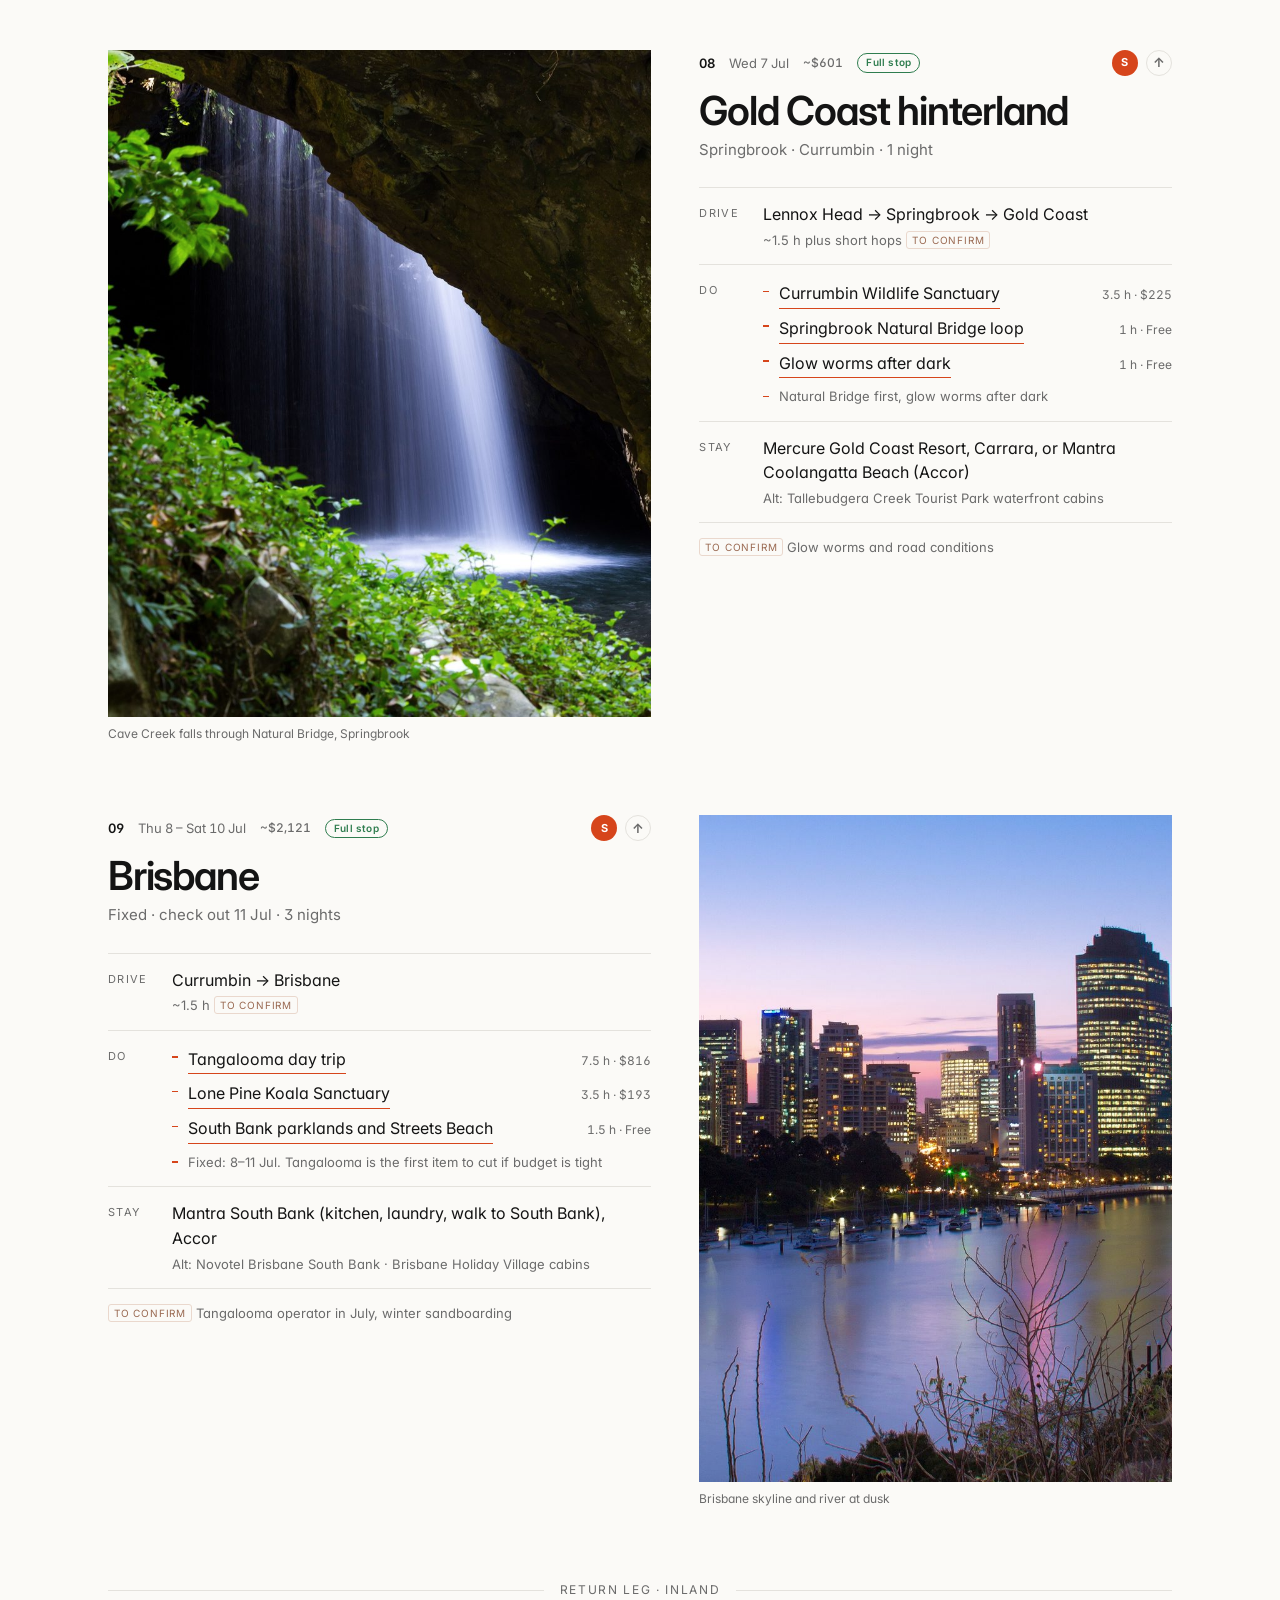
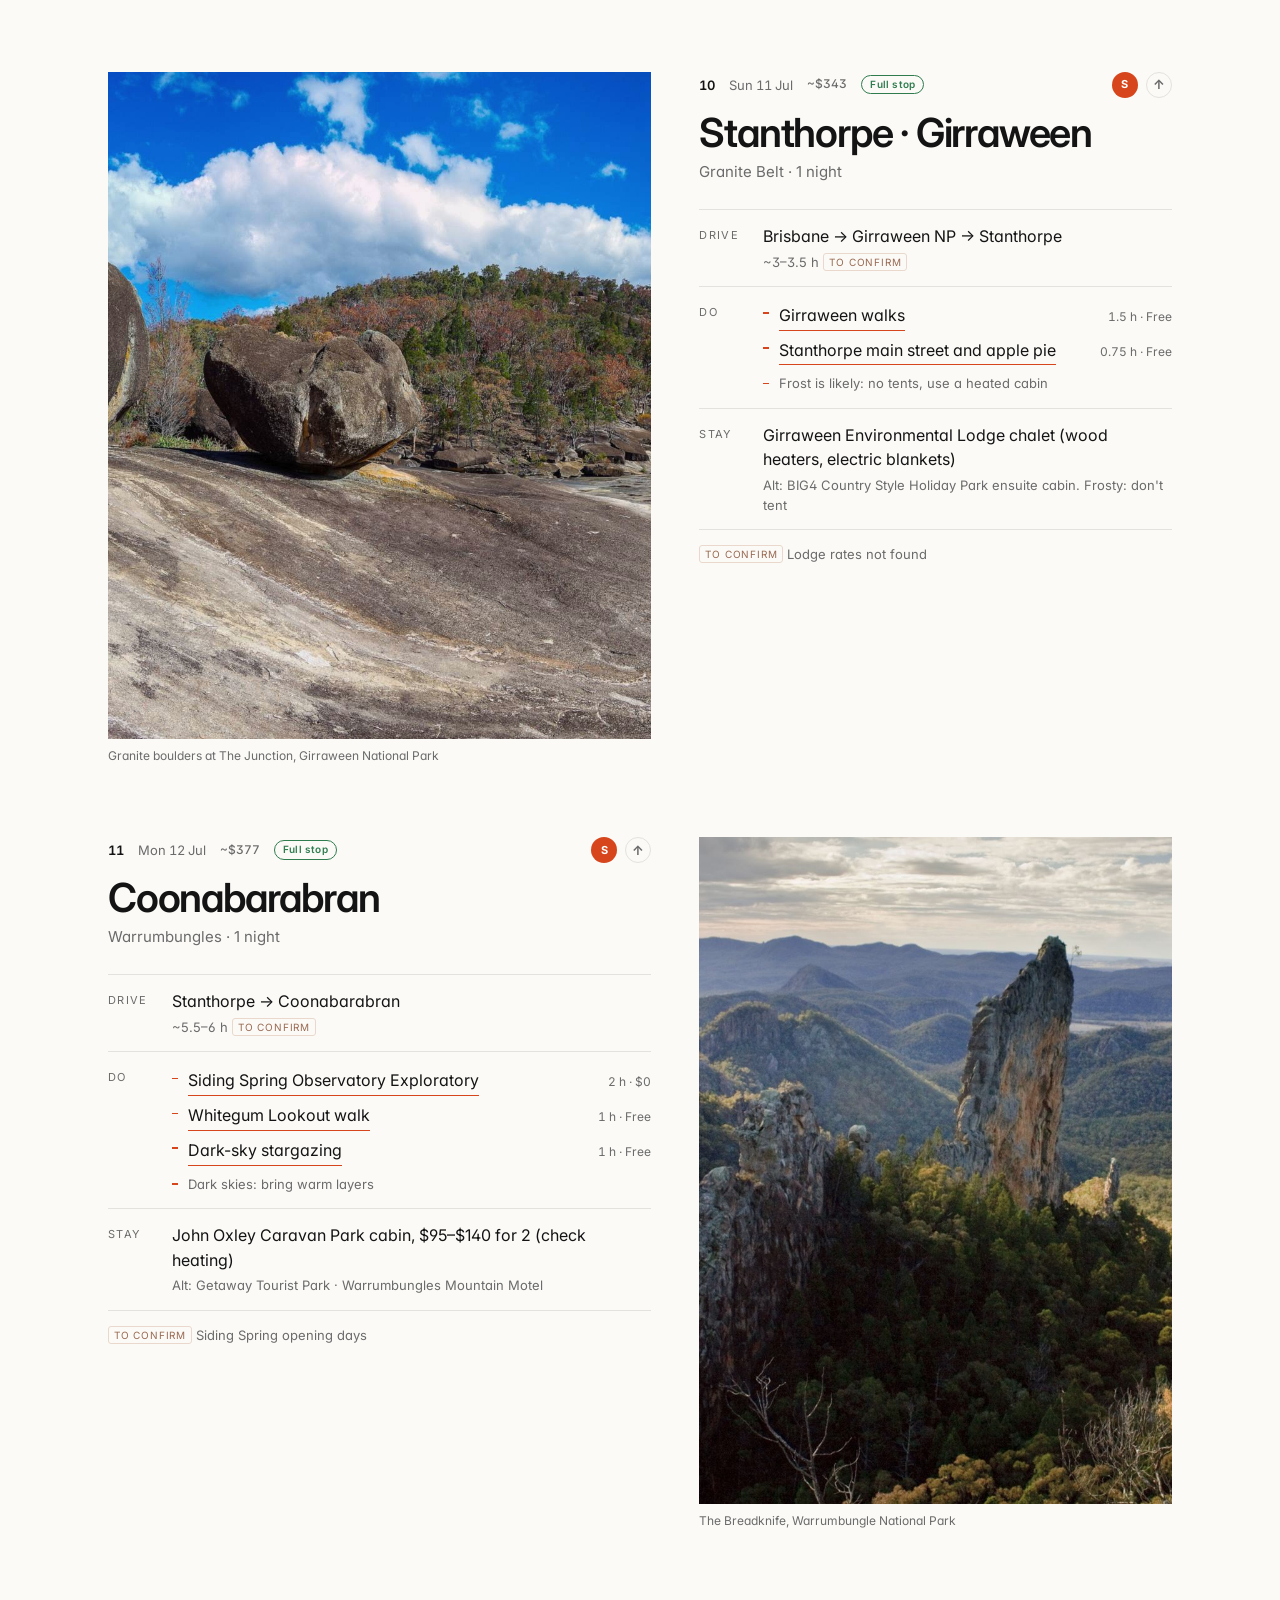
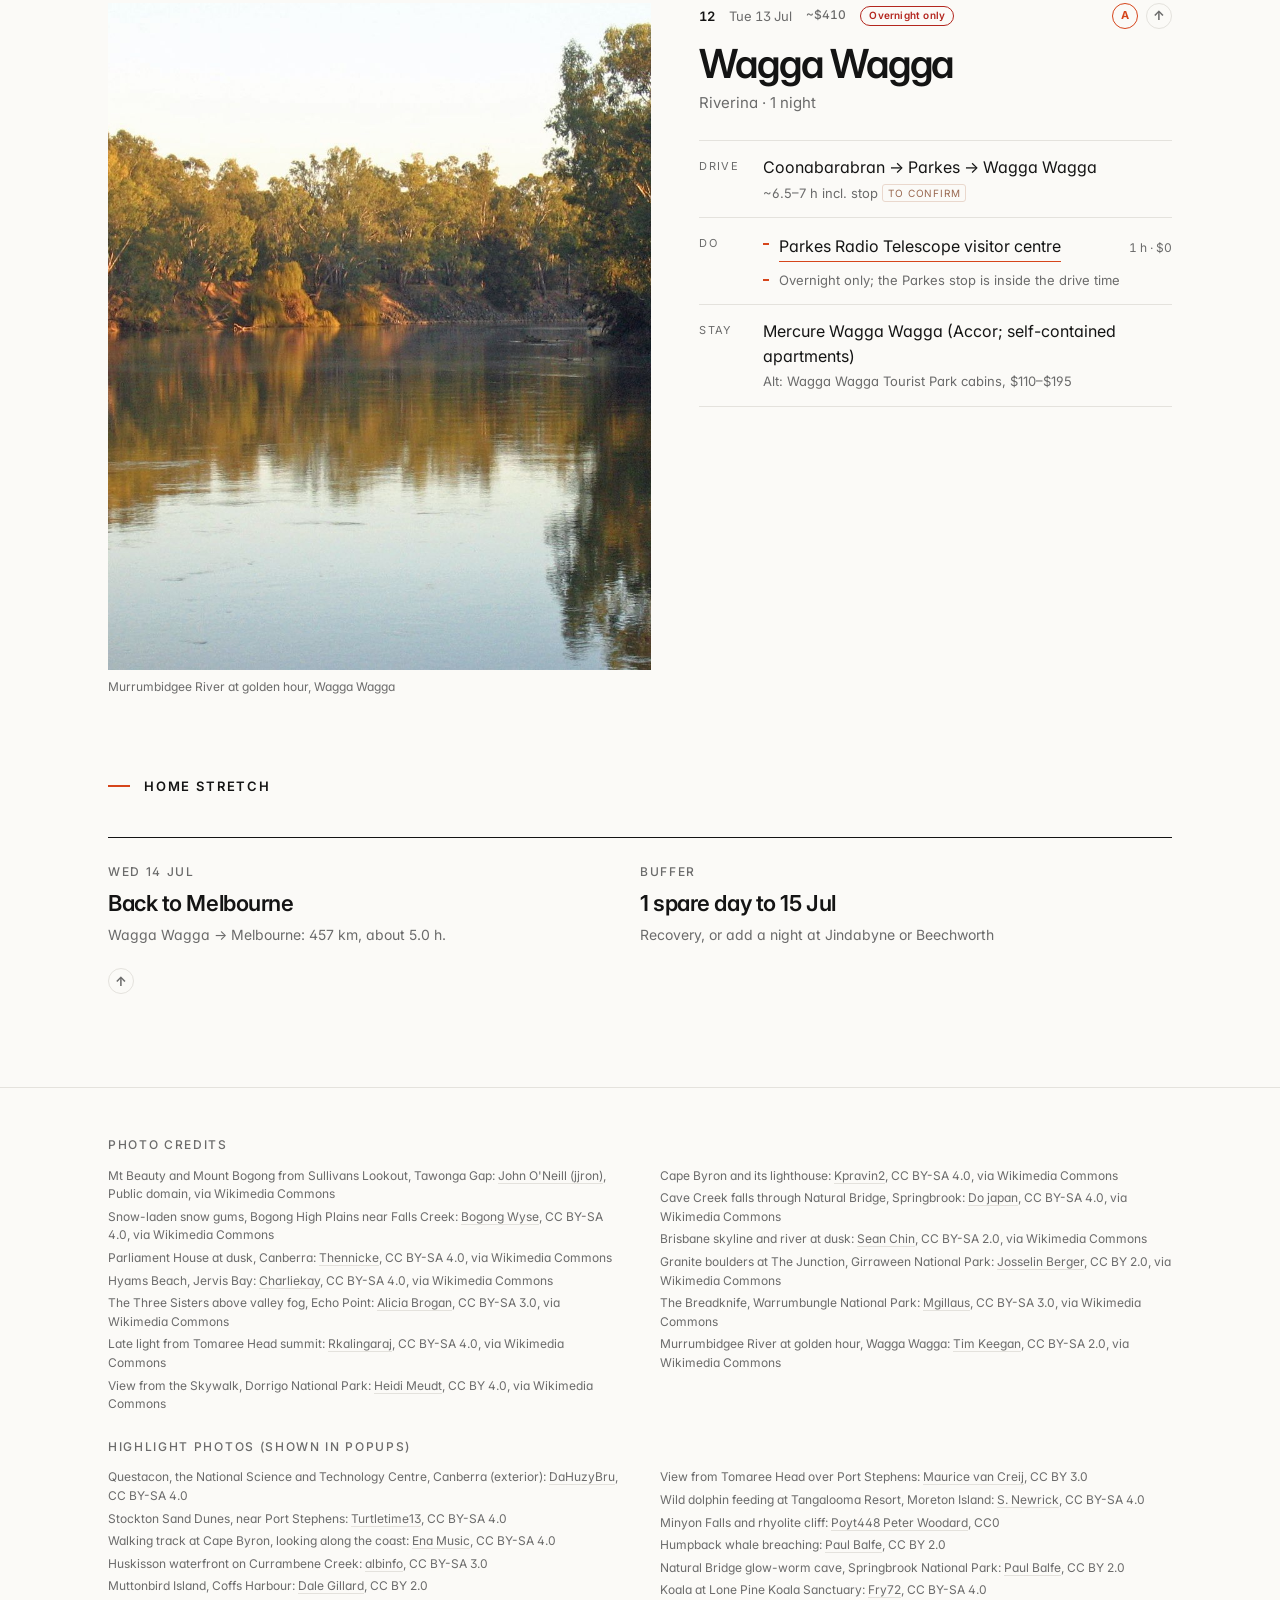
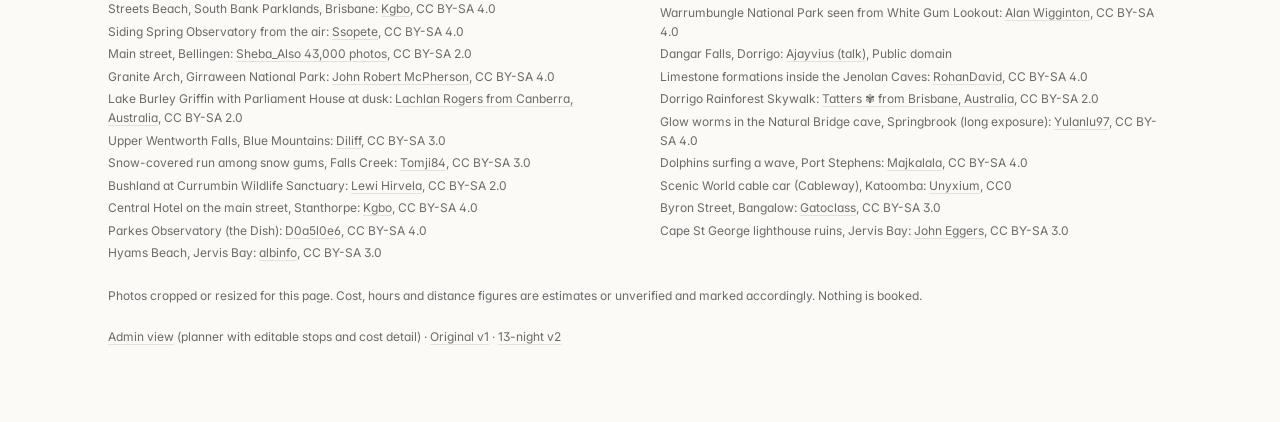
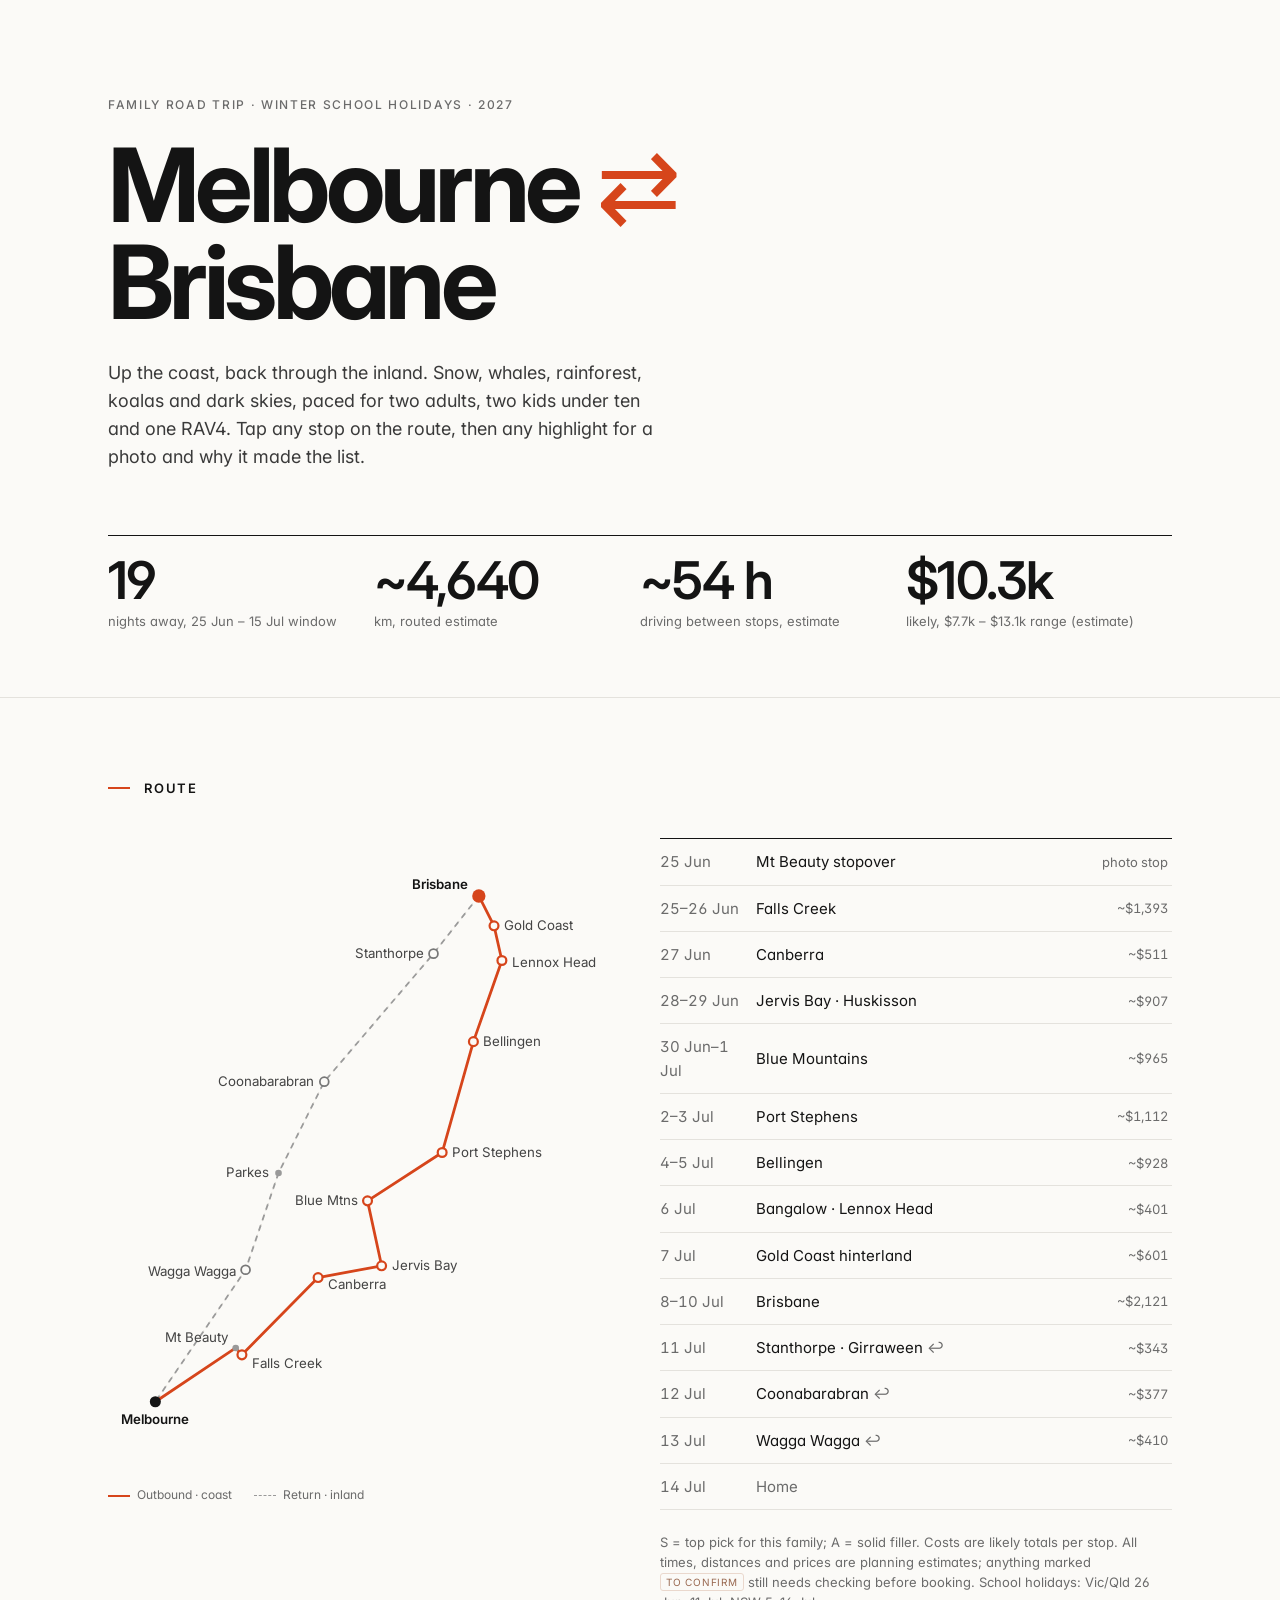
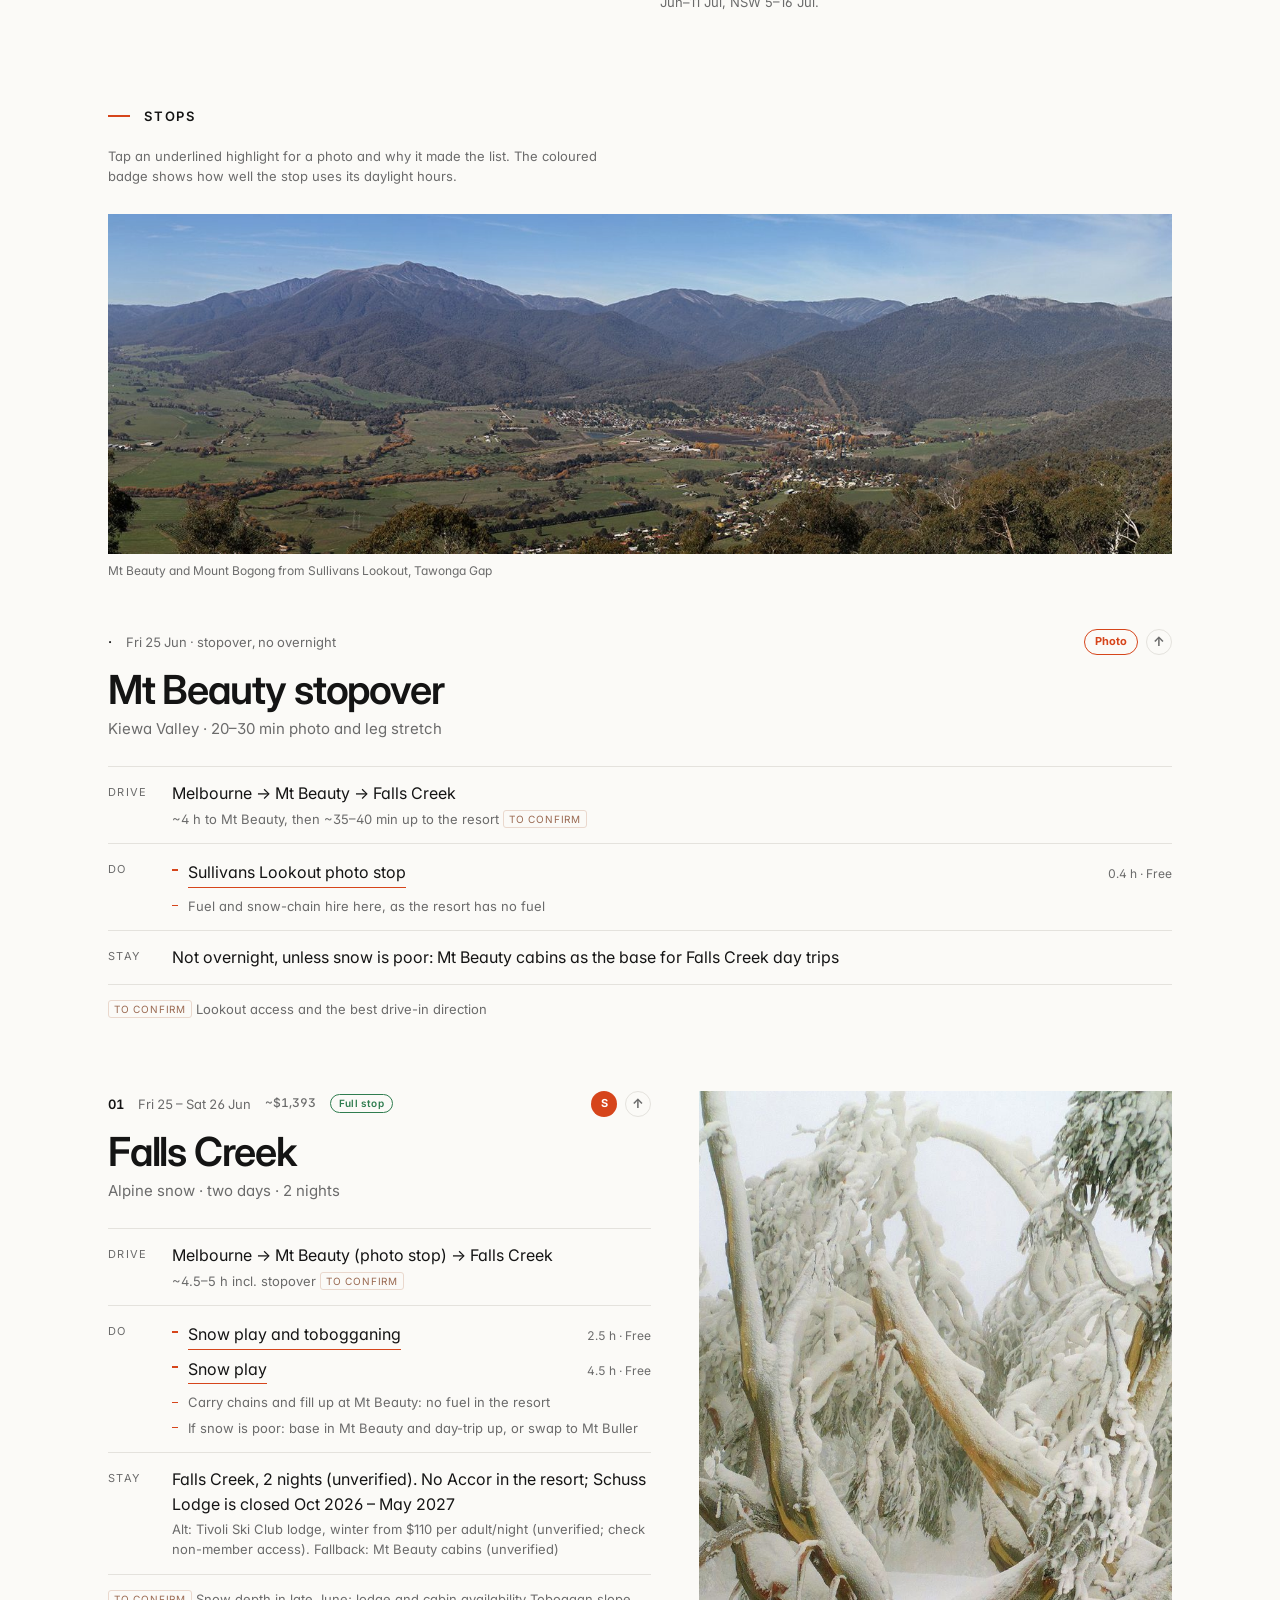
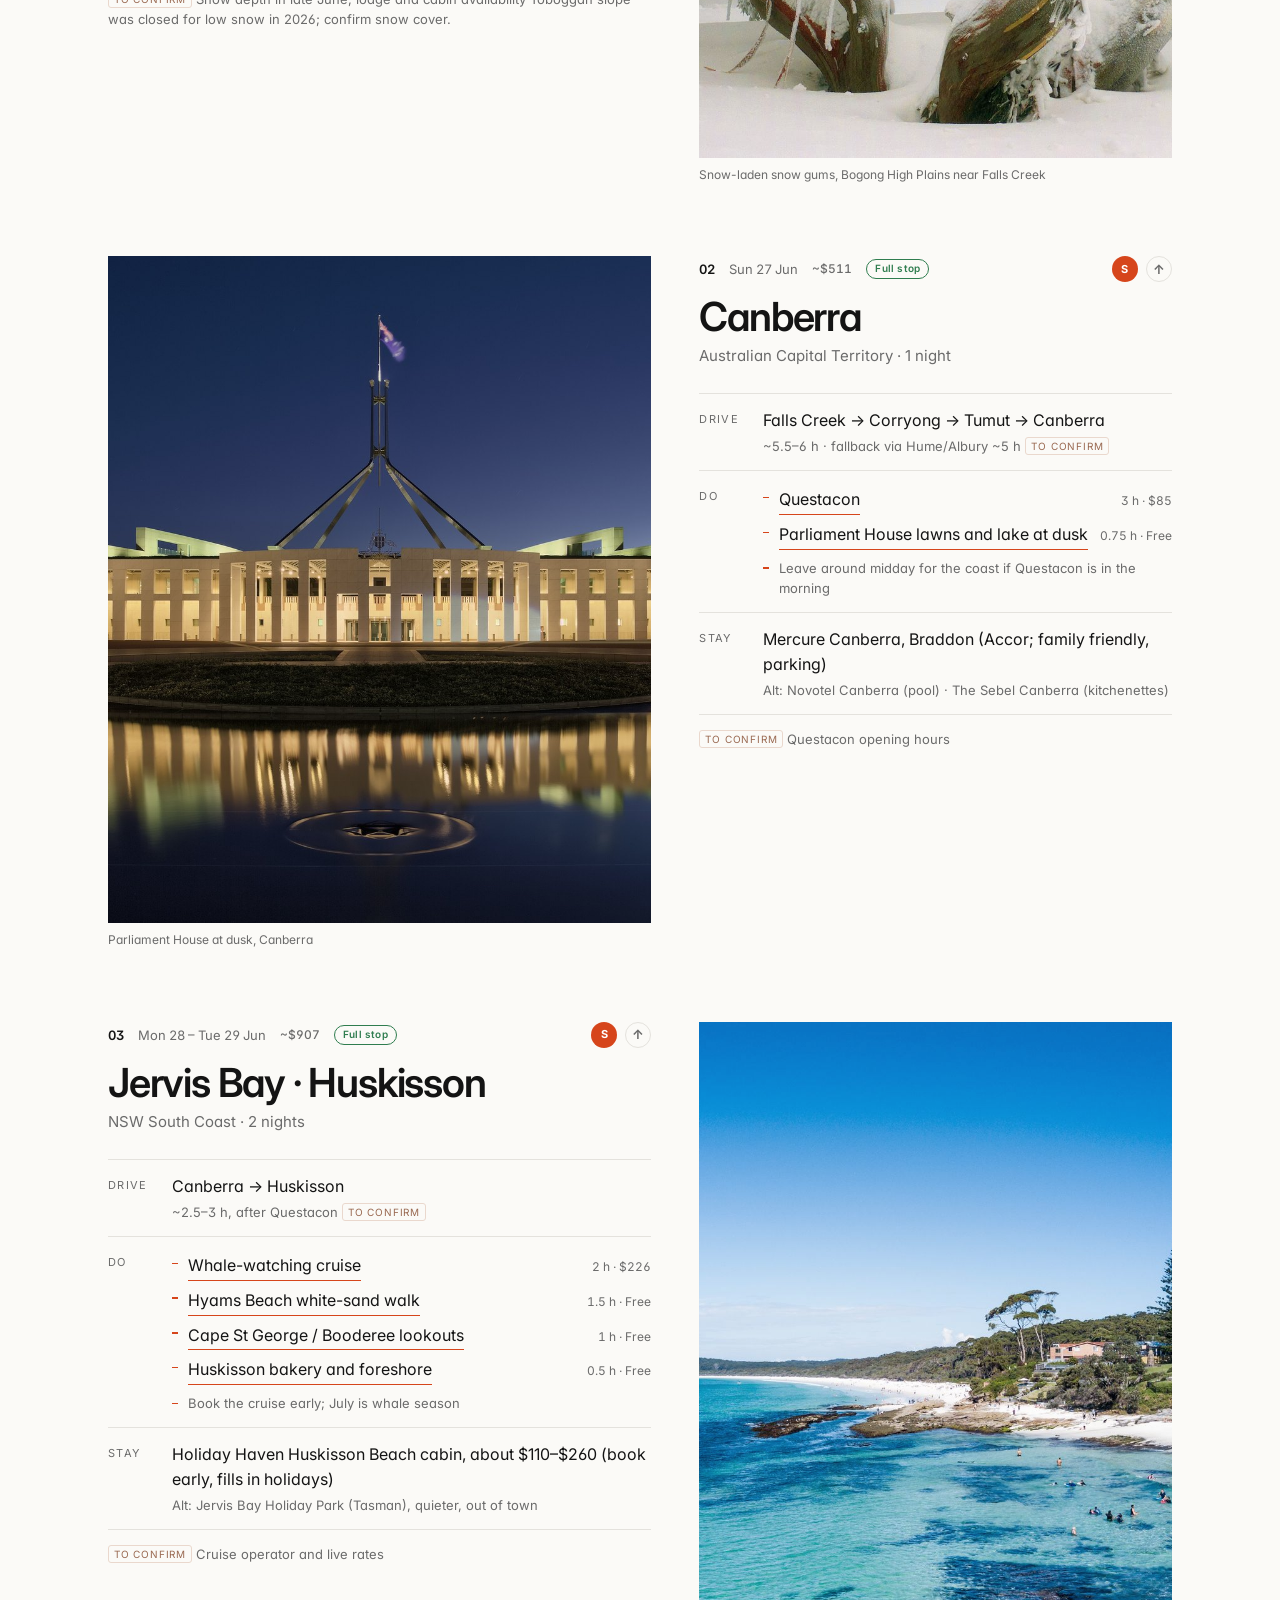
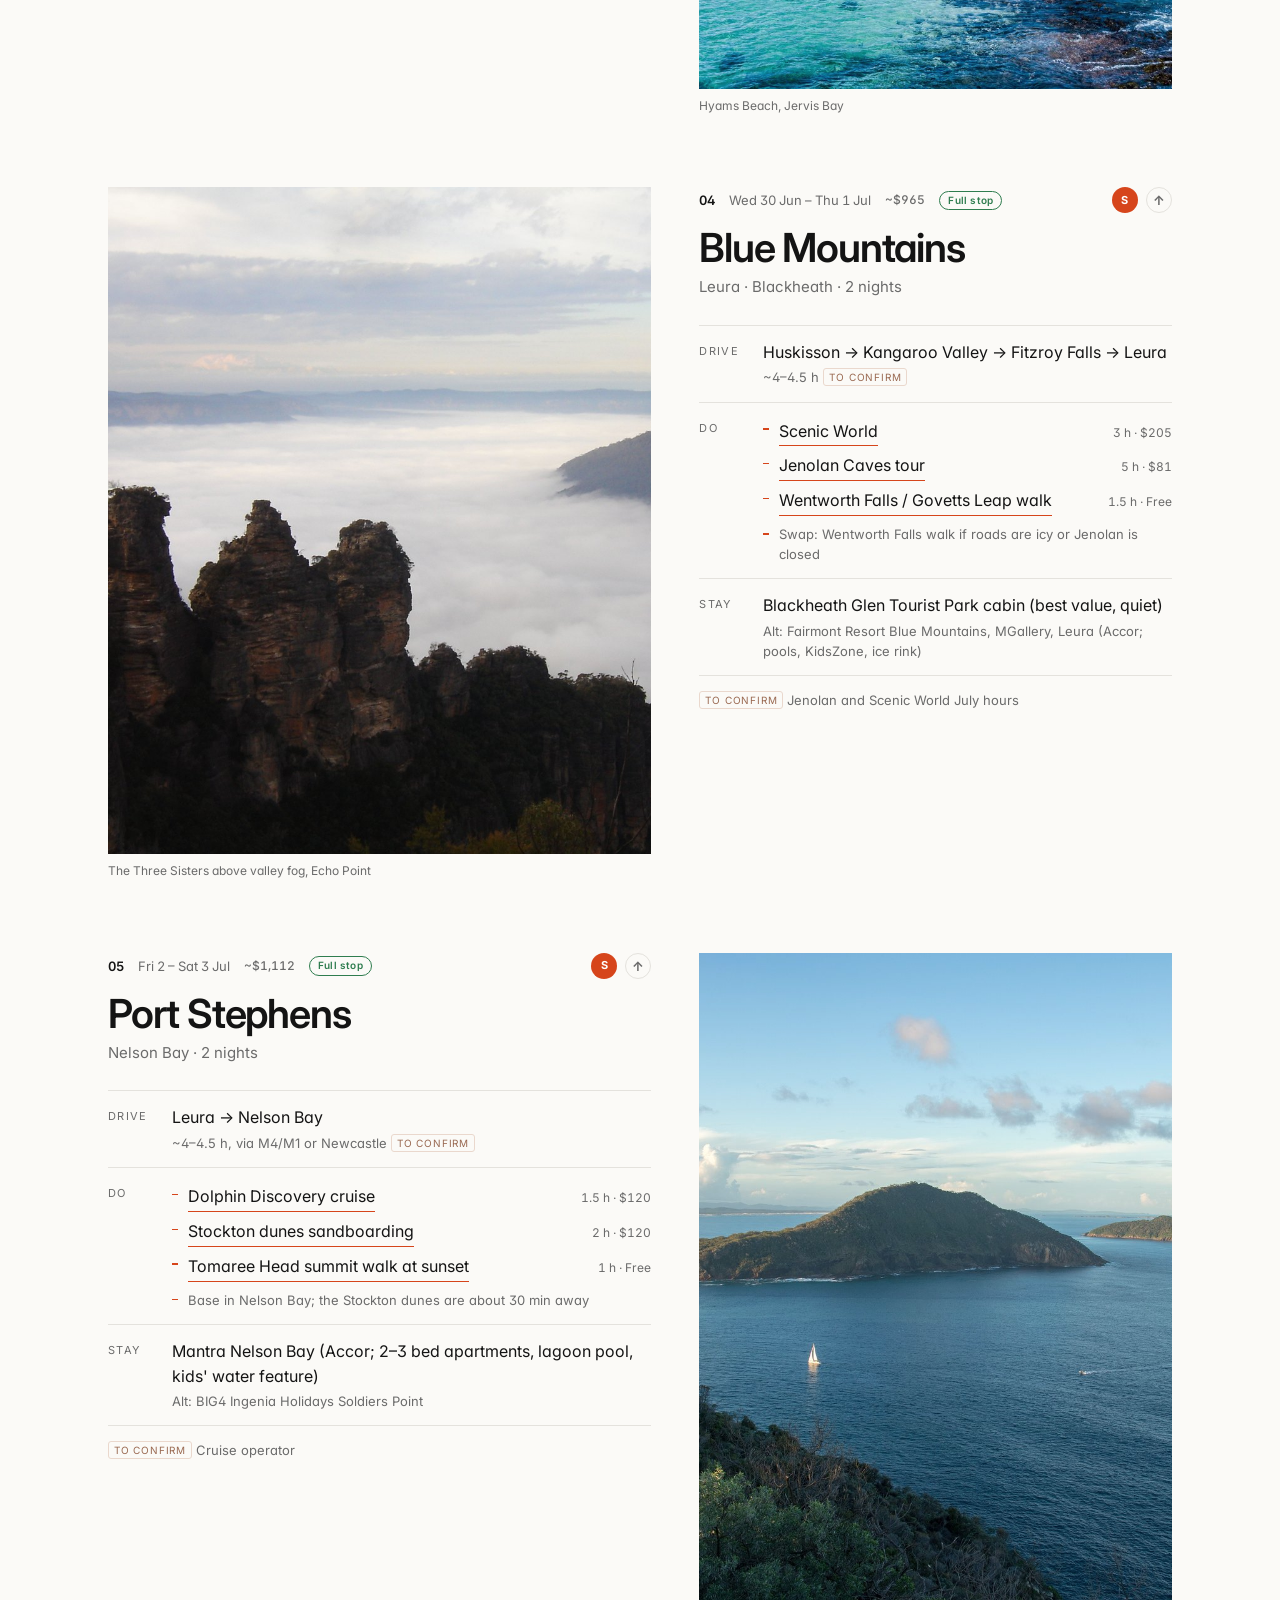
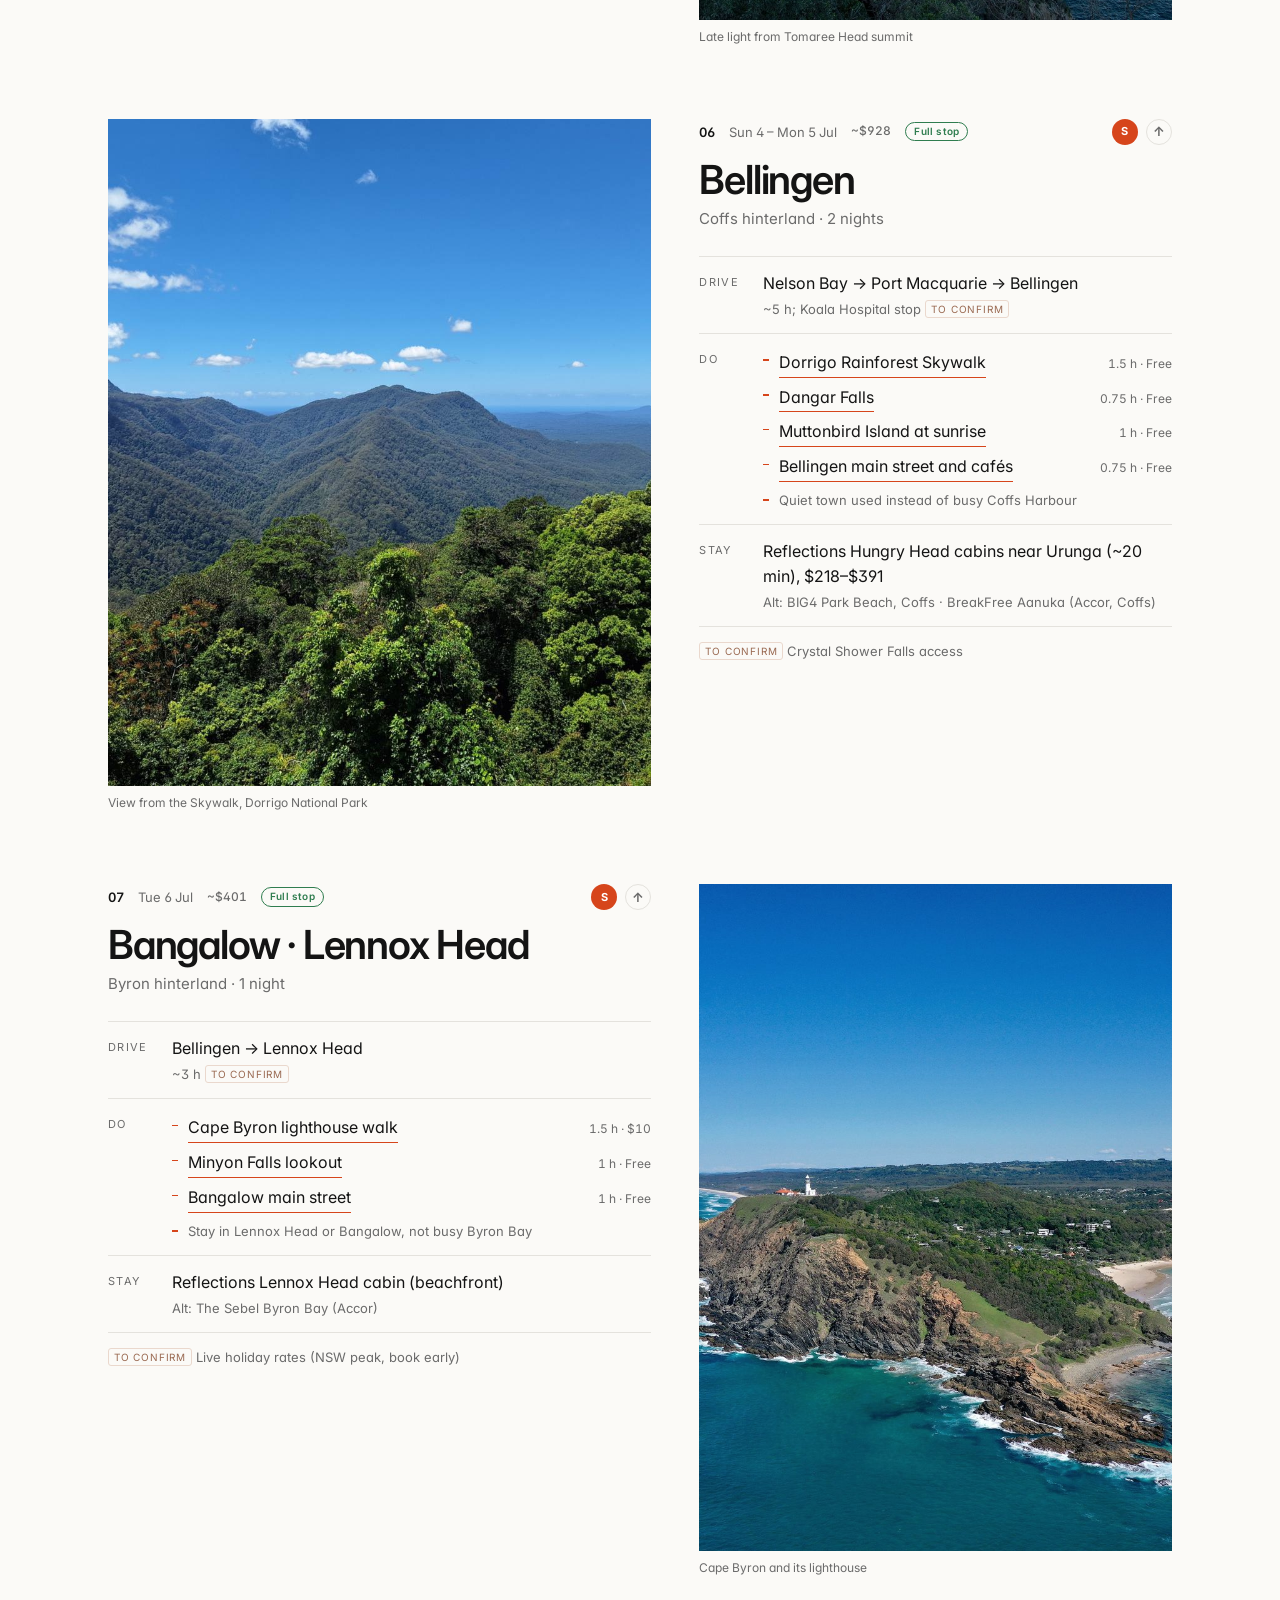
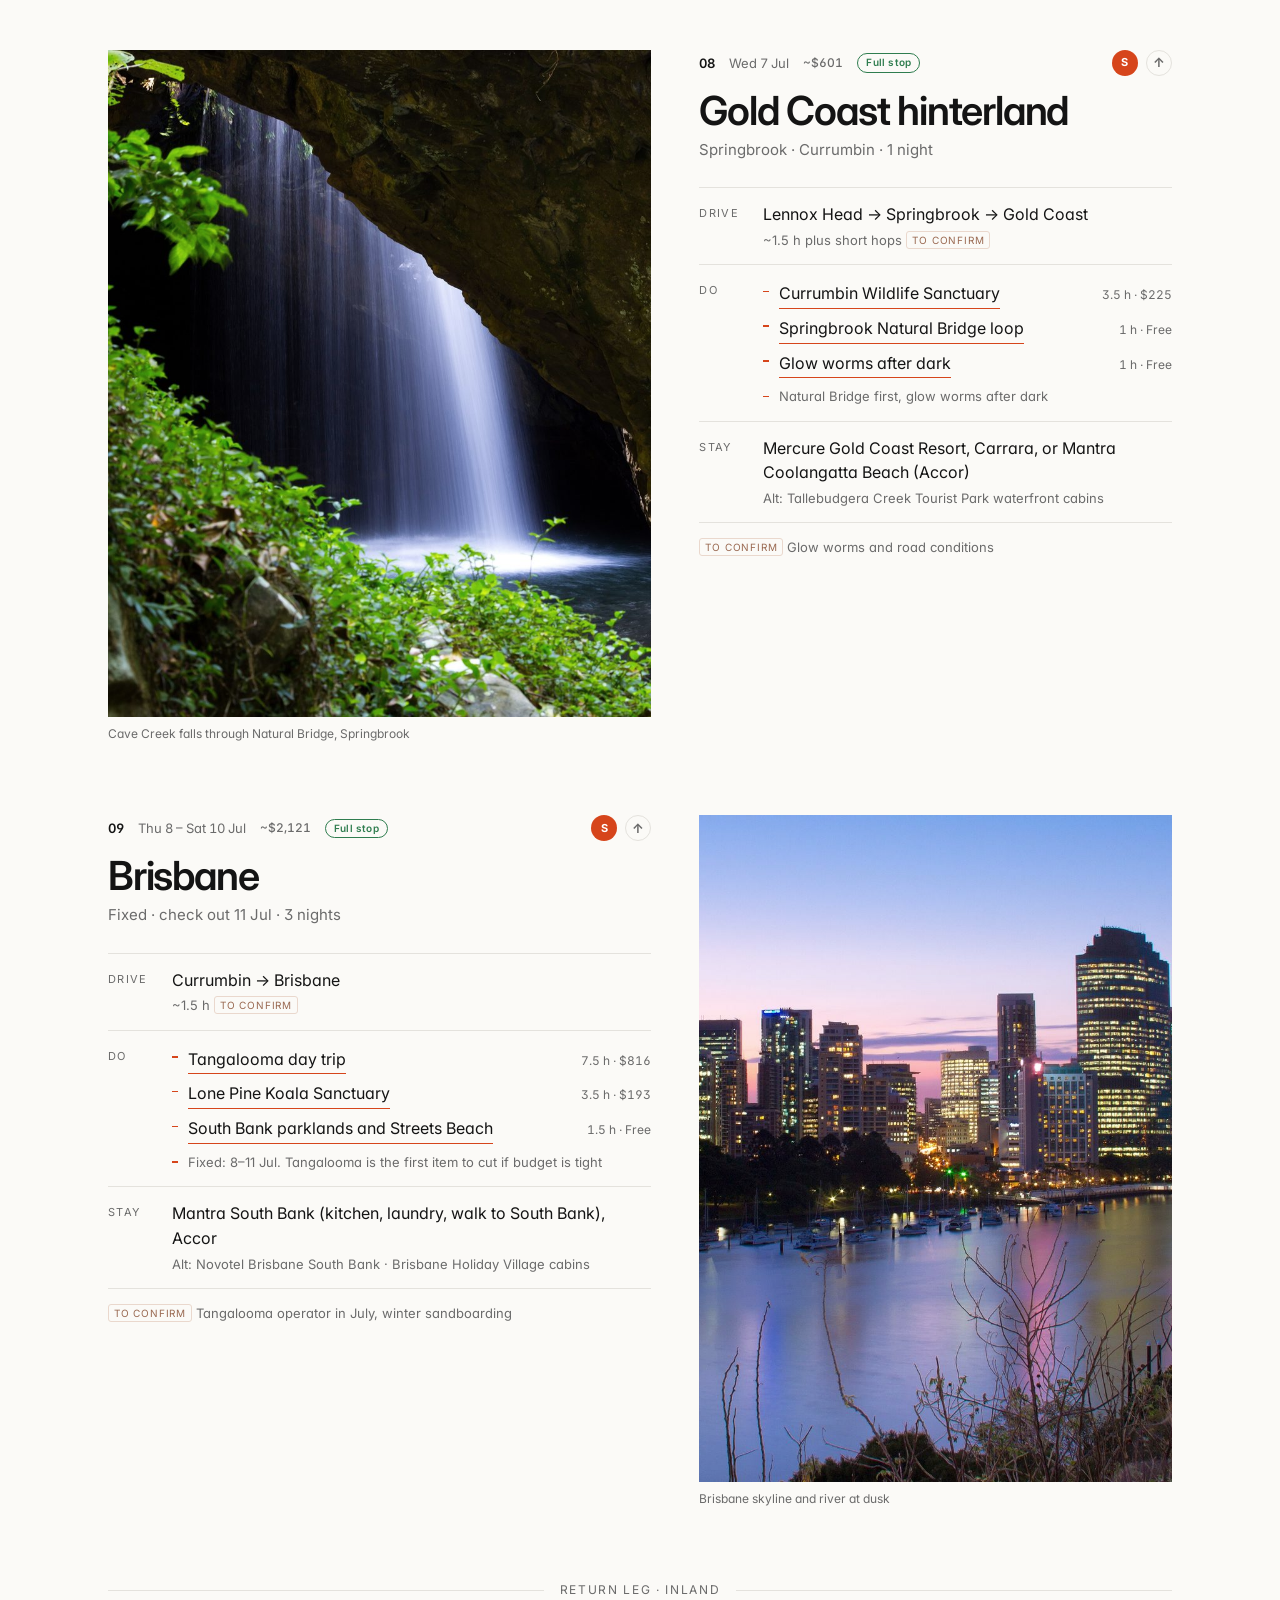
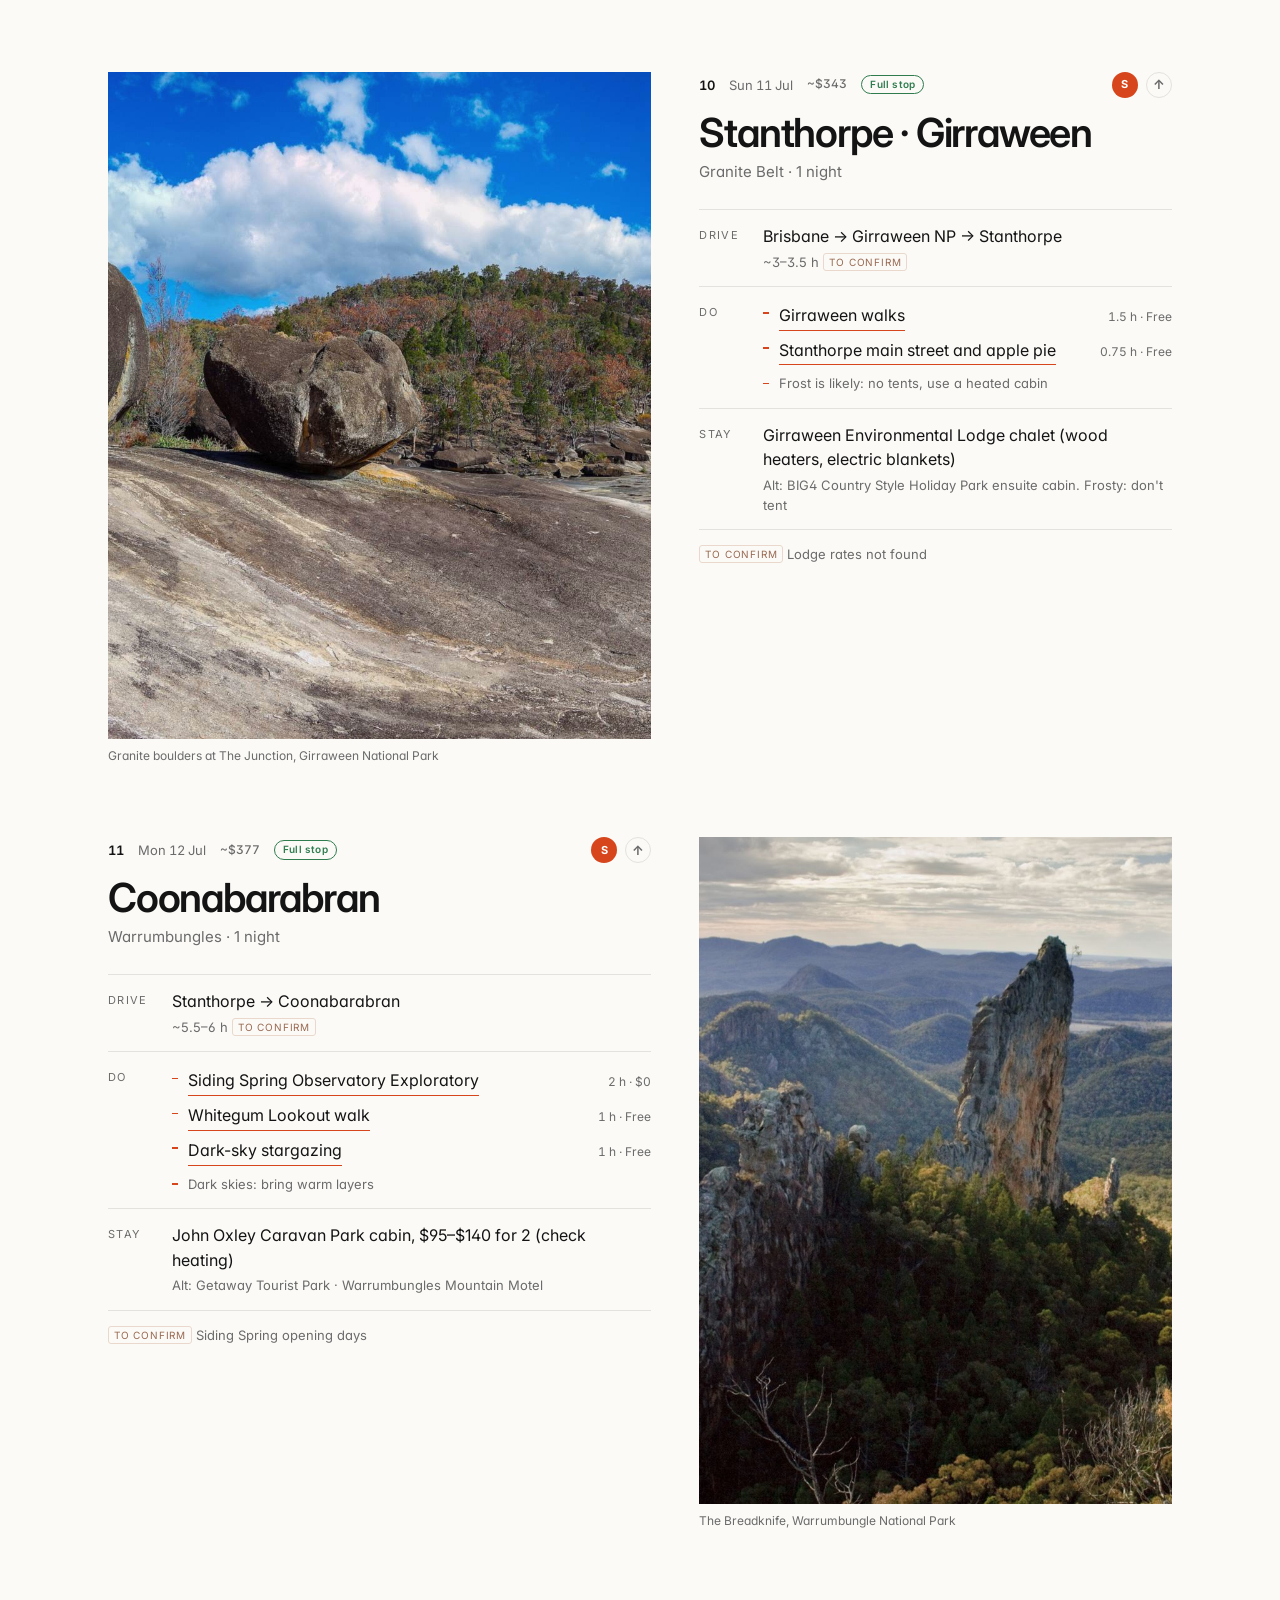
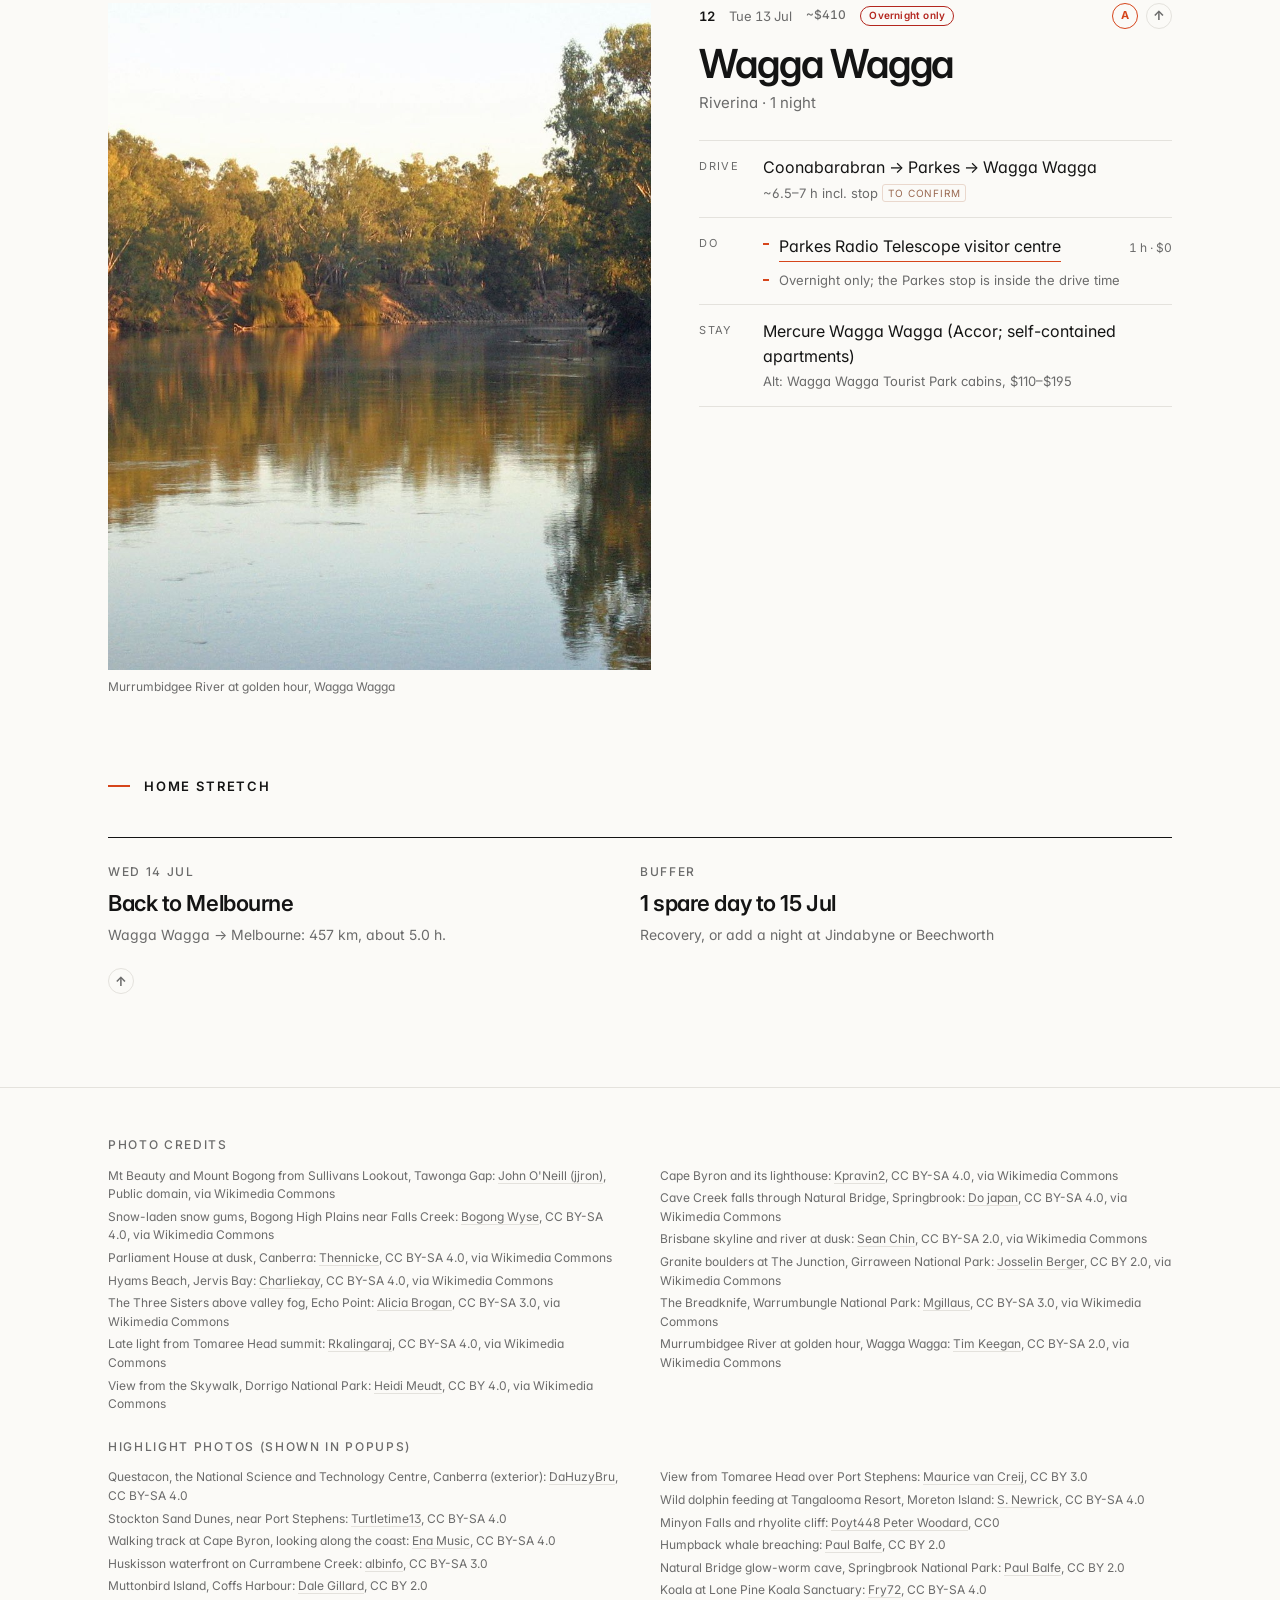
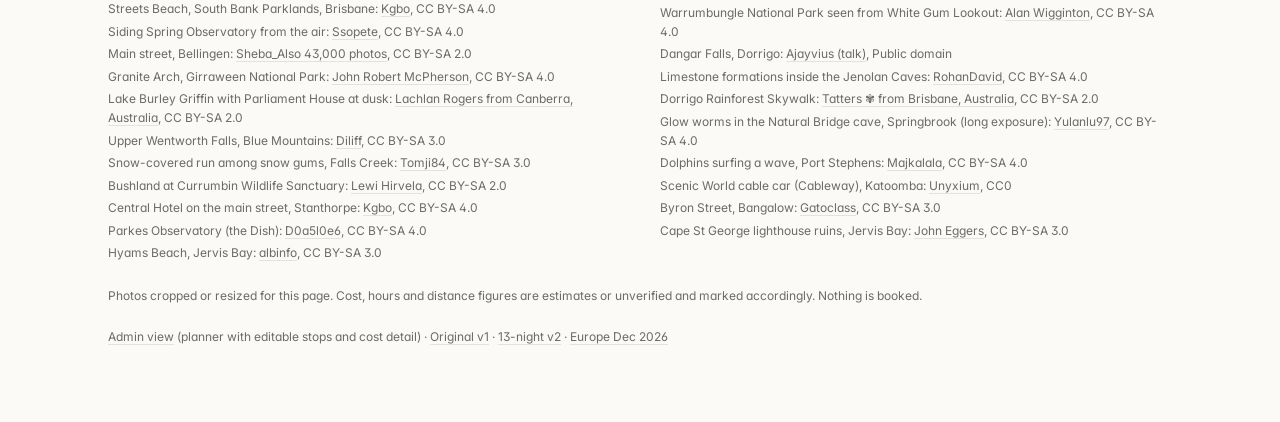
